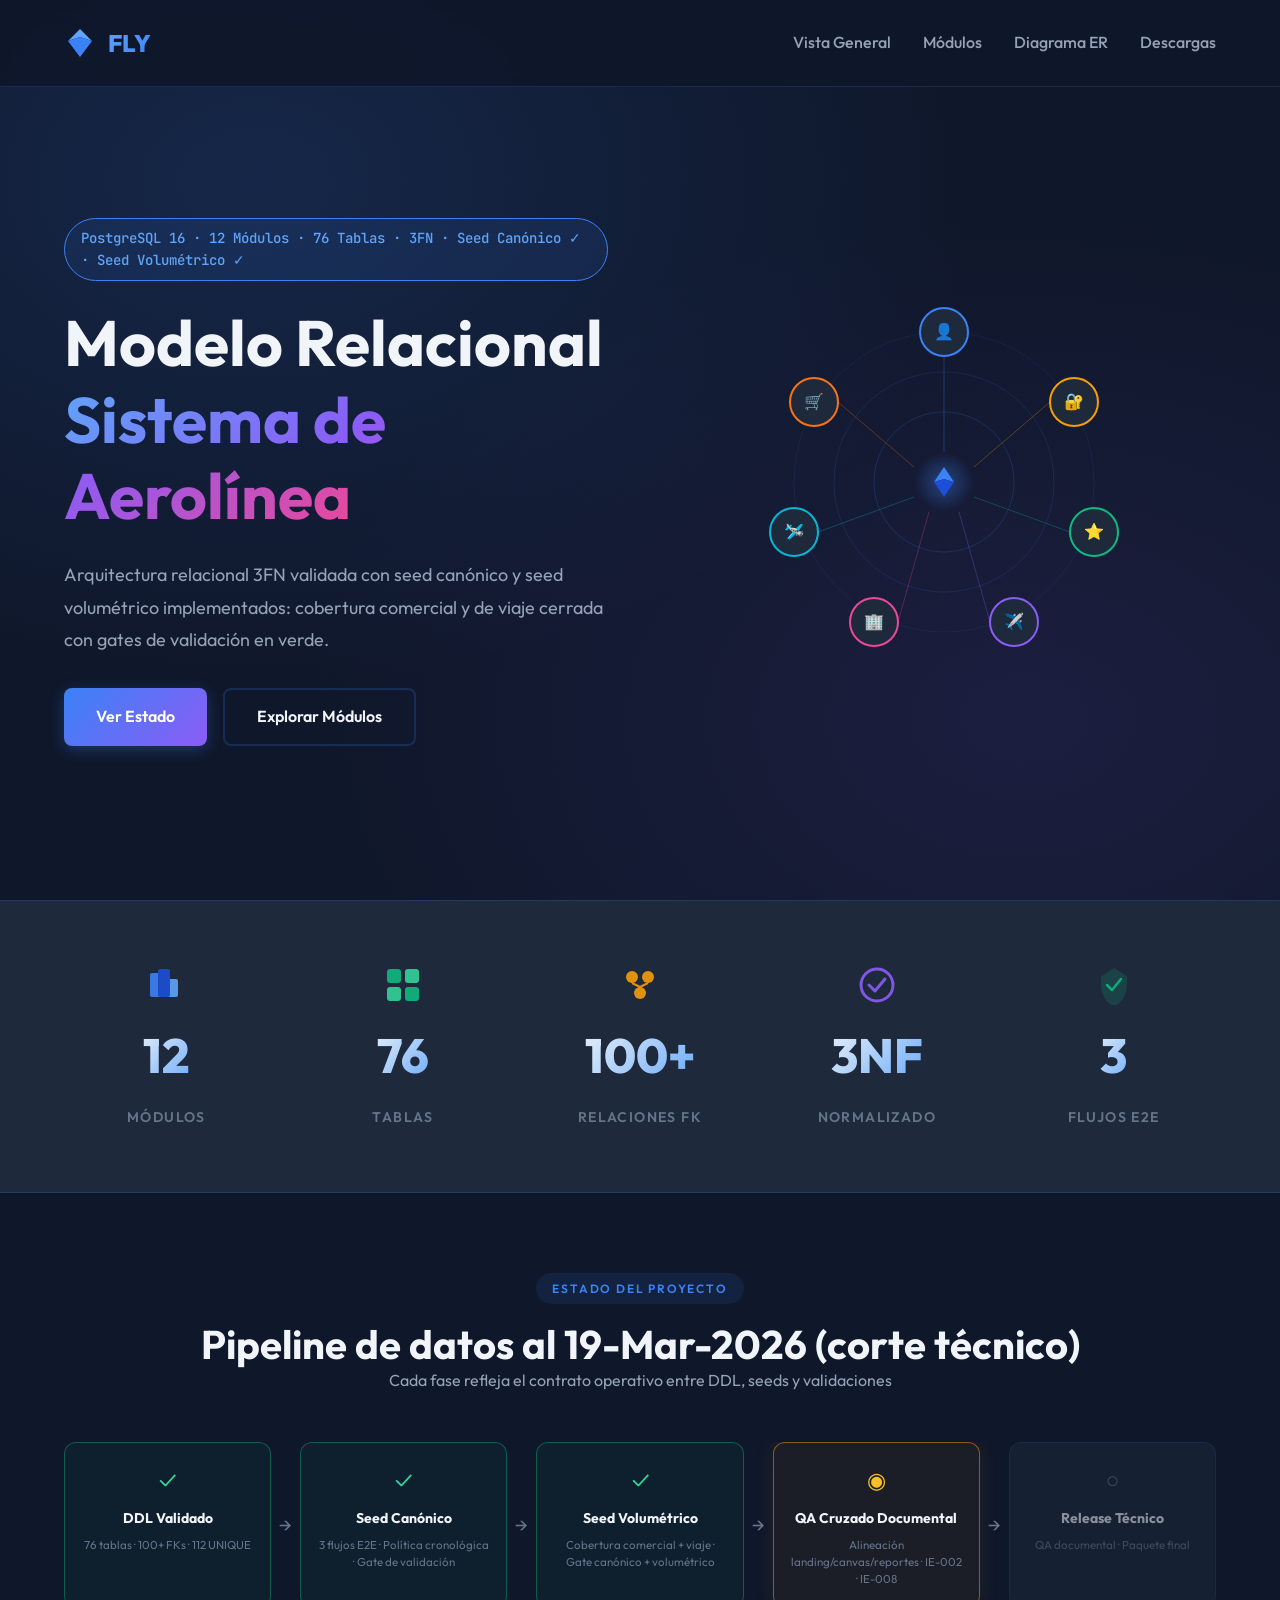
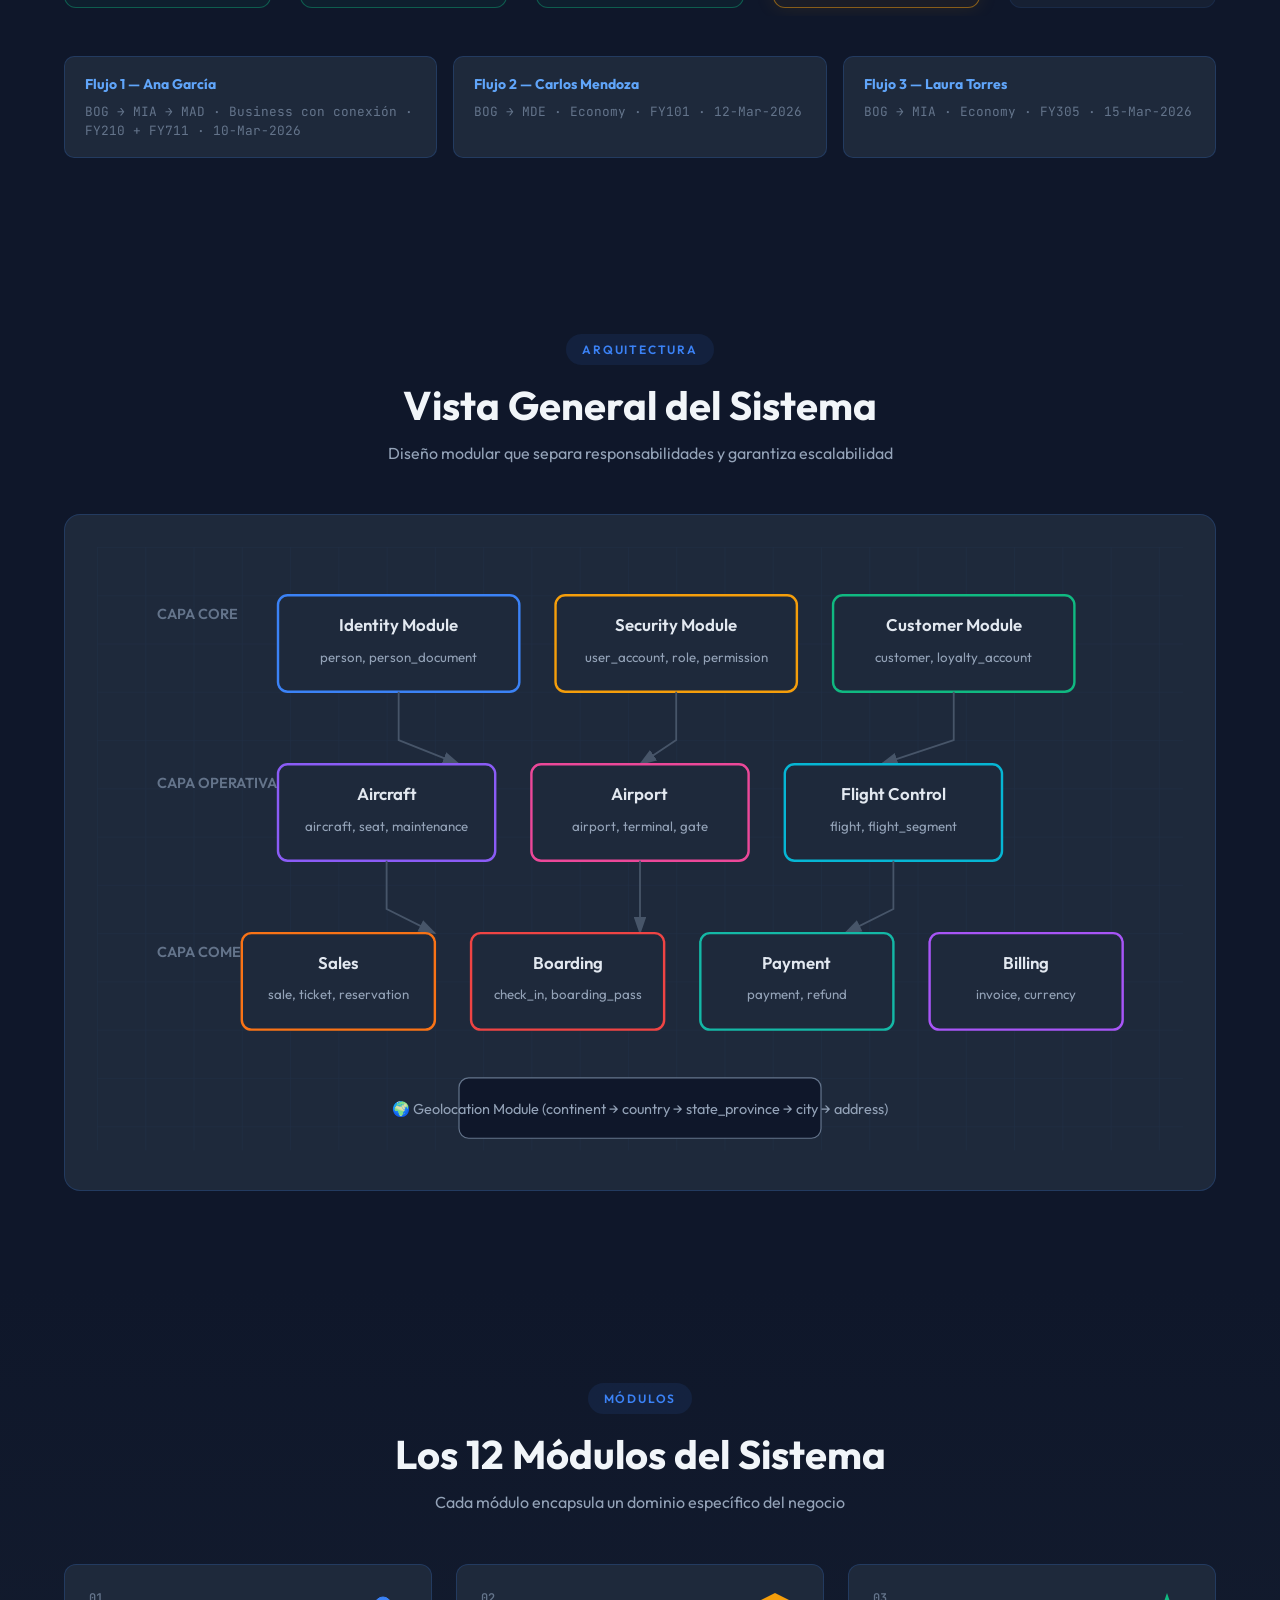
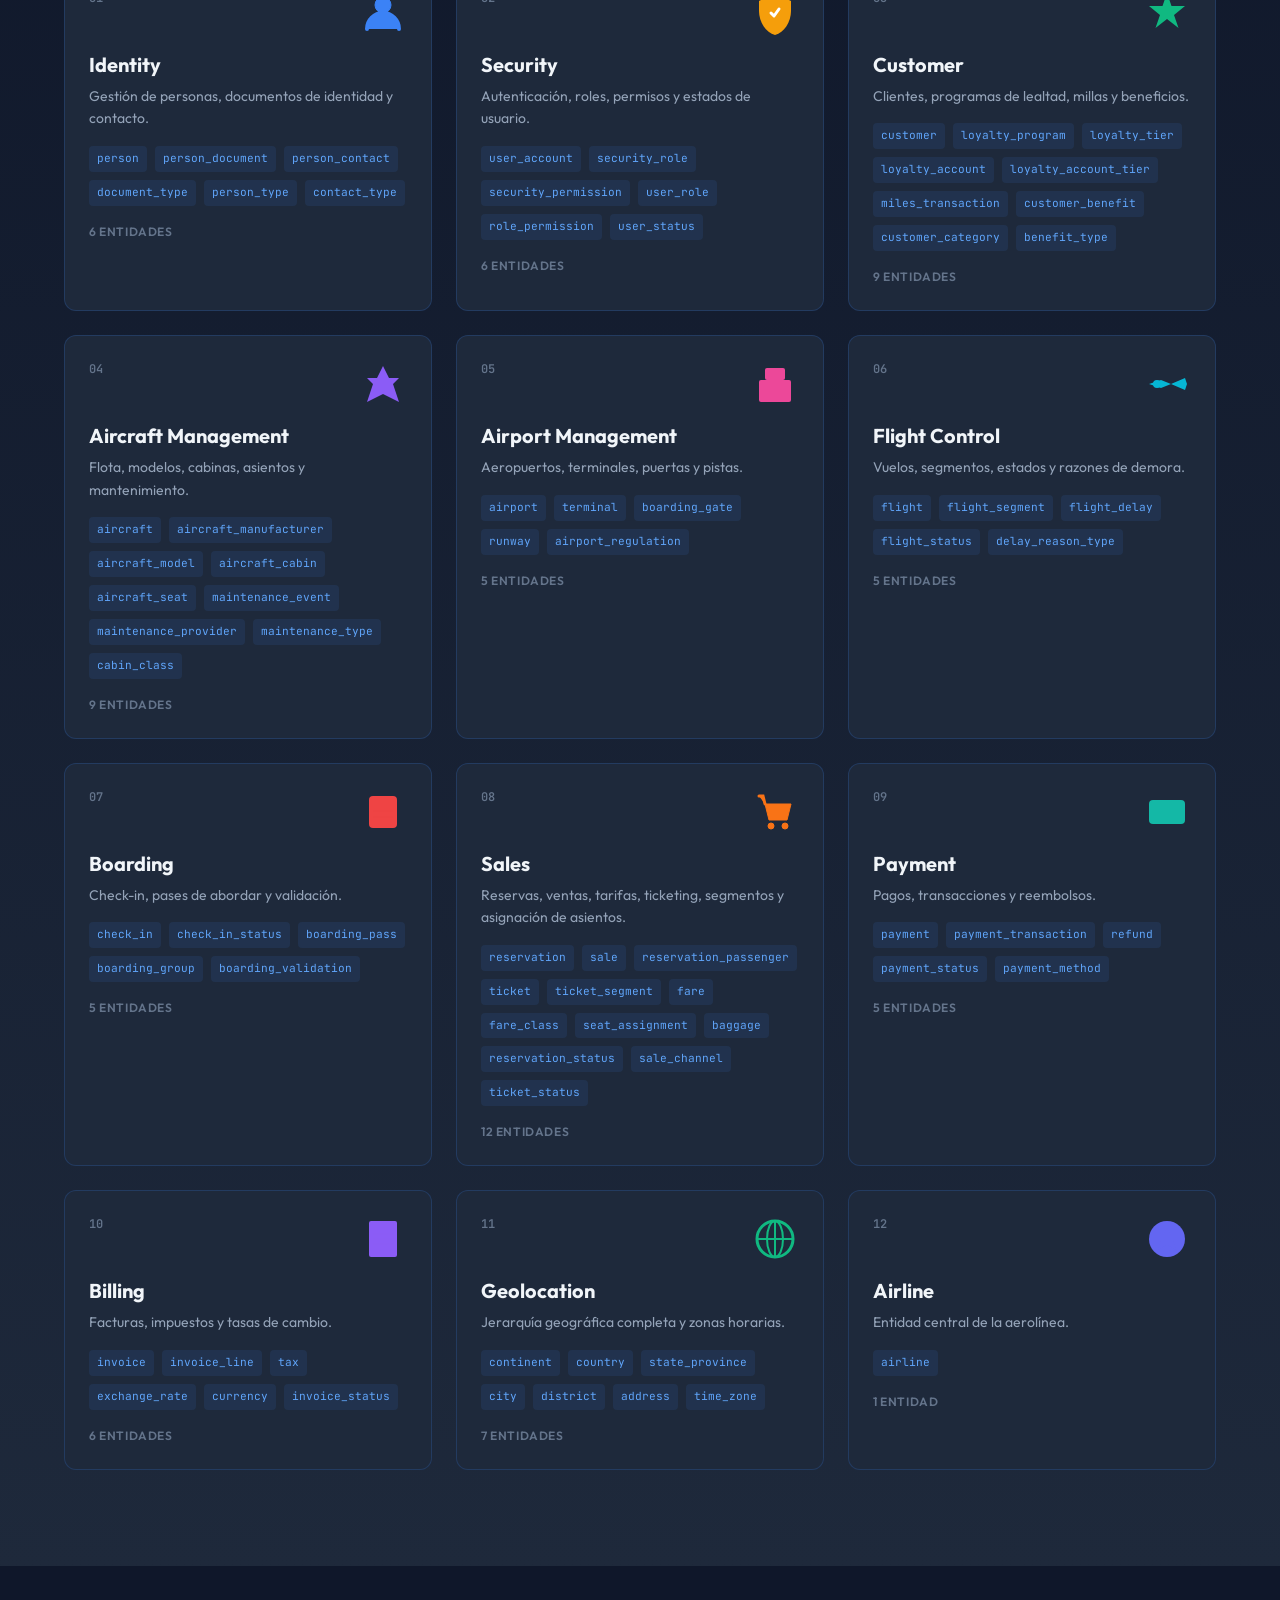
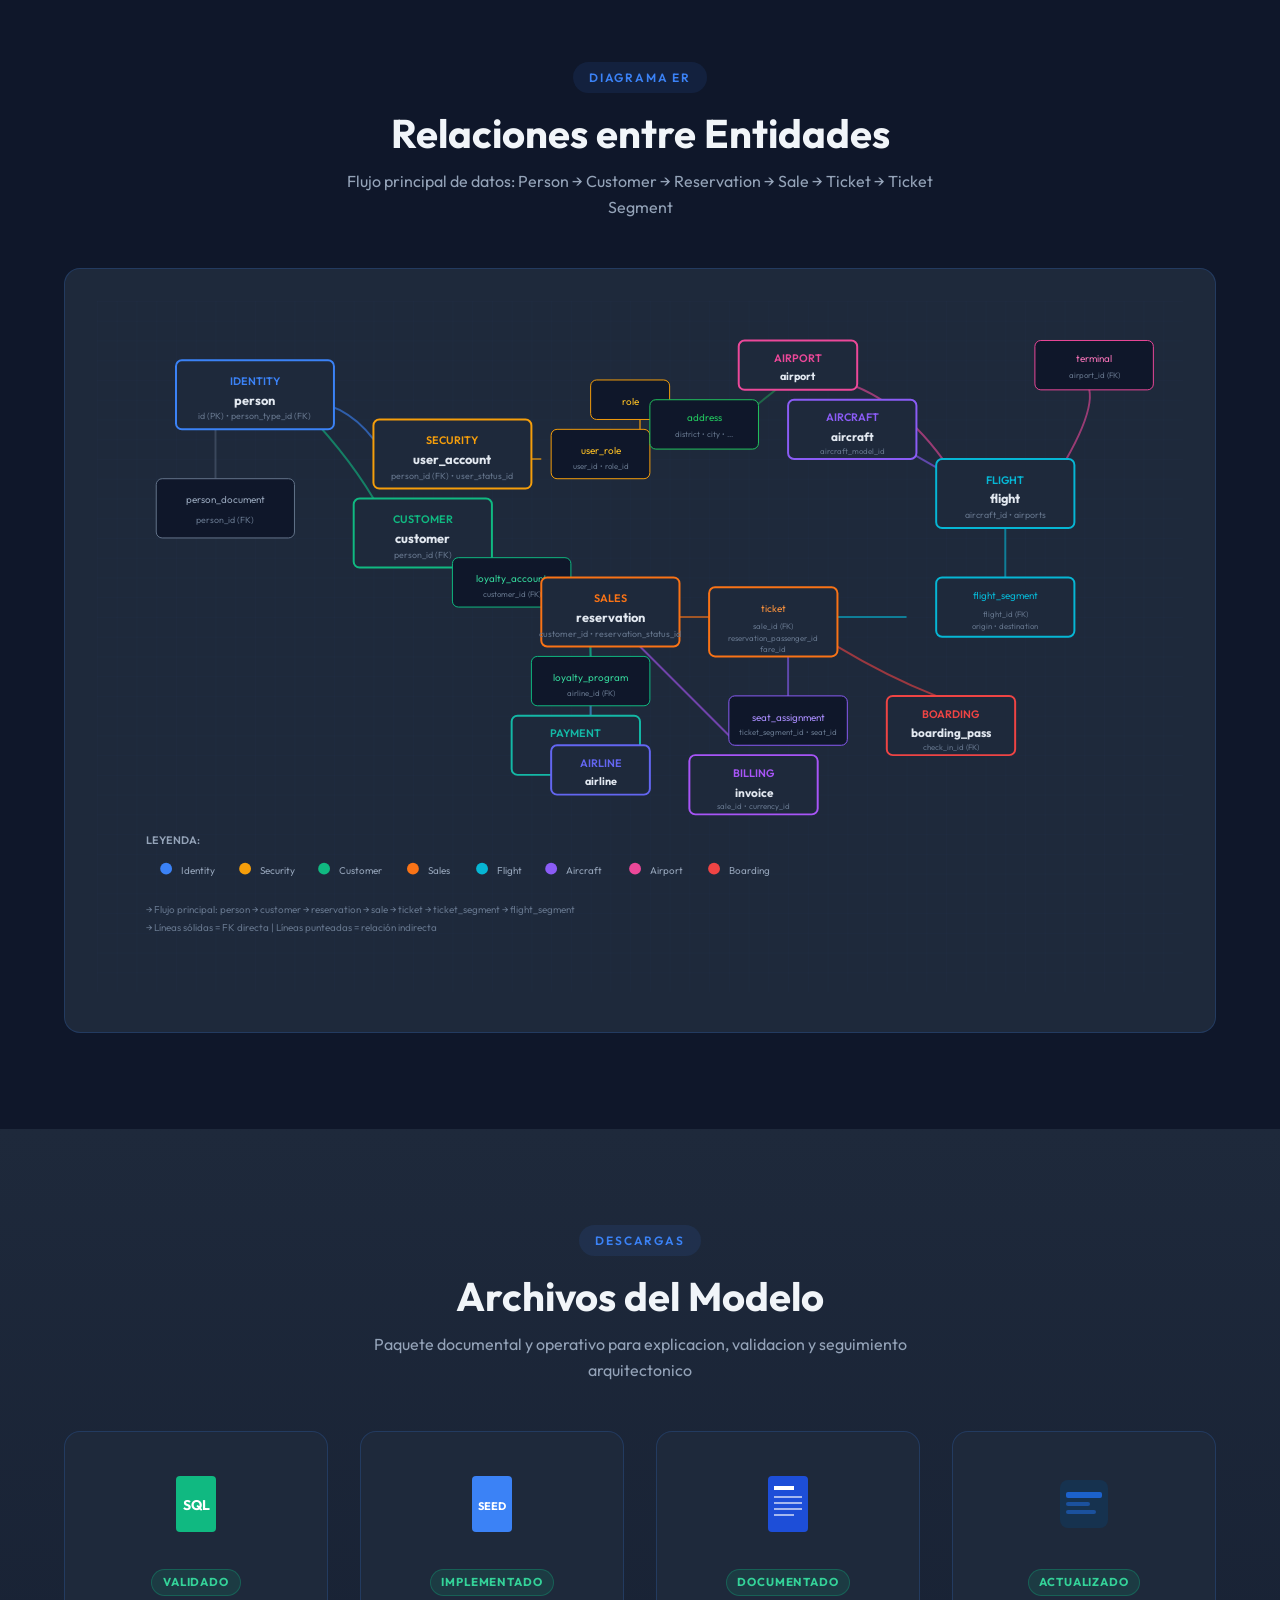
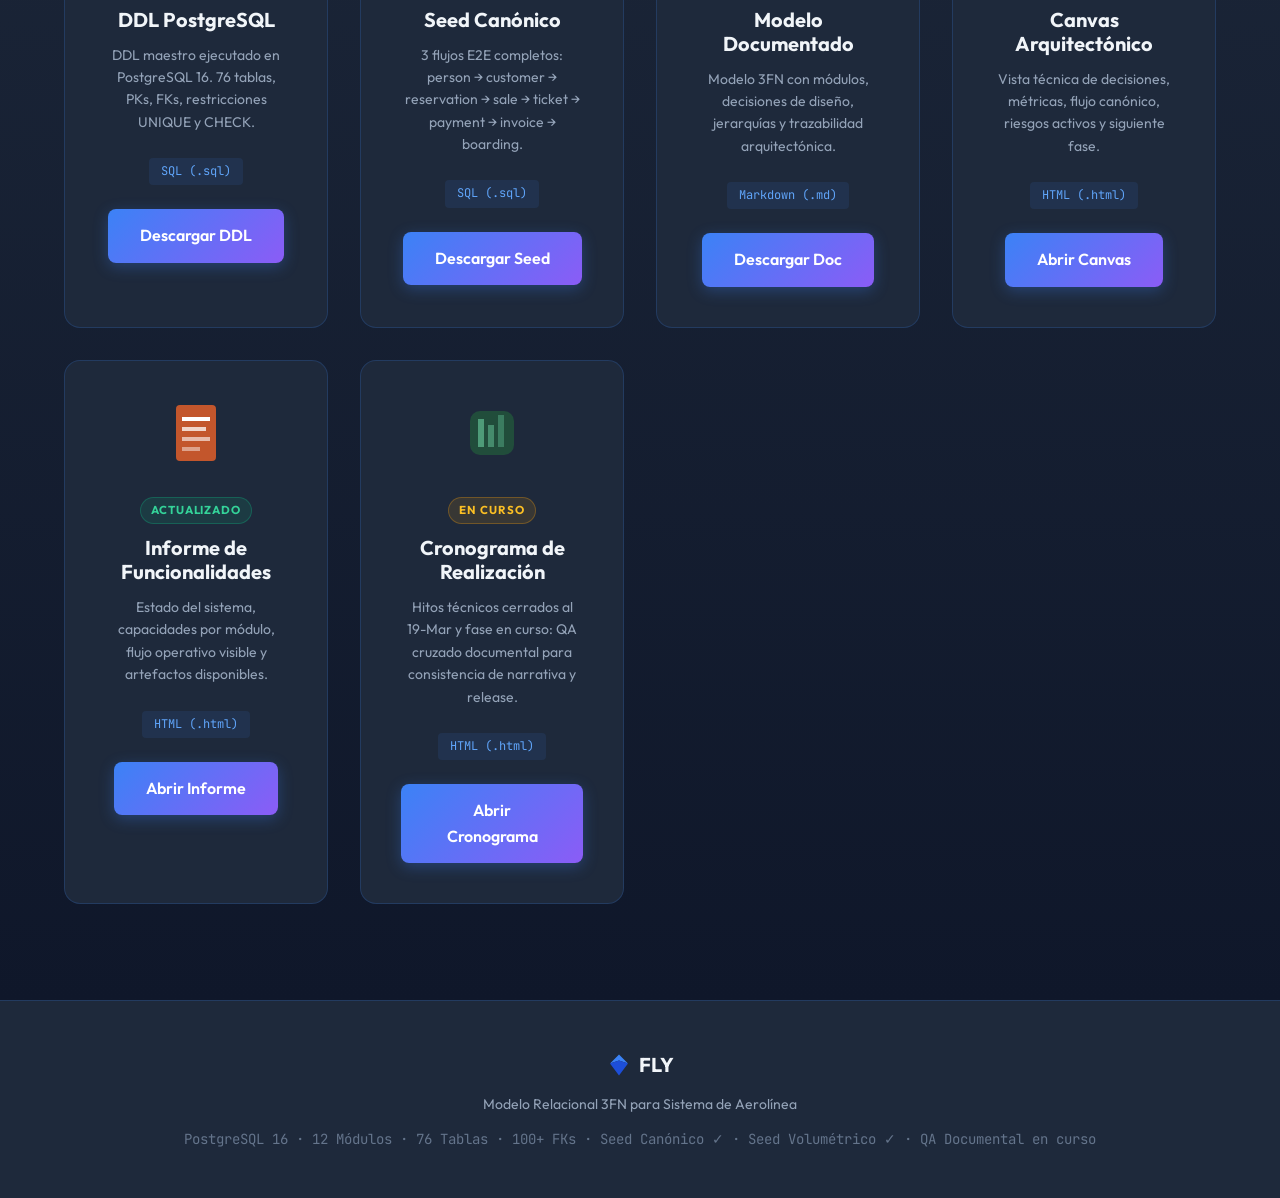
==== app/landing/index.html @ 21ca33ca "files and folders" ====
<!DOCTYPE html>
<html lang="es">
<head>
    <meta charset="UTF-8">
    <meta name="viewport" content="width=device-width, initial-scale=1.0">
    <title>Sistema FLY - Modelo Relacional 3FN de Aerolínea</title>
    <link rel="stylesheet" href="styles.css">
    <link href="https://fonts.googleapis.com/css2?family=Outfit:wght@300;400;500;600;700;800&family=JetBrains+Mono:wght@400;500&display=swap" rel="stylesheet">
</head>
<body>
    <!-- Hero Section -->
    <header class="hero">
        <nav class="nav">
            <div class="logo">
                <svg class="logo-icon" width="32" height="32" viewBox="0 0 32 32" fill="none">
                    <path d="M16 2L4 14L16 10L28 14L16 2Z" fill="url(#plane-gradient)"/>
                    <path d="M16 10L4 14L16 30L28 14L16 10Z" fill="url(#plane-gradient-2)"/>
                    <defs>
                        <linearGradient id="plane-gradient" x1="4" y1="2" x2="28" y2="14">
                            <stop stop-color="#60A5FA"/>
                            <stop offset="1" stop-color="#3B82F6"/>
                        </linearGradient>
                        <linearGradient id="plane-gradient-2" x1="4" y1="14" x2="28" y2="30">
                            <stop stop-color="#3B82F6"/>
                            <stop offset="1" stop-color="#1D4ED8"/>
                        </linearGradient>
                    </defs>
                </svg>
                <span class="logo-text">FLY</span>
            </div>
            <ul class="nav-links">
                <li><a href="#overview">Vista General</a></li>
                <li><a href="#modules">Módulos</a></li>
                <li><a href="#diagram">Diagrama ER</a></li>
                <li><a href="#downloads">Descargas</a></li>
            </ul>
        </nav>
        
        <div class="hero-content">
            <div class="hero-badge">PostgreSQL 16 · 12 Módulos · 76 Tablas · 3FN · Seed Canónico ✓ · Seed Volumétrico ✓</div>
            <h1 class="hero-title">
                Modelo Relacional<br>
                <span class="gradient-text">Sistema de Aerolínea</span>
            </h1>
            <p class="hero-description">
                Arquitectura relacional 3FN validada con seed canónico y seed volumétrico implementados:
                cobertura comercial y de viaje cerrada con gates de validación en verde.
            </p>
            <div class="hero-actions">
                <a href="#status" class="btn btn-primary">Ver Estado</a>
                <a href="#modules" class="btn btn-secondary">Explorar Módulos</a>
            </div>
        </div>
        
        <!-- Hero SVG Illustration -->
        <div class="hero-visual">
            <svg viewBox="0 0 500 400" class="hero-svg">
                <!-- Background circles -->
                <circle cx="250" cy="200" r="150" fill="none" stroke="rgba(59,130,246,0.1)" stroke-width="1" class="orbit orbit-1"/>
                <circle cx="250" cy="200" r="110" fill="none" stroke="rgba(59,130,246,0.15)" stroke-width="1" class="orbit orbit-2"/>
                <circle cx="250" cy="200" r="70" fill="none" stroke="rgba(59,130,246,0.2)" stroke-width="1" class="orbit orbit-3"/>
                
                <!-- Center plane icon -->
                <g transform="translate(225, 175)">
                    <circle cx="25" cy="25" r="30" fill="url(#center-glow)"/>
                    <path d="M25 10L15 25L25 22L35 25L25 10Z" fill="#3B82F6"/>
                    <path d="M25 22L15 25L25 40L35 25L25 22Z" fill="#1D4ED8"/>
                </g>
                
                <!-- Module nodes on orbits -->
                <g class="module-nodes">
                    <!-- Identity -->
                    <g class="node node-1" transform="translate(250, 50)">
                        <circle r="24" fill="#1E293B" stroke="#3B82F6" stroke-width="2"/>
                        <text y="5" text-anchor="middle" fill="#E2E8F0" font-size="16">👤</text>
                    </g>
                    <!-- Security -->
                    <g class="node node-2" transform="translate(380, 120)">
                        <circle r="24" fill="#1E293B" stroke="#F59E0B" stroke-width="2"/>
                        <text y="5" text-anchor="middle" fill="#E2E8F0" font-size="16">🔐</text>
                    </g>
                    <!-- Customer -->
                    <g class="node node-3" transform="translate(400, 250)">
                        <circle r="24" fill="#1E293B" stroke="#10B981" stroke-width="2"/>
                        <text y="5" text-anchor="middle" fill="#E2E8F0" font-size="16">⭐</text>
                    </g>
                    <!-- Aircraft -->
                    <g class="node node-4" transform="translate(320, 340)">
                        <circle r="24" fill="#1E293B" stroke="#8B5CF6" stroke-width="2"/>
                        <text y="5" text-anchor="middle" fill="#E2E8F0" font-size="16">✈️</text>
                    </g>
                    <!-- Airport -->
                    <g class="node node-5" transform="translate(180, 340)">
                        <circle r="24" fill="#1E293B" stroke="#EC4899" stroke-width="2"/>
                        <text y="5" text-anchor="middle" fill="#E2E8F0" font-size="16">🏢</text>
                    </g>
                    <!-- Flight -->
                    <g class="node node-6" transform="translate(100, 250)">
                        <circle r="24" fill="#1E293B" stroke="#06B6D4" stroke-width="2"/>
                        <text y="5" text-anchor="middle" fill="#E2E8F0" font-size="16">🛩️</text>
                    </g>
                    <!-- Sales -->
                    <g class="node node-7" transform="translate(120, 120)">
                        <circle r="24" fill="#1E293B" stroke="#F97316" stroke-width="2"/>
                        <text y="5" text-anchor="middle" fill="#E2E8F0" font-size="16">🛒</text>
                    </g>
                </g>
                
                <!-- Connection lines -->
                <g class="connections" stroke-width="1" fill="none" opacity="0.3">
                    <line x1="250" y1="74" x2="250" y2="170" stroke="#3B82F6"/>
                    <line x1="356" y1="120" x2="280" y2="185" stroke="#F59E0B"/>
                    <line x1="376" y1="250" x2="280" y2="215" stroke="#10B981"/>
                    <line x1="296" y1="340" x2="265" y2="230" stroke="#8B5CF6"/>
                    <line x1="204" y1="340" x2="235" y2="230" stroke="#EC4899"/>
                    <line x1="124" y1="250" x2="220" y2="215" stroke="#06B6D4"/>
                    <line x1="144" y1="120" x2="220" y2="185" stroke="#F97316"/>
                </g>
                
                <defs>
                    <radialGradient id="center-glow">
                        <stop offset="0%" stop-color="rgba(59,130,246,0.4)"/>
                        <stop offset="100%" stop-color="rgba(59,130,246,0)"/>
                    </radialGradient>
                </defs>
            </svg>
        </div>
    </header>

    <!-- Stats Section -->
    <section class="stats">
        <div class="stat-card">
            <svg width="40" height="40" viewBox="0 0 40 40" fill="none">
                <rect x="4" y="8" width="12" height="24" rx="2" fill="#3B82F6"/>
                <rect x="20" y="14" width="12" height="18" rx="2" fill="#60A5FA"/>
                <rect x="12" y="4" width="12" height="28" rx="2" fill="#1D4ED8"/>
            </svg>
            <span class="stat-number">12</span>
            <span class="stat-label">Módulos</span>
        </div>
        <div class="stat-card">
            <svg width="40" height="40" viewBox="0 0 40 40" fill="none">
                <rect x="4" y="4" width="14" height="14" rx="3" fill="#10B981"/>
                <rect x="22" y="4" width="14" height="14" rx="3" fill="#34D399"/>
                <rect x="4" y="22" width="14" height="14" rx="3" fill="#34D399"/>
                <rect x="22" y="22" width="14" height="14" rx="3" fill="#10B981"/>
            </svg>
            <span class="stat-number">76</span>
            <span class="stat-label">Tablas</span>
        </div>
        <div class="stat-card">
            <svg width="40" height="40" viewBox="0 0 40 40" fill="none">
                <circle cx="12" cy="12" r="6" fill="#F59E0B"/>
                <circle cx="28" cy="12" r="6" fill="#F59E0B"/>
                <circle cx="20" cy="28" r="6" fill="#F59E0B"/>
                <line x1="12" y1="18" x2="20" y2="22" stroke="#F59E0B" stroke-width="2"/>
                <line x1="28" y1="18" x2="20" y2="22" stroke="#F59E0B" stroke-width="2"/>
            </svg>
            <span class="stat-number">100+</span>
            <span class="stat-label">Relaciones FK</span>
        </div>
        <div class="stat-card">
            <svg width="40" height="40" viewBox="0 0 40 40" fill="none">
                <circle cx="20" cy="20" r="16" fill="none" stroke="#8B5CF6" stroke-width="3"/>
                <path d="M12 20L18 26L28 14" stroke="#8B5CF6" stroke-width="3" stroke-linecap="round" stroke-linejoin="round"/>
            </svg>
            <span class="stat-number">3NF</span>
            <span class="stat-label">Normalizado</span>
        </div>
        <div class="stat-card">
            <svg width="40" height="40" viewBox="0 0 40 40" fill="none">
                <path d="M20 4L8 12V20C8 29.4 13.2 37.8 20 40C26.8 37.8 32 29.4 32 20V12L20 4Z" fill="#10B981" opacity="0.2" stroke="#10B981" stroke-width="2"/>
                <path d="M13 20L18 25L27 14" stroke="#10B981" stroke-width="2.5" stroke-linecap="round" stroke-linejoin="round"/>
            </svg>
            <span class="stat-number">3</span>
            <span class="stat-label">Flujos E2E</span>
        </div>
    </section>

    <!-- Status Section -->
    <section id="status" class="project-status">
        <div class="status-header">
            <span class="section-tag">Estado del Proyecto</span>
            <h2>Pipeline de datos al 19-Mar-2026 (corte técnico)</h2>
            <p>Cada fase refleja el contrato operativo entre DDL, seeds y validaciones</p>
        </div>
        <div class="status-phases">
            <div class="phase phase-done">
                <div class="phase-icon">✓</div>
                <div class="phase-name">DDL Validado</div>
                <div class="phase-detail">76 tablas · 100+ FKs · 112 UNIQUE</div>
            </div>
            <div class="phase-arrow">→</div>
            <div class="phase phase-done">
                <div class="phase-icon">✓</div>
                <div class="phase-name">Seed Canónico</div>
                <div class="phase-detail">3 flujos E2E · Política cronológica · Gate de validación</div>
            </div>
            <div class="phase-arrow">→</div>
            <div class="phase phase-done">
                <div class="phase-icon">✓</div>
                <div class="phase-name">Seed Volumétrico</div>
                <div class="phase-detail">Cobertura comercial + viaje · Gate canónico + volumétrico</div>
            </div>
            <div class="phase-arrow">→</div>
            <div class="phase phase-active">
                <div class="phase-icon pulse">◉</div>
                <div class="phase-name">QA Cruzado Documental</div>
                <div class="phase-detail">Alineación landing/canvas/reportes · IE-002 · IE-008</div>
            </div>
            <div class="phase-arrow">→</div>
            <div class="phase phase-pending">
                <div class="phase-icon">○</div>
                <div class="phase-name">Release Técnico</div>
                <div class="phase-detail">QA documental · Paquete final</div>
            </div>
        </div>
        <div class="status-flows">
            <div class="flow-card">
                <div class="flow-label">Flujo 1 — Ana García</div>
                <div class="flow-route">BOG → MIA → MAD · Business con conexión · FY210 + FY711 · 10-Mar-2026</div>
            </div>
            <div class="flow-card">
                <div class="flow-label">Flujo 2 — Carlos Mendoza</div>
                <div class="flow-route">BOG → MDE · Economy · FY101 · 12-Mar-2026</div>
            </div>
            <div class="flow-card">
                <div class="flow-label">Flujo 3 — Laura Torres</div>
                <div class="flow-route">BOG → MIA · Economy · FY305 · 15-Mar-2026</div>
            </div>
        </div>
    </section>

    <!-- Overview Section -->
    <section id="overview" class="overview">
        <div class="section-header">
            <span class="section-tag">Arquitectura</span>
            <h2>Vista General del Sistema</h2>
            <p>Diseño modular que separa responsabilidades y garantiza escalabilidad</p>
        </div>
        
        <div class="architecture-diagram">
            <svg viewBox="0 0 900 500" class="arch-svg">
                <!-- Background grid -->
                <defs>
                    <pattern id="grid" width="40" height="40" patternUnits="userSpaceOnUse">
                        <path d="M 40 0 L 0 0 0 40" fill="none" stroke="rgba(59,130,246,0.05)" stroke-width="1"/>
                    </pattern>
                </defs>
                <rect width="100%" height="100%" fill="url(#grid)"/>
                
                <!-- Layer labels -->
                <text x="50" y="60" fill="#64748B" font-size="12" font-weight="600">CAPA CORE</text>
                <text x="50" y="200" fill="#64748B" font-size="12" font-weight="600">CAPA OPERATIVA</text>
                <text x="50" y="340" fill="#64748B" font-size="12" font-weight="600">CAPA COMERCIAL</text>
                
                <!-- Core Layer -->
                <g class="layer-core">
                    <rect x="150" y="40" width="200" height="80" rx="8" fill="#1E293B" stroke="#3B82F6" stroke-width="2"/>
                    <text x="250" y="70" text-anchor="middle" fill="#E2E8F0" font-size="14" font-weight="600">Identity Module</text>
                    <text x="250" y="95" text-anchor="middle" fill="#94A3B8" font-size="11">person, person_document</text>
                    
                    <rect x="380" y="40" width="200" height="80" rx="8" fill="#1E293B" stroke="#F59E0B" stroke-width="2"/>
                    <text x="480" y="70" text-anchor="middle" fill="#E2E8F0" font-size="14" font-weight="600">Security Module</text>
                    <text x="480" y="95" text-anchor="middle" fill="#94A3B8" font-size="11">user_account, role, permission</text>
                    
                    <rect x="610" y="40" width="200" height="80" rx="8" fill="#1E293B" stroke="#10B981" stroke-width="2"/>
                    <text x="710" y="70" text-anchor="middle" fill="#E2E8F0" font-size="14" font-weight="600">Customer Module</text>
                    <text x="710" y="95" text-anchor="middle" fill="#94A3B8" font-size="11">customer, loyalty_account</text>
                </g>
                
                <!-- Arrows Core to Operations -->
                <g class="arrows" stroke="#475569" stroke-width="1.5" fill="none">
                    <path d="M250 120 L250 160 L300 180" marker-end="url(#arrowhead)"/>
                    <path d="M480 120 L480 160 L450 180" marker-end="url(#arrowhead)"/>
                    <path d="M710 120 L710 160 L650 180" marker-end="url(#arrowhead)"/>
                </g>
                
                <!-- Operations Layer -->
                <g class="layer-ops">
                    <rect x="150" y="180" width="180" height="80" rx="8" fill="#1E293B" stroke="#8B5CF6" stroke-width="2"/>
                    <text x="240" y="210" text-anchor="middle" fill="#E2E8F0" font-size="14" font-weight="600">Aircraft</text>
                    <text x="240" y="235" text-anchor="middle" fill="#94A3B8" font-size="11">aircraft, seat, maintenance</text>
                    
                    <rect x="360" y="180" width="180" height="80" rx="8" fill="#1E293B" stroke="#EC4899" stroke-width="2"/>
                    <text x="450" y="210" text-anchor="middle" fill="#E2E8F0" font-size="14" font-weight="600">Airport</text>
                    <text x="450" y="235" text-anchor="middle" fill="#94A3B8" font-size="11">airport, terminal, gate</text>
                    
                    <rect x="570" y="180" width="180" height="80" rx="8" fill="#1E293B" stroke="#06B6D4" stroke-width="2"/>
                    <text x="660" y="210" text-anchor="middle" fill="#E2E8F0" font-size="14" font-weight="600">Flight Control</text>
                    <text x="660" y="235" text-anchor="middle" fill="#94A3B8" font-size="11">flight, flight_segment</text>
                </g>
                
                <!-- Arrows Ops to Commercial -->
                <g class="arrows" stroke="#475569" stroke-width="1.5" fill="none">
                    <path d="M240 260 L240 300 L280 320" marker-end="url(#arrowhead)"/>
                    <path d="M450 260 L450 320" marker-end="url(#arrowhead)"/>
                    <path d="M660 260 L660 300 L620 320" marker-end="url(#arrowhead)"/>
                </g>
                
                <!-- Commercial Layer -->
                <g class="layer-commercial">
                    <rect x="120" y="320" width="160" height="80" rx="8" fill="#1E293B" stroke="#F97316" stroke-width="2"/>
                    <text x="200" y="350" text-anchor="middle" fill="#E2E8F0" font-size="14" font-weight="600">Sales</text>
                    <text x="200" y="375" text-anchor="middle" fill="#94A3B8" font-size="11">sale, ticket, reservation</text>
                    
                    <rect x="310" y="320" width="160" height="80" rx="8" fill="#1E293B" stroke="#EF4444" stroke-width="2"/>
                    <text x="390" y="350" text-anchor="middle" fill="#E2E8F0" font-size="14" font-weight="600">Boarding</text>
                    <text x="390" y="375" text-anchor="middle" fill="#94A3B8" font-size="11">check_in, boarding_pass</text>
                    
                    <rect x="500" y="320" width="160" height="80" rx="8" fill="#1E293B" stroke="#14B8A6" stroke-width="2"/>
                    <text x="580" y="350" text-anchor="middle" fill="#E2E8F0" font-size="14" font-weight="600">Payment</text>
                    <text x="580" y="375" text-anchor="middle" fill="#94A3B8" font-size="11">payment, refund</text>
                    
                    <rect x="690" y="320" width="160" height="80" rx="8" fill="#1E293B" stroke="#A855F7" stroke-width="2"/>
                    <text x="770" y="350" text-anchor="middle" fill="#E2E8F0" font-size="14" font-weight="600">Billing</text>
                    <text x="770" y="375" text-anchor="middle" fill="#94A3B8" font-size="11">invoice, currency</text>
                </g>
                
                <!-- Support modules (bottom) -->
                <g class="layer-support">
                    <rect x="300" y="440" width="300" height="50" rx="8" fill="#0F172A" stroke="#64748B" stroke-width="1"/>
                    <text x="450" y="470" text-anchor="middle" fill="#94A3B8" font-size="12">🌍 Geolocation Module (continent → country → state_province → city → address)</text>
                </g>
                
                <!-- Arrow marker -->
                <defs>
                    <marker id="arrowhead" markerWidth="10" markerHeight="7" refX="9" refY="3.5" orient="auto">
                        <polygon points="0 0, 10 3.5, 0 7" fill="#475569"/>
                    </marker>
                </defs>
            </svg>
        </div>
    </section>

    <!-- Modules Section -->
    <section id="modules" class="modules">
        <div class="section-header">
            <span class="section-tag">Módulos</span>
            <h2>Los 12 Módulos del Sistema</h2>
            <p>Cada módulo encapsula un dominio específico del negocio</p>
        </div>
        
        <div class="modules-grid">
            <article class="module-card" data-module="identity">
                <div class="module-header">
                    <div class="module-number">01</div>
                    <svg class="module-icon" width="48" height="48" viewBox="0 0 48 48" fill="none">
                        <circle cx="24" cy="16" r="8" fill="#3B82F6"/>
                        <path d="M8 40C8 31.16 15.16 24 24 24C32.84 24 40 31.16 40 40" stroke="#3B82F6" stroke-width="4" stroke-linecap="round"/>
                    </svg>
                </div>
                <h3>Identity</h3>
                <p>Gestión de personas, documentos de identidad y contacto.</p>
                <div class="module-entities">
                    <span>person</span>
                    <span>person_document</span>
                    <span>person_contact</span>
                    <span>document_type</span>
                    <span>person_type</span>
                    <span>contact_type</span>
                </div>
                <div class="module-count">6 entidades</div>
            </article>
            
            <article class="module-card" data-module="security">
                <div class="module-header">
                    <div class="module-number">02</div>
                    <svg class="module-icon" width="48" height="48" viewBox="0 0 48 48" fill="none">
                        <path d="M24 4L8 12V22C8 33.1 14.84 43.32 24 46C33.16 43.32 40 33.1 40 22V12L24 4Z" fill="#F59E0B"/>
                        <path d="M20 24L23 27L28 20" stroke="white" stroke-width="3" stroke-linecap="round" stroke-linejoin="round"/>
                    </svg>
                </div>
                <h3>Security</h3>
                <p>Autenticación, roles, permisos y estados de usuario.</p>
                <div class="module-entities">
                    <span>user_account</span>
                    <span>security_role</span>
                    <span>security_permission</span>
                    <span>user_role</span>
                    <span>role_permission</span>
                    <span>user_status</span>
                </div>
                <div class="module-count">6 entidades</div>
            </article>
            
            <article class="module-card" data-module="customer">
                <div class="module-header">
                    <div class="module-number">03</div>
                    <svg class="module-icon" width="48" height="48" viewBox="0 0 48 48" fill="none">
                        <path d="M24 4L28.5 17H42L31 26L35.5 39L24 30L12.5 39L17 26L6 17H19.5L24 4Z" fill="#10B981"/>
                    </svg>
                </div>
                <h3>Customer</h3>
                <p>Clientes, programas de lealtad, millas y beneficios.</p>
                <div class="module-entities">
                    <span>customer</span>
                    <span>loyalty_program</span>
                    <span>loyalty_tier</span>
                    <span>loyalty_account</span>
                    <span>loyalty_account_tier</span>
                    <span>miles_transaction</span>
                    <span>customer_benefit</span>
                    <span>customer_category</span>
                    <span>benefit_type</span>
                </div>
                <div class="module-count">9 entidades</div>
            </article>
            
            <article class="module-card" data-module="aircraft">
                <div class="module-header">
                    <div class="module-number">04</div>
                    <svg class="module-icon" width="48" height="48" viewBox="0 0 48 48" fill="none">
                        <path d="M24 6L18 18H8L14 24L8 42L24 34L40 42L34 24L40 18H30L24 6Z" fill="#8B5CF6"/>
                    </svg>
                </div>
                <h3>Aircraft Management</h3>
                <p>Flota, modelos, cabinas, asientos y mantenimiento.</p>
                <div class="module-entities">
                    <span>aircraft</span>
                    <span>aircraft_manufacturer</span>
                    <span>aircraft_model</span>
                    <span>aircraft_cabin</span>
                    <span>aircraft_seat</span>
                    <span>maintenance_event</span>
                    <span>maintenance_provider</span>
                    <span>maintenance_type</span>
                    <span>cabin_class</span>
                </div>
                <div class="module-count">9 entidades</div>
            </article>
            
            <article class="module-card" data-module="airport">
                <div class="module-header">
                    <div class="module-number">05</div>
                    <svg class="module-icon" width="48" height="48" viewBox="0 0 48 48" fill="none">
                        <rect x="8" y="20" width="32" height="22" rx="2" fill="#EC4899"/>
                        <rect x="14" y="8" width="20" height="12" rx="2" fill="#EC4899"/>
                        <rect x="12" y="26" width="6" height="8" fill="#1E293B"/>
                        <rect x="21" y="26" width="6" height="8" fill="#1E293B"/>
                        <rect x="30" y="26" width="6" height="8" fill="#1E293B"/>
                    </svg>
                </div>
                <h3>Airport Management</h3>
                <p>Aeropuertos, terminales, puertas y pistas.</p>
                <div class="module-entities">
                    <span>airport</span>
                    <span>terminal</span>
                    <span>boarding_gate</span>
                    <span>runway</span>
                    <span>airport_regulation</span>
                </div>
                <div class="module-count">5 entidades</div>
            </article>
            
            <article class="module-card" data-module="flight">
                <div class="module-header">
                    <div class="module-number">06</div>
                    <svg class="module-icon" width="48" height="48" viewBox="0 0 48 48" fill="none">
                        <path d="M42 18L28 24L18 20L6 24L18 28L28 24L42 30L44 24L42 18Z" fill="#06B6D4"/>
                        <circle cx="14" cy="24" r="4" fill="#06B6D4"/>
                    </svg>
                </div>
                <h3>Flight Control</h3>
                <p>Vuelos, segmentos, estados y razones de demora.</p>
                <div class="module-entities">
                    <span>flight</span>
                    <span>flight_segment</span>
                    <span>flight_delay</span>
                    <span>flight_status</span>
                    <span>delay_reason_type</span>
                </div>
                <div class="module-count">5 entidades</div>
            </article>
            
            <article class="module-card" data-module="boarding">
                <div class="module-header">
                    <div class="module-number">07</div>
                    <svg class="module-icon" width="48" height="48" viewBox="0 0 48 48" fill="none">
                        <rect x="10" y="8" width="28" height="32" rx="4" fill="#EF4444"/>
                        <rect x="14" y="14" width="12" height="4" fill="white"/>
                        <rect x="14" y="22" width="20" height="2" fill="white" opacity="0.6"/>
                        <rect x="14" y="28" width="20" height="2" fill="white" opacity="0.6"/>
                        <rect x="28" y="32" width="8" height="4" fill="white"/>
                    </svg>
                </div>
                <h3>Boarding</h3>
                <p>Check-in, pases de abordar y validación.</p>
                <div class="module-entities">
                    <span>check_in</span>
                    <span>check_in_status</span>
                    <span>boarding_pass</span>
                    <span>boarding_group</span>
                    <span>boarding_validation</span>
                </div>
                <div class="module-count">5 entidades</div>
            </article>
            
            <article class="module-card" data-module="sales">
                <div class="module-header">
                    <div class="module-number">08</div>
                    <svg class="module-icon" width="48" height="48" viewBox="0 0 48 48" fill="none">
                        <path d="M14 16H40L36 32H18L14 16Z" fill="#F97316"/>
                        <circle cx="20" cy="38" r="3" fill="#F97316"/>
                        <circle cx="34" cy="38" r="3" fill="#F97316"/>
                        <path d="M8 8H12L14 16" stroke="#F97316" stroke-width="3" stroke-linecap="round"/>
                    </svg>
                </div>
                <h3>Sales</h3>
                <p>Reservas, ventas, tarifas, ticketing, segmentos y asignación de asientos.</p>
                <div class="module-entities">
                    <span>reservation</span>
                    <span>sale</span>
                    <span>reservation_passenger</span>
                    <span>ticket</span>
                    <span>ticket_segment</span>
                    <span>fare</span>
                    <span>fare_class</span>
                    <span>seat_assignment</span>
                    <span>baggage</span>
                    <span>reservation_status</span>
                    <span>sale_channel</span>
                    <span>ticket_status</span>
                </div>
                <div class="module-count">12 entidades</div>
            </article>
            
            <article class="module-card" data-module="payment">
                <div class="module-header">
                    <div class="module-number">09</div>
                    <svg class="module-icon" width="48" height="48" viewBox="0 0 48 48" fill="none">
                        <rect x="6" y="12" width="36" height="24" rx="4" fill="#14B8A6"/>
                        <rect x="6" y="18" width="36" height="6" fill="#0D9488"/>
                        <rect x="10" y="28" width="12" height="4" rx="1" fill="white"/>
                    </svg>
                </div>
                <h3>Payment</h3>
                <p>Pagos, transacciones y reembolsos.</p>
                <div class="module-entities">
                    <span>payment</span>
                    <span>payment_transaction</span>
                    <span>refund</span>
                    <span>payment_status</span>
                    <span>payment_method</span>
                </div>
                <div class="module-count">5 entidades</div>
            </article>
            
            <article class="module-card" data-module="billing">
                <div class="module-header">
                    <div class="module-number">10</div>
                    <svg class="module-icon" width="48" height="48" viewBox="0 0 48 48" fill="none">
                        <rect x="10" y="6" width="28" height="36" rx="2" fill="#A855F7"/>
                        <rect x="14" y="12" width="16" height="3" fill="white"/>
                        <rect x="14" y="18" width="20" height="2" fill="white" opacity="0.5"/>
                        <rect x="14" y="23" width="20" height="2" fill="white" opacity="0.5"/>
                        <rect x="14" y="28" width="20" height="2" fill="white" opacity="0.5"/>
                        <rect x="24" y="34" width="10" height="4" fill="white"/>
                    </svg>
                </div>
                <h3>Billing</h3>
                <p>Facturas, impuestos y tasas de cambio.</p>
                <div class="module-entities">
                    <span>invoice</span>
                    <span>invoice_line</span>
                    <span>tax</span>
                    <span>exchange_rate</span>
                    <span>currency</span>
                    <span>invoice_status</span>
                </div>
                <div class="module-count">6 entidades</div>
            </article>
            
            <article class="module-card" data-module="geolocation">
                <div class="module-header">
                    <div class="module-number">11</div>
                    <svg class="module-icon" width="48" height="48" viewBox="0 0 48 48" fill="none">
                        <circle cx="24" cy="24" r="18" fill="none" stroke="#22C55E" stroke-width="3"/>
                        <ellipse cx="24" cy="24" rx="8" ry="18" fill="none" stroke="#22C55E" stroke-width="2"/>
                        <line x1="6" y1="24" x2="42" y2="24" stroke="#22C55E" stroke-width="2"/>
                        <line x1="24" y1="6" x2="24" y2="42" stroke="#22C55E" stroke-width="2"/>
                    </svg>
                </div>
                <h3>Geolocation</h3>
                <p>Jerarquía geográfica completa y zonas horarias.</p>
                <div class="module-entities">
                    <span>continent</span>
                    <span>country</span>
                    <span>state_province</span>
                    <span>city</span>
                    <span>district</span>
                    <span>address</span>
                    <span>time_zone</span>
                </div>
                <div class="module-count">7 entidades</div>
            </article>
            
            <article class="module-card" data-module="airline">
                <div class="module-header">
                    <div class="module-number">12</div>
                    <svg class="module-icon" width="48" height="48" viewBox="0 0 48 48" fill="none">
                        <circle cx="24" cy="24" r="18" fill="#6366F1"/>
                        <path d="M24 12L20 20H14L18 24L14 36L24 30L34 36L30 24L34 20H28L24 12Z" fill="white"/>
                    </svg>
                </div>
                <h3>Airline</h3>
                <p>Entidad central de la aerolínea.</p>
                <div class="module-entities">
                    <span>airline</span>
                </div>
                <div class="module-count">1 entidad</div>
            </article>
        </div>
    </section>

    <!-- ER Diagram Section -->
    <section id="diagram" class="er-diagram">
        <div class="section-header">
            <span class="section-tag">Diagrama ER</span>
            <h2>Relaciones entre Entidades</h2>
            <p>Flujo principal de datos: Person → Customer → Reservation → Sale → Ticket → Ticket Segment</p>
        </div>
        
        <div class="diagram-container">
            <svg viewBox="0 0 1100 700" class="er-svg">
                <!-- Background -->
                <defs>
                    <pattern id="er-grid" width="20" height="20" patternUnits="userSpaceOnUse">
                        <path d="M 20 0 L 0 0 0 20" fill="none" stroke="rgba(59,130,246,0.03)" stroke-width="1"/>
                    </pattern>
                    <filter id="glow">
                        <feGaussianBlur stdDeviation="2" result="coloredBlur"/>
                        <feMerge>
                            <feMergeNode in="coloredBlur"/>
                            <feMergeNode in="SourceGraphic"/>
                        </feMerge>
                    </filter>
                </defs>
                <rect width="100%" height="100%" fill="url(#er-grid)"/>
                
                <!-- Connection lines (behind entities) -->
                <g class="er-connections" stroke-width="2" fill="none">
                    <!-- person to user_account -->
                    <path d="M200 100 Q250 100 280 140" stroke="#3B82F6" opacity="0.6"/>
                    <!-- person to customer -->
                    <path d="M200 100 Q250 150 280 200" stroke="#10B981" opacity="0.6"/>
                    <!-- person to person_document -->
                    <path d="M120 130 L120 180" stroke="#64748B" opacity="0.4"/>
                    
                    <!-- user_account to user_role -->
                    <path d="M400 160 L450 160" stroke="#F59E0B" opacity="0.6"/>
                    <!-- role to user_role -->
                    <path d="M550 120 L550 160 L500 160" stroke="#F59E0B" opacity="0.6"/>
                    
                    <!-- customer to sale -->
                    <path d="M350 230 Q400 280 450 300" stroke="#F97316" opacity="0.6"/>
                    <!-- customer to loyalty_account -->
                    <path d="M350 230 L400 280" stroke="#10B981" opacity="0.6"/>
                    
                    <!-- sale to ticket -->
                    <path d="M550 320 L620 320" stroke="#F97316" opacity="0.6"/>
                    <!-- sale to payment -->
                    <path d="M500 350 L500 420" stroke="#14B8A6" opacity="0.6"/>
                    <!-- sale to invoice -->
                    <path d="M550 350 Q600 400 650 450" stroke="#A855F7" opacity="0.6"/>
                    
                    <!-- ticket to flight_segment -->
                    <path d="M750 320 L820 320" stroke="#06B6D4" opacity="0.6"/>
                    <!-- ticket to seat_assignment -->
                    <path d="M700 350 L700 400" stroke="#8B5CF6" opacity="0.6"/>
                    <!-- ticket to boarding_pass -->
                    <path d="M750 350 Q800 380 850 400" stroke="#EF4444" opacity="0.6"/>
                    
                    <!-- flight_segment to flight -->
                    <path d="M920 290 L920 220" stroke="#06B6D4" opacity="0.6"/>
                    <!-- flight to aircraft -->
                    <path d="M870 180 L800 140" stroke="#8B5CF6" opacity="0.6"/>
                    <!-- flight to airport (origin) -->
                    <path d="M870 180 Q820 100 750 80" stroke="#EC4899" opacity="0.6"/>
                    <!-- flight to airport (destination) -->
                    <path d="M970 180 Q1020 100 1000 80" stroke="#EC4899" opacity="0.6"/>
                    
                    <!-- airport to geolocation -->
                    <path d="M700 80 L650 120" stroke="#22C55E" opacity="0.4"/>
                    
                    <!-- loyalty_account to loyalty_program -->
                    <path d="M450 300 Q500 320 500 360" stroke="#10B981" opacity="0.4"/>
                    <!-- loyalty_program to airline -->
                    <path d="M500 400 L500 450" stroke="#6366F1" opacity="0.4"/>
                </g>
                
                <!-- Entity boxes -->
                <g class="er-entities">
                    <!-- IDENTITY MODULE -->
                    <g class="entity" transform="translate(80, 60)">
                        <rect width="160" height="70" rx="6" fill="#1E293B" stroke="#3B82F6" stroke-width="2"/>
                        <text x="80" y="25" text-anchor="middle" fill="#3B82F6" font-size="11" font-weight="600">IDENTITY</text>
                        <text x="80" y="45" text-anchor="middle" fill="#E2E8F0" font-size="13" font-weight="700">person</text>
                        <text x="80" y="60" text-anchor="middle" fill="#64748B" font-size="9">id (PK) • person_type_id (FK)</text>
                    </g>
                    
                    <g class="entity" transform="translate(60, 180)">
                        <rect width="140" height="60" rx="6" fill="#0F172A" stroke="#64748B" stroke-width="1"/>
                        <text x="70" y="25" text-anchor="middle" fill="#94A3B8" font-size="10">person_document</text>
                        <text x="70" y="45" text-anchor="middle" fill="#64748B" font-size="9">person_id (FK)</text>
                    </g>
                    
                    <!-- SECURITY MODULE -->
                    <g class="entity" transform="translate(280, 120)">
                        <rect width="160" height="70" rx="6" fill="#1E293B" stroke="#F59E0B" stroke-width="2"/>
                        <text x="80" y="25" text-anchor="middle" fill="#F59E0B" font-size="11" font-weight="600">SECURITY</text>
                        <text x="80" y="45" text-anchor="middle" fill="#E2E8F0" font-size="13" font-weight="700">user_account</text>
                        <text x="80" y="60" text-anchor="middle" fill="#64748B" font-size="9">person_id (FK) • user_status_id</text>
                    </g>
                    
                    <g class="entity" transform="translate(460, 130)">
                        <rect width="100" height="50" rx="6" fill="#0F172A" stroke="#F59E0B" stroke-width="1"/>
                        <text x="50" y="25" text-anchor="middle" fill="#FBBF24" font-size="10">user_role</text>
                        <text x="50" y="40" text-anchor="middle" fill="#64748B" font-size="8">user_id • role_id</text>
                    </g>
                    
                    <g class="entity" transform="translate(500, 80)">
                        <rect width="80" height="40" rx="6" fill="#0F172A" stroke="#F59E0B" stroke-width="1"/>
                        <text x="40" y="25" text-anchor="middle" fill="#FBBF24" font-size="10">role</text>
                    </g>
                    
                    <!-- CUSTOMER MODULE -->
                    <g class="entity" transform="translate(260, 200)">
                        <rect width="140" height="70" rx="6" fill="#1E293B" stroke="#10B981" stroke-width="2"/>
                        <text x="70" y="25" text-anchor="middle" fill="#10B981" font-size="11" font-weight="600">CUSTOMER</text>
                        <text x="70" y="45" text-anchor="middle" fill="#E2E8F0" font-size="13" font-weight="700">customer</text>
                        <text x="70" y="60" text-anchor="middle" fill="#64748B" font-size="9">person_id (FK)</text>
                    </g>
                    
                    <g class="entity" transform="translate(360, 260)">
                        <rect width="120" height="50" rx="6" fill="#0F172A" stroke="#10B981" stroke-width="1"/>
                        <text x="60" y="25" text-anchor="middle" fill="#34D399" font-size="10">loyalty_account</text>
                        <text x="60" y="40" text-anchor="middle" fill="#64748B" font-size="8">customer_id (FK)</text>
                    </g>
                    
                    <g class="entity" transform="translate(440, 360)">
                        <rect width="120" height="50" rx="6" fill="#0F172A" stroke="#10B981" stroke-width="1"/>
                        <text x="60" y="25" text-anchor="middle" fill="#34D399" font-size="10">loyalty_program</text>
                        <text x="60" y="40" text-anchor="middle" fill="#64748B" font-size="8">airline_id (FK)</text>
                    </g>
                    
                    <!-- SALES MODULE -->
                    <g class="entity" transform="translate(450, 280)">
                        <rect width="140" height="70" rx="6" fill="#1E293B" stroke="#F97316" stroke-width="2"/>
                        <text x="70" y="25" text-anchor="middle" fill="#F97316" font-size="11" font-weight="600">SALES</text>
                        <text x="70" y="45" text-anchor="middle" fill="#E2E8F0" font-size="13" font-weight="700">reservation</text>
                        <text x="70" y="60" text-anchor="middle" fill="#64748B" font-size="9">customer_id • reservation_status_id</text>
                    </g>
                    
                    <g class="entity" transform="translate(620, 290)">
                        <rect width="130" height="70" rx="6" fill="#1E293B" stroke="#F97316" stroke-width="2"/>
                        <text x="65" y="25" text-anchor="middle" fill="#FB923C" font-size="10">ticket</text>
                        <text x="65" y="42" text-anchor="middle" fill="#64748B" font-size="8">sale_id (FK)</text>
                        <text x="65" y="54" text-anchor="middle" fill="#64748B" font-size="8">reservation_passenger_id</text>
                        <text x="65" y="66" text-anchor="middle" fill="#64748B" font-size="8">fare_id</text>
                    </g>
                    
                    <g class="entity" transform="translate(640, 400)">
                        <rect width="120" height="50" rx="6" fill="#0F172A" stroke="#8B5CF6" stroke-width="1"/>
                        <text x="60" y="25" text-anchor="middle" fill="#A78BFA" font-size="10">seat_assignment</text>
                        <text x="60" y="40" text-anchor="middle" fill="#64748B" font-size="8">ticket_segment_id • seat_id</text>
                    </g>
                    
                    <!-- PAYMENT MODULE -->
                    <g class="entity" transform="translate(420, 420)">
                        <rect width="130" height="60" rx="6" fill="#1E293B" stroke="#14B8A6" stroke-width="2"/>
                        <text x="65" y="22" text-anchor="middle" fill="#14B8A6" font-size="11" font-weight="600">PAYMENT</text>
                        <text x="65" y="42" text-anchor="middle" fill="#E2E8F0" font-size="12" font-weight="700">payment</text>
                        <text x="65" y="55" text-anchor="middle" fill="#64748B" font-size="8">sale_id (FK)</text>
                    </g>
                    
                    <!-- BILLING MODULE -->
                    <g class="entity" transform="translate(600, 460)">
                        <rect width="130" height="60" rx="6" fill="#1E293B" stroke="#A855F7" stroke-width="2"/>
                        <text x="65" y="22" text-anchor="middle" fill="#A855F7" font-size="11" font-weight="600">BILLING</text>
                        <text x="65" y="42" text-anchor="middle" fill="#E2E8F0" font-size="12" font-weight="700">invoice</text>
                        <text x="65" y="55" text-anchor="middle" fill="#64748B" font-size="8">sale_id • currency_id</text>
                    </g>
                    
                    <!-- BOARDING MODULE -->
                    <g class="entity" transform="translate(800, 400)">
                        <rect width="130" height="60" rx="6" fill="#1E293B" stroke="#EF4444" stroke-width="2"/>
                        <text x="65" y="22" text-anchor="middle" fill="#EF4444" font-size="11" font-weight="600">BOARDING</text>
                        <text x="65" y="42" text-anchor="middle" fill="#E2E8F0" font-size="12" font-weight="700">boarding_pass</text>
                        <text x="65" y="55" text-anchor="middle" fill="#64748B" font-size="8">check_in_id (FK)</text>
                    </g>
                    
                    <!-- FLIGHT MODULE -->
                    <g class="entity" transform="translate(850, 280)">
                        <rect width="140" height="60" rx="6" fill="#1E293B" stroke="#06B6D4" stroke-width="2"/>
                        <text x="70" y="22" text-anchor="middle" fill="#06B6D4" font-size="10">flight_segment</text>
                        <text x="70" y="40" text-anchor="middle" fill="#64748B" font-size="8">flight_id (FK)</text>
                        <text x="70" y="52" text-anchor="middle" fill="#64748B" font-size="8">origin • destination</text>
                    </g>
                    
                    <g class="entity" transform="translate(850, 160)">
                        <rect width="140" height="70" rx="6" fill="#1E293B" stroke="#06B6D4" stroke-width="2"/>
                        <text x="70" y="25" text-anchor="middle" fill="#06B6D4" font-size="11" font-weight="600">FLIGHT</text>
                        <text x="70" y="45" text-anchor="middle" fill="#E2E8F0" font-size="13" font-weight="700">flight</text>
                        <text x="70" y="60" text-anchor="middle" fill="#64748B" font-size="9">aircraft_id • airports</text>
                    </g>
                    
                    <!-- AIRCRAFT MODULE -->
                    <g class="entity" transform="translate(700, 100)">
                        <rect width="130" height="60" rx="6" fill="#1E293B" stroke="#8B5CF6" stroke-width="2"/>
                        <text x="65" y="22" text-anchor="middle" fill="#8B5CF6" font-size="11" font-weight="600">AIRCRAFT</text>
                        <text x="65" y="42" text-anchor="middle" fill="#E2E8F0" font-size="12" font-weight="700">aircraft</text>
                        <text x="65" y="55" text-anchor="middle" fill="#64748B" font-size="8">aircraft_model_id</text>
                    </g>
                    
                    <!-- AIRPORT MODULE -->
                    <g class="entity" transform="translate(650, 40)">
                        <rect width="120" height="50" rx="6" fill="#1E293B" stroke="#EC4899" stroke-width="2"/>
                        <text x="60" y="22" text-anchor="middle" fill="#EC4899" font-size="11" font-weight="600">AIRPORT</text>
                        <text x="60" y="40" text-anchor="middle" fill="#E2E8F0" font-size="11" font-weight="700">airport</text>
                    </g>
                    
                    <g class="entity" transform="translate(950, 40)">
                        <rect width="120" height="50" rx="6" fill="#0F172A" stroke="#EC4899" stroke-width="1"/>
                        <text x="60" y="22" text-anchor="middle" fill="#F472B6" font-size="10">terminal</text>
                        <text x="60" y="38" text-anchor="middle" fill="#64748B" font-size="8">airport_id (FK)</text>
                    </g>
                    
                    <!-- GEOLOCATION MODULE -->
                    <g class="entity" transform="translate(560, 100)">
                        <rect width="110" height="50" rx="6" fill="#0F172A" stroke="#22C55E" stroke-width="1"/>
                        <text x="55" y="22" text-anchor="middle" fill="#22C55E" font-size="10">address</text>
                        <text x="55" y="38" text-anchor="middle" fill="#64748B" font-size="8">district • city • ...</text>
                    </g>
                    
                    <!-- AIRLINE MODULE -->
                    <g class="entity" transform="translate(460, 450)">
                        <rect width="100" height="50" rx="6" fill="#1E293B" stroke="#6366F1" stroke-width="2"/>
                        <text x="50" y="22" text-anchor="middle" fill="#6366F1" font-size="11" font-weight="600">AIRLINE</text>
                        <text x="50" y="40" text-anchor="middle" fill="#E2E8F0" font-size="11" font-weight="700">airline</text>
                    </g>
                </g>
                
                <!-- Legend -->
                <g class="legend" transform="translate(50, 550)">
                    <text x="0" y="0" fill="#94A3B8" font-size="11" font-weight="600">LEYENDA:</text>
                    <circle cx="20" cy="25" r="6" fill="#3B82F6"/>
                    <text x="35" y="30" fill="#94A3B8" font-size="10">Identity</text>
                    <circle cx="100" cy="25" r="6" fill="#F59E0B"/>
                    <text x="115" y="30" fill="#94A3B8" font-size="10">Security</text>
                    <circle cx="180" cy="25" r="6" fill="#10B981"/>
                    <text x="195" y="30" fill="#94A3B8" font-size="10">Customer</text>
                    <circle cx="270" cy="25" r="6" fill="#F97316"/>
                    <text x="285" y="30" fill="#94A3B8" font-size="10">Sales</text>
                    <circle cx="340" cy="25" r="6" fill="#06B6D4"/>
                    <text x="355" y="30" fill="#94A3B8" font-size="10">Flight</text>
                    <circle cx="410" cy="25" r="6" fill="#8B5CF6"/>
                    <text x="425" y="30" fill="#94A3B8" font-size="10">Aircraft</text>
                    <circle cx="495" cy="25" r="6" fill="#EC4899"/>
                    <text x="510" y="30" fill="#94A3B8" font-size="10">Airport</text>
                    <circle cx="575" cy="25" r="6" fill="#EF4444"/>
                    <text x="590" y="30" fill="#94A3B8" font-size="10">Boarding</text>
                </g>
                
                <!-- Flow annotation -->
                <g class="flow-annotation" transform="translate(50, 620)">
                    <text fill="#64748B" font-size="10">
                        <tspan x="0" y="0">→ Flujo principal: person → customer → reservation → sale → ticket → ticket_segment → flight_segment</tspan>
                        <tspan x="0" y="18">→ Líneas sólidas = FK directa | Líneas punteadas = relación indirecta</tspan>
                    </text>
                </g>
            </svg>
        </div>
    </section>

    <!-- Downloads Section -->
    <section id="downloads" class="downloads">
        <div class="section-header">
            <span class="section-tag">Descargas</span>
            <h2>Archivos del Modelo</h2>
            <p>Paquete documental y operativo para explicacion, validacion y seguimiento arquitectonico</p>
        </div>
        
        <div class="downloads-grid">
            <div class="download-card">
                <div class="download-icon">
                    <svg width="64" height="64" viewBox="0 0 64 64" fill="none">
                        <rect x="12" y="4" width="40" height="56" rx="4" fill="#10B981"/>
                        <text x="32" y="38" text-anchor="middle" fill="white" font-size="14" font-weight="700">SQL</text>
                    </svg>
                </div>
                <div class="download-badge done">Validado</div>
                <h3>DDL PostgreSQL</h3>
                <p>DDL maestro ejecutado en PostgreSQL 16. 76 tablas, PKs, FKs, restricciones UNIQUE y CHECK.</p>
                <span class="download-format">SQL (.sql)</span>
                <a href="../../db/ddl/modelo_postgresql.sql" class="btn btn-primary" download>Descargar DDL</a>
            </div>

            <div class="download-card">
                <div class="download-icon">
                    <svg width="64" height="64" viewBox="0 0 64 64" fill="none">
                        <rect x="12" y="4" width="40" height="56" rx="4" fill="#3B82F6"/>
                        <text x="32" y="38" text-anchor="middle" fill="white" font-size="11" font-weight="700">SEED</text>
                    </svg>
                </div>
                <div class="download-badge done">Implementado</div>
                <h3>Seed Canónico</h3>
                <p>3 flujos E2E completos: person → customer → reservation → sale → ticket → payment → invoice → boarding.</p>
                <span class="download-format">SQL (.sql)</span>
                <a href="../../db/seeds/00_seed_canonico.sql" class="btn btn-primary" download>Descargar Seed</a>
            </div>

            <div class="download-card">
                <div class="download-icon">
                    <svg width="64" height="64" viewBox="0 0 64 64" fill="none">
                        <rect x="12" y="4" width="40" height="56" rx="4" fill="#1D4ED8"/>
                        <rect x="18" y="14" width="20" height="4" fill="white"/>
                        <rect x="18" y="24" width="28" height="2" fill="white" opacity="0.6"/>
                        <rect x="18" y="30" width="28" height="2" fill="white" opacity="0.6"/>
                        <rect x="18" y="36" width="28" height="2" fill="white" opacity="0.6"/>
                        <rect x="18" y="42" width="20" height="2" fill="white" opacity="0.6"/>
                    </svg>
                </div>
                <div class="download-badge done">Documentado</div>
                <h3>Modelo Documentado</h3>
                <p>Modelo 3FN con módulos, decisiones de diseño, jerarquías y trazabilidad arquitectónica.</p>
                <span class="download-format">Markdown (.md)</span>
                <a href="../../docs/datos/modelo_documentado.md" class="btn btn-primary" download>Descargar Doc</a>
            </div>

            <div class="download-card">
                <div class="download-icon">
                    <svg width="64" height="64" viewBox="0 0 64 64" fill="none">
                        <rect x="8" y="8" width="48" height="48" rx="8" fill="#16324f"/>
                        <rect x="14" y="20" width="36" height="6" rx="2" fill="#1f6feb" opacity="0.8"/>
                        <rect x="14" y="30" width="24" height="4" rx="2" fill="#1f6feb" opacity="0.5"/>
                        <rect x="14" y="38" width="30" height="4" rx="2" fill="#1f6feb" opacity="0.5"/>
                    </svg>
                </div>
                <div class="download-badge done">Actualizado</div>
                <h3>Canvas Arquitectónico</h3>
                <p>Vista técnica de decisiones, métricas, flujo canónico, riesgos activos y siguiente fase.</p>
                <span class="download-format">HTML (.html)</span>
                <a href="../../architecture/canvas/canvas_arquitectura.html" class="btn btn-primary">Abrir Canvas</a>
            </div>

            <div class="download-card">
                <div class="download-icon">
                    <svg width="64" height="64" viewBox="0 0 64 64" fill="none">
                        <rect x="12" y="4" width="40" height="56" rx="4" fill="#c3562c"/>
                        <rect x="18" y="16" width="28" height="4" fill="white"/>
                        <rect x="18" y="26" width="24" height="4" fill="white" opacity="0.75"/>
                        <rect x="18" y="36" width="28" height="4" fill="white" opacity="0.6"/>
                        <rect x="18" y="46" width="18" height="4" fill="white" opacity="0.45"/>
                    </svg>
                </div>
                <div class="download-badge done">Actualizado</div>
                <h3>Informe de Funcionalidades</h3>
                <p>Estado del sistema, capacidades por módulo, flujo operativo visible y artefactos disponibles.</p>
                <span class="download-format">HTML (.html)</span>
                <a href="../../reports/html/funcionalidades_sistema.html" class="btn btn-primary">Abrir Informe</a>
            </div>

            <div class="download-card">
                <div class="download-icon">
                    <svg width="64" height="64" viewBox="0 0 64 64" fill="none">
                        <rect x="10" y="10" width="44" height="44" rx="10" fill="#214d3b"/>
                        <rect x="18" y="18" width="6" height="28" fill="#4e9b78"/>
                        <rect x="28" y="24" width="6" height="22" fill="#4e9b78" opacity="0.8"/>
                        <rect x="38" y="14" width="6" height="32" fill="#4e9b78" opacity="0.6"/>
                    </svg>
                </div>
                <div class="download-badge active">En curso</div>
                <h3>Cronograma de Realización</h3>
                <p>Hitos técnicos cerrados al 19-Mar y fase en curso: QA cruzado documental para consistencia de narrativa y release.</p>
                <span class="download-format">HTML (.html)</span>
                <a href="../../reports/cronograma/cronograma_realizacion.html" class="btn btn-primary">Abrir Cronograma</a>
            </div>
        </div>
    </section>

    <!-- Footer -->
    <footer class="footer">
        <div class="footer-content">
            <div class="footer-logo">
                <svg width="24" height="24" viewBox="0 0 32 32" fill="none">
                    <path d="M16 2L4 14L16 10L28 14L16 2Z" fill="#3B82F6"/>
                    <path d="M16 10L4 14L16 30L28 14L16 10Z" fill="#1D4ED8"/>
                </svg>
                <span>FLY</span>
            </div>
            <p>Modelo Relacional 3FN para Sistema de Aerolínea</p>
            <p class="footer-meta">PostgreSQL 16 · 12 Módulos · 76 Tablas · 100+ FKs · Seed Canónico ✓ · Seed Volumétrico ✓ · QA Documental en curso</p>
        </div>
    </footer>

    <script src="script.js"></script>
</body>
</html>
---- app/landing/styles.css ----
/* ============================================
   SkyDB - Airline Database Model Landing Page
   ============================================ */

/* CSS Variables */
:root {
    --bg-primary: #0F172A;
    --bg-secondary: #1E293B;
    --bg-tertiary: #334155;
    --text-primary: #F1F5F9;
    --text-secondary: #94A3B8;
    --text-muted: #64748B;
    --accent-blue: #3B82F6;
    --accent-blue-light: #60A5FA;
    --accent-green: #10B981;
    --accent-yellow: #F59E0B;
    --accent-purple: #8B5CF6;
    --accent-pink: #EC4899;
    --accent-cyan: #06B6D4;
    --accent-orange: #F97316;
    --accent-red: #EF4444;
    --accent-teal: #14B8A6;
    --border-color: rgba(59, 130, 246, 0.2);
    --shadow-color: rgba(0, 0, 0, 0.3);
    --font-main: 'Outfit', -apple-system, BlinkMacSystemFont, sans-serif;
    --font-mono: 'JetBrains Mono', 'Fira Code', monospace;
}

/* Reset & Base */
*, *::before, *::after {
    box-sizing: border-box;
    margin: 0;
    padding: 0;
}

html {
    scroll-behavior: smooth;
}

body {
    font-family: var(--font-main);
    background-color: var(--bg-primary);
    color: var(--text-primary);
    line-height: 1.6;
    overflow-x: hidden;
}

/* Typography */
h1, h2, h3, h4 {
    font-weight: 700;
    line-height: 1.2;
}

h1 { font-size: clamp(2.5rem, 5vw, 4rem); }
h2 { font-size: clamp(1.8rem, 4vw, 2.5rem); }
h3 { font-size: 1.25rem; }

p {
    color: var(--text-secondary);
}

a {
    color: inherit;
    text-decoration: none;
}

/* ============================================
   Navigation
   ============================================ */
.nav {
    display: flex;
    justify-content: space-between;
    align-items: center;
    padding: 1.5rem 5%;
    position: fixed;
    top: 0;
    left: 0;
    right: 0;
    z-index: 1000;
    background: rgba(15, 23, 42, 0.9);
    backdrop-filter: blur(10px);
    border-bottom: 1px solid var(--border-color);
}

.logo {
    display: flex;
    align-items: center;
    gap: 0.75rem;
}

.logo-icon {
    width: 32px;
    height: 32px;
}

.logo-text {
    font-size: 1.5rem;
    font-weight: 800;
    background: linear-gradient(135deg, var(--accent-blue-light), var(--accent-blue));
    -webkit-background-clip: text;
    -webkit-text-fill-color: transparent;
    background-clip: text;
}

.nav-links {
    display: flex;
    list-style: none;
    gap: 2rem;
}

.nav-links a {
    color: var(--text-secondary);
    font-weight: 500;
    transition: color 0.3s ease;
    position: relative;
}

.nav-links a:hover {
    color: var(--text-primary);
}

.nav-links a::after {
    content: '';
    position: absolute;
    bottom: -4px;
    left: 0;
    width: 0;
    height: 2px;
    background: var(--accent-blue);
    transition: width 0.3s ease;
}

.nav-links a:hover::after {
    width: 100%;
}

/* ============================================
   Hero Section
   ============================================ */
.hero {
    min-height: 100vh;
    display: grid;
    grid-template-columns: 1fr 1fr;
    align-items: center;
    padding: 8rem 5% 4rem;
    gap: 4rem;
    position: relative;
    overflow: hidden;
}

.hero::before {
    content: '';
    position: absolute;
    top: 0;
    left: 0;
    right: 0;
    bottom: 0;
    background: 
        radial-gradient(ellipse at 20% 20%, rgba(59, 130, 246, 0.15) 0%, transparent 50%),
        radial-gradient(ellipse at 80% 80%, rgba(139, 92, 246, 0.1) 0%, transparent 50%);
    pointer-events: none;
}

.hero-content {
    position: relative;
    z-index: 1;
}

.hero-badge {
    display: inline-block;
    padding: 0.5rem 1rem;
    background: rgba(59, 130, 246, 0.1);
    border: 1px solid var(--accent-blue);
    border-radius: 50px;
    font-size: 0.875rem;
    color: var(--accent-blue-light);
    font-weight: 500;
    margin-bottom: 1.5rem;
    font-family: var(--font-mono);
}

.hero-title {
    margin-bottom: 1.5rem;
}

.gradient-text {
    background: linear-gradient(135deg, var(--accent-blue-light) 0%, var(--accent-purple) 50%, var(--accent-pink) 100%);
    -webkit-background-clip: text;
    -webkit-text-fill-color: transparent;
    background-clip: text;
}

.hero-description {
    font-size: 1.125rem;
    max-width: 540px;
    margin-bottom: 2rem;
    line-height: 1.8;
}

.hero-actions {
    display: flex;
    gap: 1rem;
    flex-wrap: wrap;
}

/* Buttons */
.btn {
    display: inline-flex;
    align-items: center;
    justify-content: center;
    padding: 0.875rem 2rem;
    border-radius: 8px;
    font-weight: 600;
    font-size: 1rem;
    transition: all 0.3s ease;
    cursor: pointer;
    border: none;
}

.btn-primary {
    background: linear-gradient(135deg, var(--accent-blue), var(--accent-purple));
    color: white;
    box-shadow: 0 4px 15px rgba(59, 130, 246, 0.3);
}

.btn-primary:hover {
    transform: translateY(-2px);
    box-shadow: 0 6px 20px rgba(59, 130, 246, 0.4);
}

.btn-secondary {
    background: transparent;
    color: var(--text-primary);
    border: 2px solid var(--border-color);
}

.btn-secondary:hover {
    background: rgba(59, 130, 246, 0.1);
    border-color: var(--accent-blue);
}

/* Hero Visual */
.hero-visual {
    position: relative;
    z-index: 1;
    display: flex;
    justify-content: center;
    align-items: center;
}

.hero-svg {
    width: 100%;
    max-width: 500px;
    height: auto;
}

.hero-svg .orbit {
    animation: rotate 30s linear infinite;
    transform-origin: 250px 200px;
}

.hero-svg .orbit-2 {
    animation-duration: 25s;
    animation-direction: reverse;
}

.hero-svg .orbit-3 {
    animation-duration: 20s;
}

.hero-svg .node {
    animation: float 4s ease-in-out infinite;
}

.hero-svg .node-1 { animation-delay: 0s; }
.hero-svg .node-2 { animation-delay: 0.5s; }
.hero-svg .node-3 { animation-delay: 1s; }
.hero-svg .node-4 { animation-delay: 1.5s; }
.hero-svg .node-5 { animation-delay: 2s; }
.hero-svg .node-6 { animation-delay: 2.5s; }
.hero-svg .node-7 { animation-delay: 3s; }

@keyframes rotate {
    from { transform: rotate(0deg); }
    to { transform: rotate(360deg); }
}

@keyframes float {
    0%, 100% { transform: translateY(0); }
    50% { transform: translateY(-8px); }
}

/* ============================================
   Stats Section
   ============================================ */
.stats {
    display: grid;
    grid-template-columns: repeat(5, 1fr);
    gap: 2rem;
    padding: 4rem 5%;
    background: var(--bg-secondary);
    border-top: 1px solid var(--border-color);
    border-bottom: 1px solid var(--border-color);
}

.stat-card {
    display: flex;
    flex-direction: column;
    align-items: center;
    text-align: center;
    gap: 0.75rem;
}

.stat-card svg {
    opacity: 0.9;
}

.stat-number {
    font-size: 3rem;
    font-weight: 800;
    background: linear-gradient(135deg, var(--text-primary), var(--accent-blue-light));
    -webkit-background-clip: text;
    -webkit-text-fill-color: transparent;
    background-clip: text;
}

.stat-label {
    color: var(--text-muted);
    font-size: 0.875rem;
    text-transform: uppercase;
    letter-spacing: 0.1em;
    font-weight: 600;
}

/* ============================================
   Section Styles
   ============================================ */
.section-header {
    text-align: center;
    margin-bottom: 3rem;
}

.section-tag {
    display: inline-block;
    padding: 0.375rem 1rem;
    background: rgba(59, 130, 246, 0.1);
    border-radius: 50px;
    font-size: 0.75rem;
    color: var(--accent-blue);
    text-transform: uppercase;
    letter-spacing: 0.15em;
    font-weight: 600;
    margin-bottom: 1rem;
}

.section-header h2 {
    margin-bottom: 0.75rem;
}

.section-header p {
    max-width: 600px;
    margin: 0 auto;
}

/* ============================================
   Overview Section
   ============================================ */
.overview {
    padding: 6rem 5%;
}

.architecture-diagram {
    margin-top: 2rem;
    background: var(--bg-secondary);
    border-radius: 16px;
    padding: 2rem;
    border: 1px solid var(--border-color);
    overflow-x: auto;
}

.arch-svg {
    width: 100%;
    min-width: 800px;
    height: auto;
}

/* ============================================
   Modules Section
   ============================================ */
.modules {
    padding: 6rem 5%;
    background: linear-gradient(180deg, var(--bg-primary) 0%, var(--bg-secondary) 100%);
}

.modules-grid {
    display: grid;
    grid-template-columns: repeat(auto-fit, minmax(300px, 1fr));
    gap: 1.5rem;
}

.module-card {
    background: var(--bg-secondary);
    border-radius: 12px;
    padding: 1.5rem;
    border: 1px solid var(--border-color);
    transition: all 0.3s ease;
    position: relative;
    overflow: hidden;
}

.module-card::before {
    content: '';
    position: absolute;
    top: 0;
    left: 0;
    right: 0;
    height: 3px;
    background: linear-gradient(90deg, var(--accent-blue), var(--accent-purple));
    opacity: 0;
    transition: opacity 0.3s ease;
}

.module-card:hover {
    transform: translateY(-4px);
    border-color: var(--accent-blue);
    box-shadow: 0 10px 40px rgba(59, 130, 246, 0.15);
}

.module-card:hover::before {
    opacity: 1;
}

.module-header {
    display: flex;
    justify-content: space-between;
    align-items: flex-start;
    margin-bottom: 1rem;
}

.module-number {
    font-size: 0.75rem;
    color: var(--text-muted);
    font-family: var(--font-mono);
    font-weight: 600;
}

.module-icon {
    width: 48px;
    height: 48px;
}

.module-card h3 {
    margin-bottom: 0.5rem;
    color: var(--text-primary);
}

.module-card p {
    font-size: 0.875rem;
    margin-bottom: 1rem;
    line-height: 1.6;
}

.module-entities {
    display: flex;
    flex-wrap: wrap;
    gap: 0.5rem;
    margin-bottom: 1rem;
}

.module-entities span {
    padding: 0.25rem 0.5rem;
    background: rgba(59, 130, 246, 0.1);
    border-radius: 4px;
    font-size: 0.7rem;
    color: var(--accent-blue-light);
    font-family: var(--font-mono);
}

.module-count {
    font-size: 0.75rem;
    color: var(--text-muted);
    font-weight: 600;
    text-transform: uppercase;
    letter-spacing: 0.05em;
}

/* Module card color variants */
.module-card[data-module="identity"] .module-icon path,
.module-card[data-module="identity"] .module-icon circle { fill: var(--accent-blue); stroke: var(--accent-blue); }
.module-card[data-module="security"] .module-icon path { fill: var(--accent-yellow); }
.module-card[data-module="customer"] .module-icon path { fill: var(--accent-green); }
.module-card[data-module="aircraft"] .module-icon path { fill: var(--accent-purple); }
.module-card[data-module="airport"] .module-icon rect { fill: var(--accent-pink); }
.module-card[data-module="flight"] .module-icon path,
.module-card[data-module="flight"] .module-icon circle { fill: var(--accent-cyan); }
.module-card[data-module="boarding"] .module-icon rect { fill: var(--accent-red); }
.module-card[data-module="sales"] .module-icon path,
.module-card[data-module="sales"] .module-icon circle { fill: var(--accent-orange); stroke: var(--accent-orange); }
.module-card[data-module="payment"] .module-icon rect { fill: var(--accent-teal); }
.module-card[data-module="billing"] .module-icon rect { fill: var(--accent-purple); }
.module-card[data-module="geolocation"] .module-icon circle,
.module-card[data-module="geolocation"] .module-icon ellipse,
.module-card[data-module="geolocation"] .module-icon line { stroke: var(--accent-green); }
.module-card[data-module="airline"] .module-icon circle,
.module-card[data-module="airline"] .module-icon path { fill: #6366F1; }

/* ============================================
   ER Diagram Section
   ============================================ */
.er-diagram {
    padding: 6rem 5%;
    background: var(--bg-primary);
}

.diagram-container {
    background: var(--bg-secondary);
    border-radius: 16px;
    padding: 2rem;
    border: 1px solid var(--border-color);
    overflow-x: auto;
}

.er-svg {
    width: 100%;
    min-width: 1000px;
    height: auto;
}

.er-svg .entity rect {
    transition: all 0.3s ease;
}

.er-svg .entity:hover rect {
    filter: brightness(1.1);
}

/* ============================================
   Downloads Section
   ============================================ */
.downloads {
    padding: 6rem 5%;
    background: linear-gradient(180deg, var(--bg-secondary) 0%, var(--bg-primary) 100%);
}

.downloads-grid {
    display: grid;
    grid-template-columns: repeat(auto-fit, minmax(260px, 1fr));
    gap: 2rem;
}

.download-card {
    background: var(--bg-secondary);
    border-radius: 16px;
    padding: 2.5rem;
    text-align: center;
    border: 1px solid var(--border-color);
    transition: all 0.3s ease;
}

.download-card:hover {
    transform: translateY(-4px);
    border-color: var(--accent-blue);
    box-shadow: 0 10px 40px rgba(59, 130, 246, 0.15);
}

.download-icon {
    margin-bottom: 1.5rem;
}

.download-icon svg {
    width: 64px;
    height: 64px;
}

.download-card h3 {
    margin-bottom: 0.75rem;
}

.download-card p {
    font-size: 0.875rem;
    margin-bottom: 1.5rem;
    line-height: 1.6;
}

.download-format {
    display: inline-block;
    padding: 0.25rem 0.75rem;
    background: rgba(59, 130, 246, 0.1);
    border-radius: 4px;
    font-size: 0.75rem;
    color: var(--accent-blue-light);
    font-family: var(--font-mono);
    margin-bottom: 1.5rem;
}

/* Download badge */
.download-badge {
    display: inline-block;
    padding: 0.2rem 0.65rem;
    border-radius: 50px;
    font-size: 0.72rem;
    font-weight: 700;
    text-transform: uppercase;
    letter-spacing: 0.08em;
    margin-bottom: 0.75rem;
}
.download-badge.done {
    background: rgba(16, 185, 129, 0.12);
    color: #34D399;
    border: 1px solid rgba(16, 185, 129, 0.3);
}
.download-badge.active {
    background: rgba(245, 158, 11, 0.12);
    color: #FBBF24;
    border: 1px solid rgba(245, 158, 11, 0.3);
}

/* ============================================
   Project Status Section
   ============================================ */
.project-status {
    padding: 5rem 5%;
    background: var(--bg-primary);
}

.status-header {
    text-align: center;
    margin-bottom: 3rem;
}

.status-phases {
    display: flex;
    align-items: stretch;
    gap: 0;
    overflow-x: auto;
    padding-bottom: 0.5rem;
    margin-bottom: 2.5rem;
}

.phase {
    flex: 1;
    min-width: 160px;
    padding: 1.25rem 1rem;
    border-radius: 12px;
    border: 1px solid var(--border-color);
    text-align: center;
    background: var(--bg-secondary);
}

.phase-arrow {
    display: flex;
    align-items: center;
    padding: 0 0.5rem;
    color: var(--text-muted);
    font-size: 1.2rem;
    flex-shrink: 0;
}

.phase-done {
    border-color: rgba(16, 185, 129, 0.4);
    background: rgba(16, 185, 129, 0.05);
}

.phase-active {
    border-color: rgba(245, 158, 11, 0.5);
    background: rgba(245, 158, 11, 0.05);
    box-shadow: 0 0 20px rgba(245, 158, 11, 0.1);
}

.phase-pending {
    opacity: 0.55;
}

.phase-icon {
    font-size: 1.4rem;
    margin-bottom: 0.5rem;
    color: #34D399;
}

.phase-active .phase-icon {
    color: #FBBF24;
}

.phase-pending .phase-icon {
    color: var(--text-muted);
}

.phase-name {
    font-weight: 700;
    font-size: 0.875rem;
    margin-bottom: 0.4rem;
    color: var(--text-primary);
}

.phase-detail {
    font-size: 0.72rem;
    color: var(--text-muted);
    line-height: 1.5;
}

@keyframes pulseOpacity {
    0%, 100% { opacity: 1; }
    50% { opacity: 0.4; }
}

.pulse {
    animation: pulseOpacity 2s ease-in-out infinite;
    display: inline-block;
}

.status-flows {
    display: grid;
    grid-template-columns: repeat(3, 1fr);
    gap: 1rem;
}

.flow-card {
    background: var(--bg-secondary);
    border: 1px solid var(--border-color);
    border-radius: 10px;
    padding: 1rem 1.25rem;
}

.flow-label {
    font-weight: 700;
    font-size: 0.875rem;
    margin-bottom: 0.4rem;
    color: var(--accent-blue-light);
}

.flow-route {
    font-size: 0.8rem;
    color: var(--text-muted);
    font-family: var(--font-mono);
    line-height: 1.5;
}

/* ============================================
   Footer
   ============================================ */
.footer {
    padding: 3rem 5%;
    background: var(--bg-secondary);
    border-top: 1px solid var(--border-color);
    text-align: center;
}

.footer-content {
    display: flex;
    flex-direction: column;
    align-items: center;
    gap: 0.75rem;
}

.footer-logo {
    display: flex;
    align-items: center;
    gap: 0.5rem;
    font-size: 1.25rem;
    font-weight: 700;
    color: var(--text-primary);
}

.footer p {
    font-size: 0.875rem;
}

.footer-meta {
    font-size: 0.75rem;
    color: var(--text-muted);
    font-family: var(--font-mono);
}

/* ============================================
   Responsive Design
   ============================================ */
@media (max-width: 1024px) {
    .hero {
        grid-template-columns: 1fr;
        text-align: center;
        padding-top: 6rem;
    }
    
    .hero-description {
        margin-left: auto;
        margin-right: auto;
    }
    
    .hero-actions {
        justify-content: center;
    }
    
    .hero-visual {
        order: -1;
    }
    
    .hero-svg {
        max-width: 400px;
    }
}

@media (max-width: 768px) {
    .nav-links {
        display: none;
    }
    
    .stats {
        grid-template-columns: repeat(3, 1fr);
    }

    .status-flows {
        grid-template-columns: 1fr;
    }
    
    .stat-number {
        font-size: 2rem;
    }
    
    .modules-grid {
        grid-template-columns: 1fr;
    }
    
    .downloads-grid {
        grid-template-columns: 1fr;
    }
}

@media (max-width: 480px) {
    .hero-badge {
        font-size: 0.75rem;
    }
    
    .btn {
        padding: 0.75rem 1.5rem;
        font-size: 0.875rem;
    }
    
    .stats {
        grid-template-columns: 1fr 1fr;
        gap: 1rem;
    }
}

/* ============================================
   Animations
   ============================================ */
@keyframes fadeInUp {
    from {
        opacity: 0;
        transform: translateY(30px);
    }
    to {
        opacity: 1;
        transform: translateY(0);
    }
}

.hero-content,
.hero-visual,
.stat-card,
.module-card,
.download-card {
    animation: fadeInUp 0.6s ease-out forwards;
}

.stat-card:nth-child(1) { animation-delay: 0.1s; }
.stat-card:nth-child(2) { animation-delay: 0.2s; }
.stat-card:nth-child(3) { animation-delay: 0.3s; }
.stat-card:nth-child(4) { animation-delay: 0.4s; }

.module-card {
    opacity: 0;
}

.module-card:nth-child(1) { animation-delay: 0.1s; }
.module-card:nth-child(2) { animation-delay: 0.15s; }
.module-card:nth-child(3) { animation-delay: 0.2s; }
.module-card:nth-child(4) { animation-delay: 0.25s; }
.module-card:nth-child(5) { animation-delay: 0.3s; }
.module-card:nth-child(6) { animation-delay: 0.35s; }
.module-card:nth-child(7) { animation-delay: 0.4s; }
.module-card:nth-child(8) { animation-delay: 0.45s; }
.module-card:nth-child(9) { animation-delay: 0.5s; }
.module-card:nth-child(10) { animation-delay: 0.55s; }
.module-card:nth-child(11) { animation-delay: 0.6s; }
.module-card:nth-child(12) { animation-delay: 0.65s; }
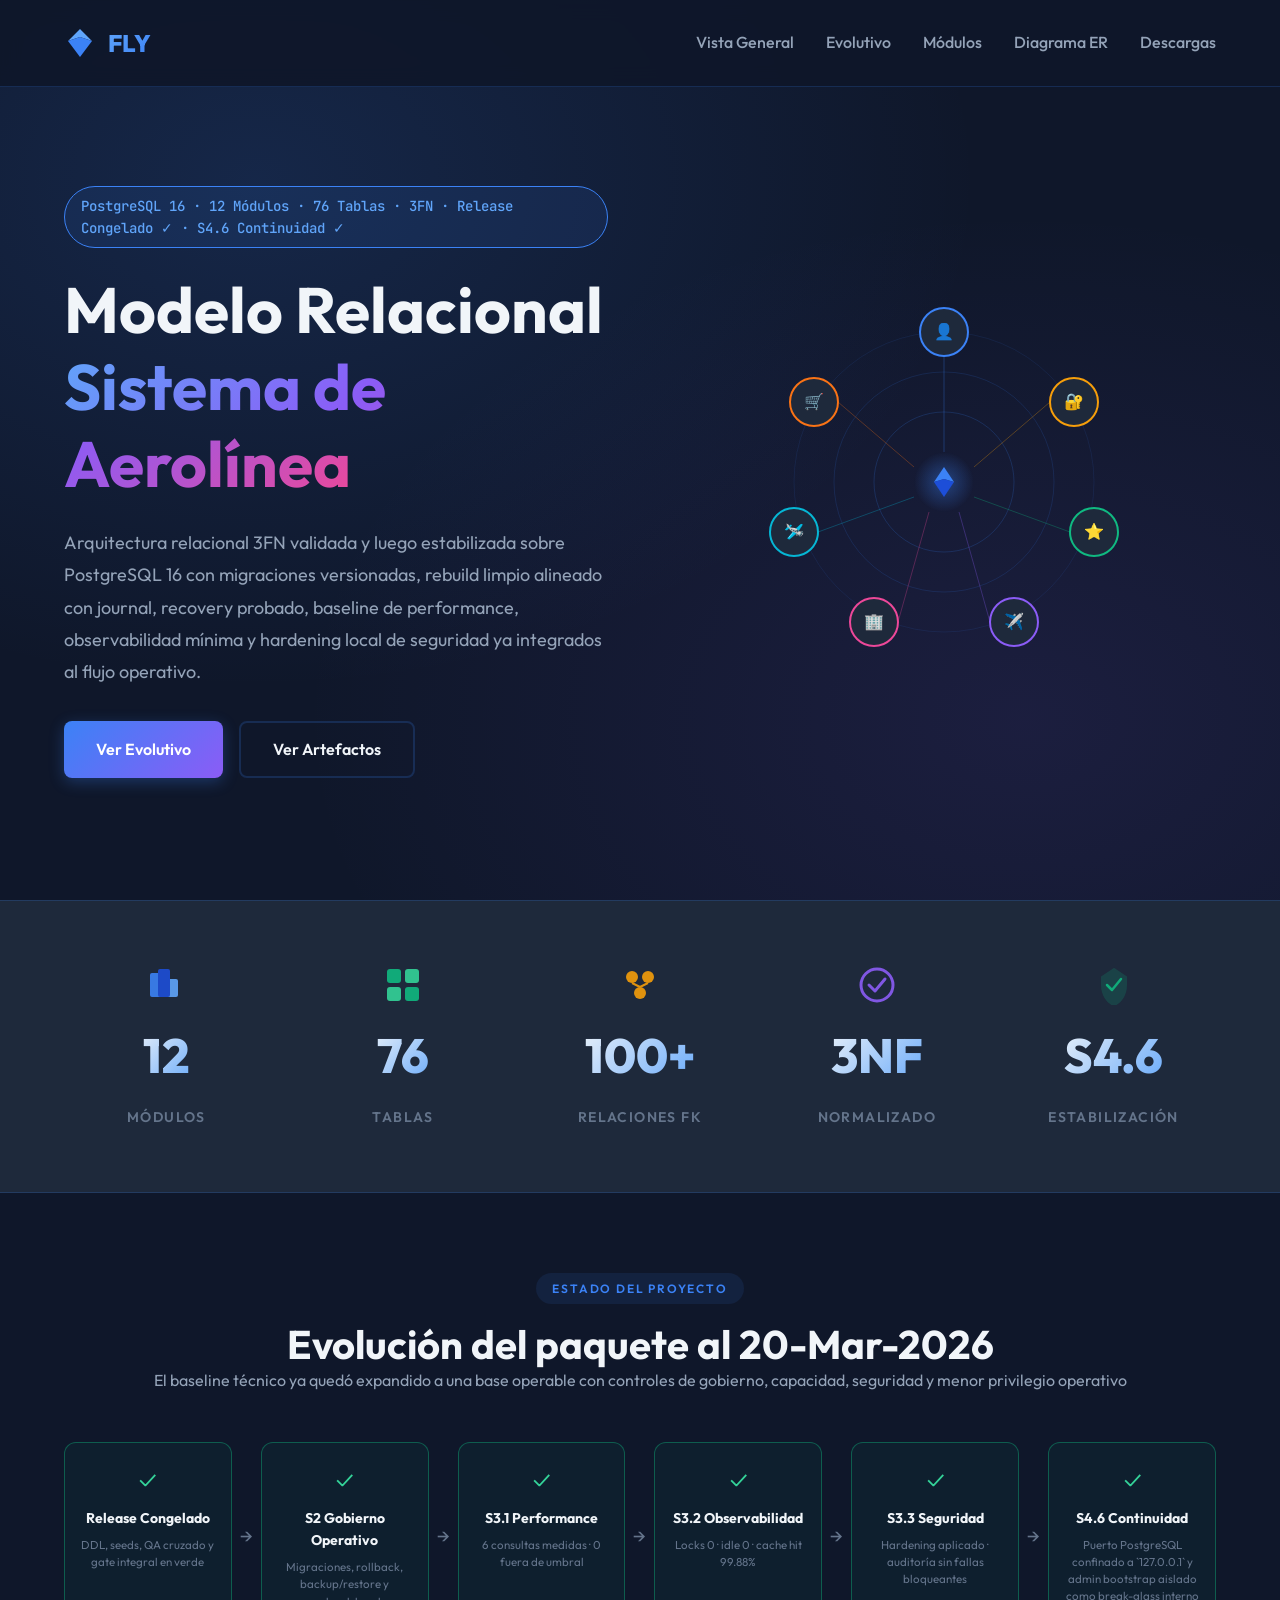
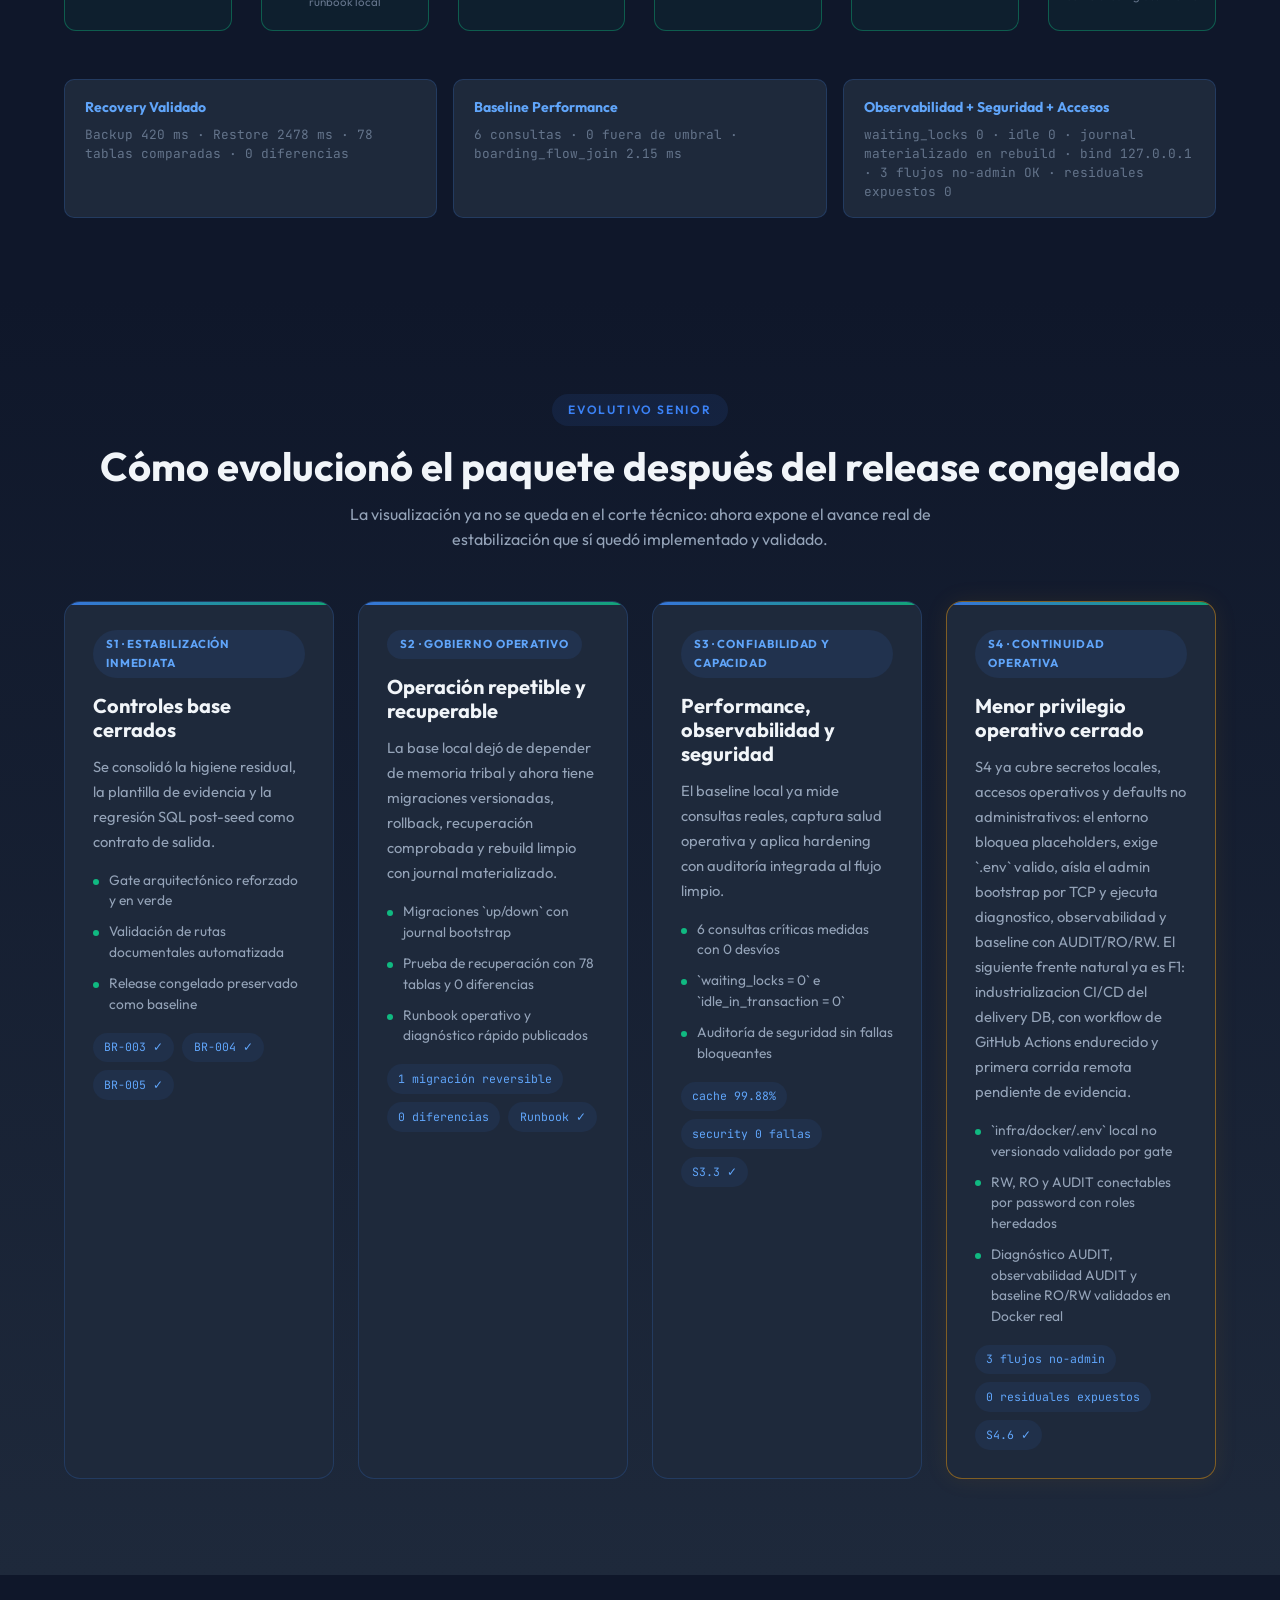
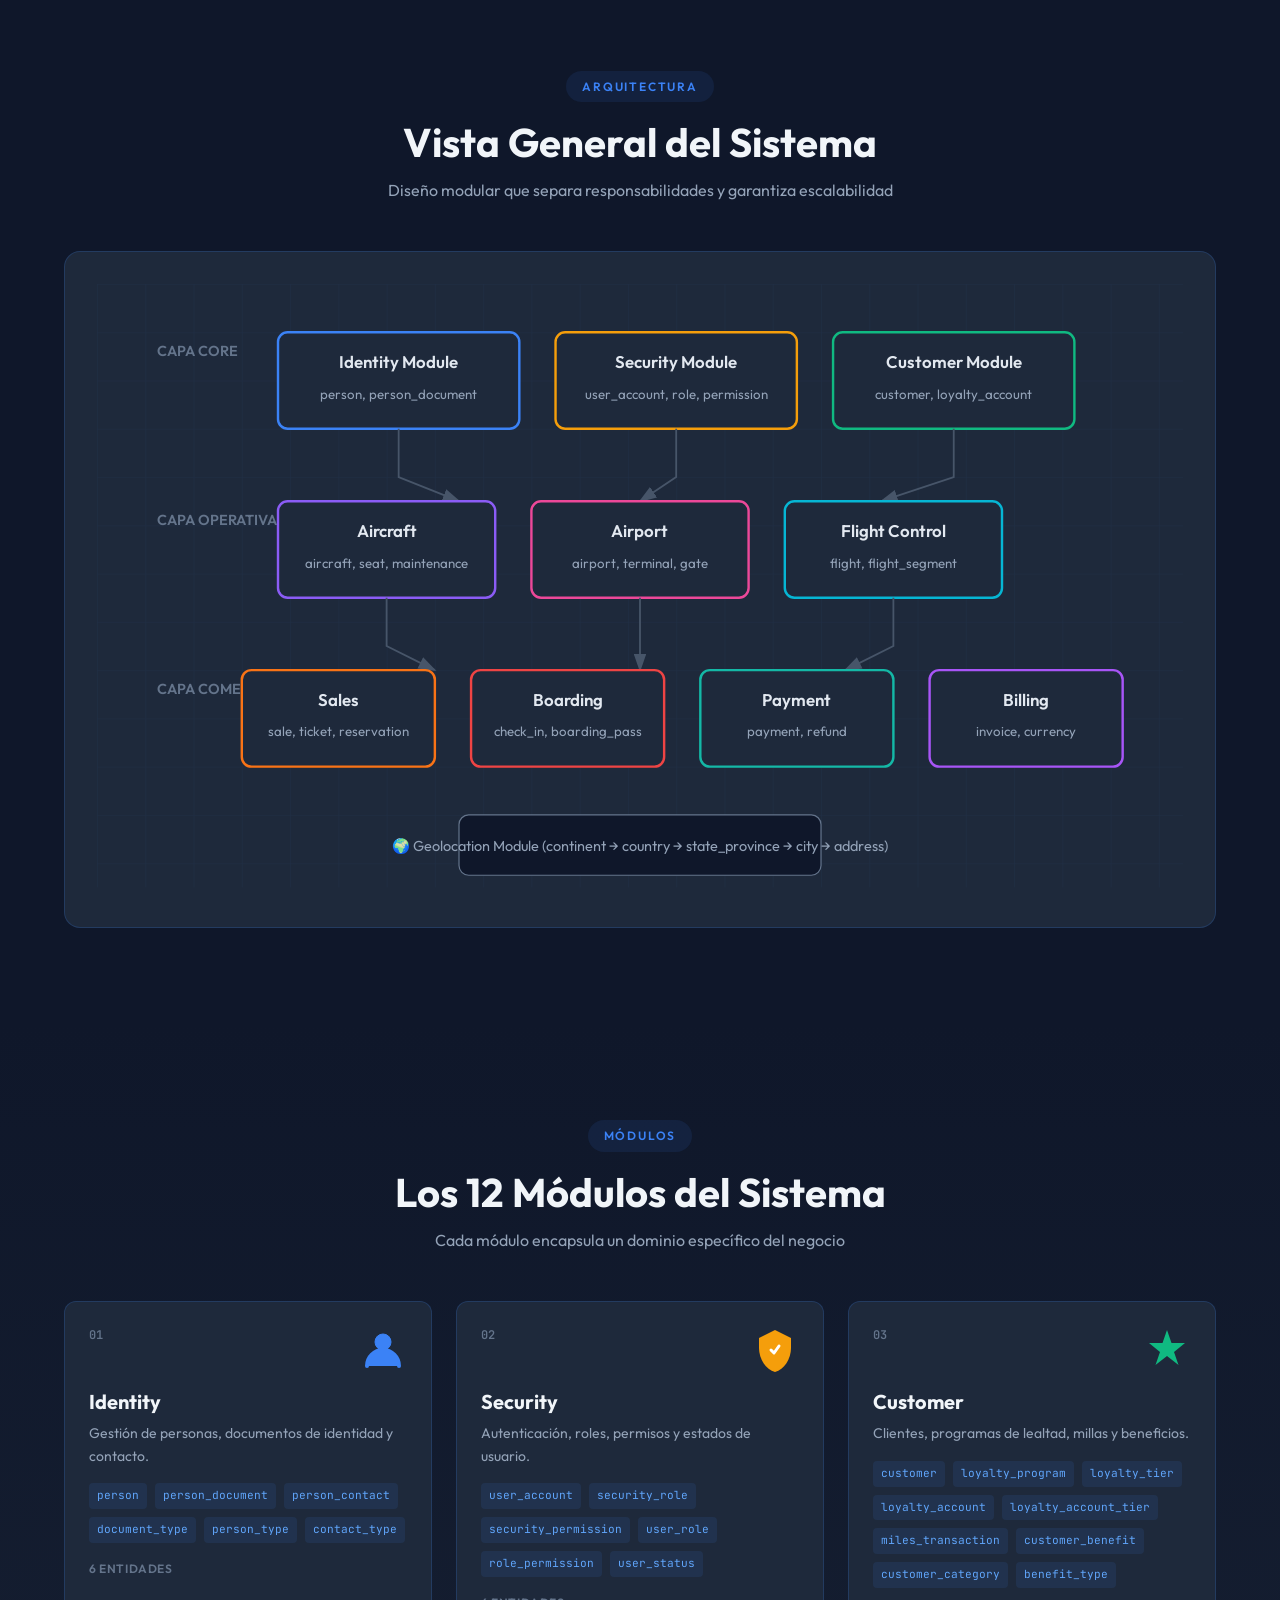
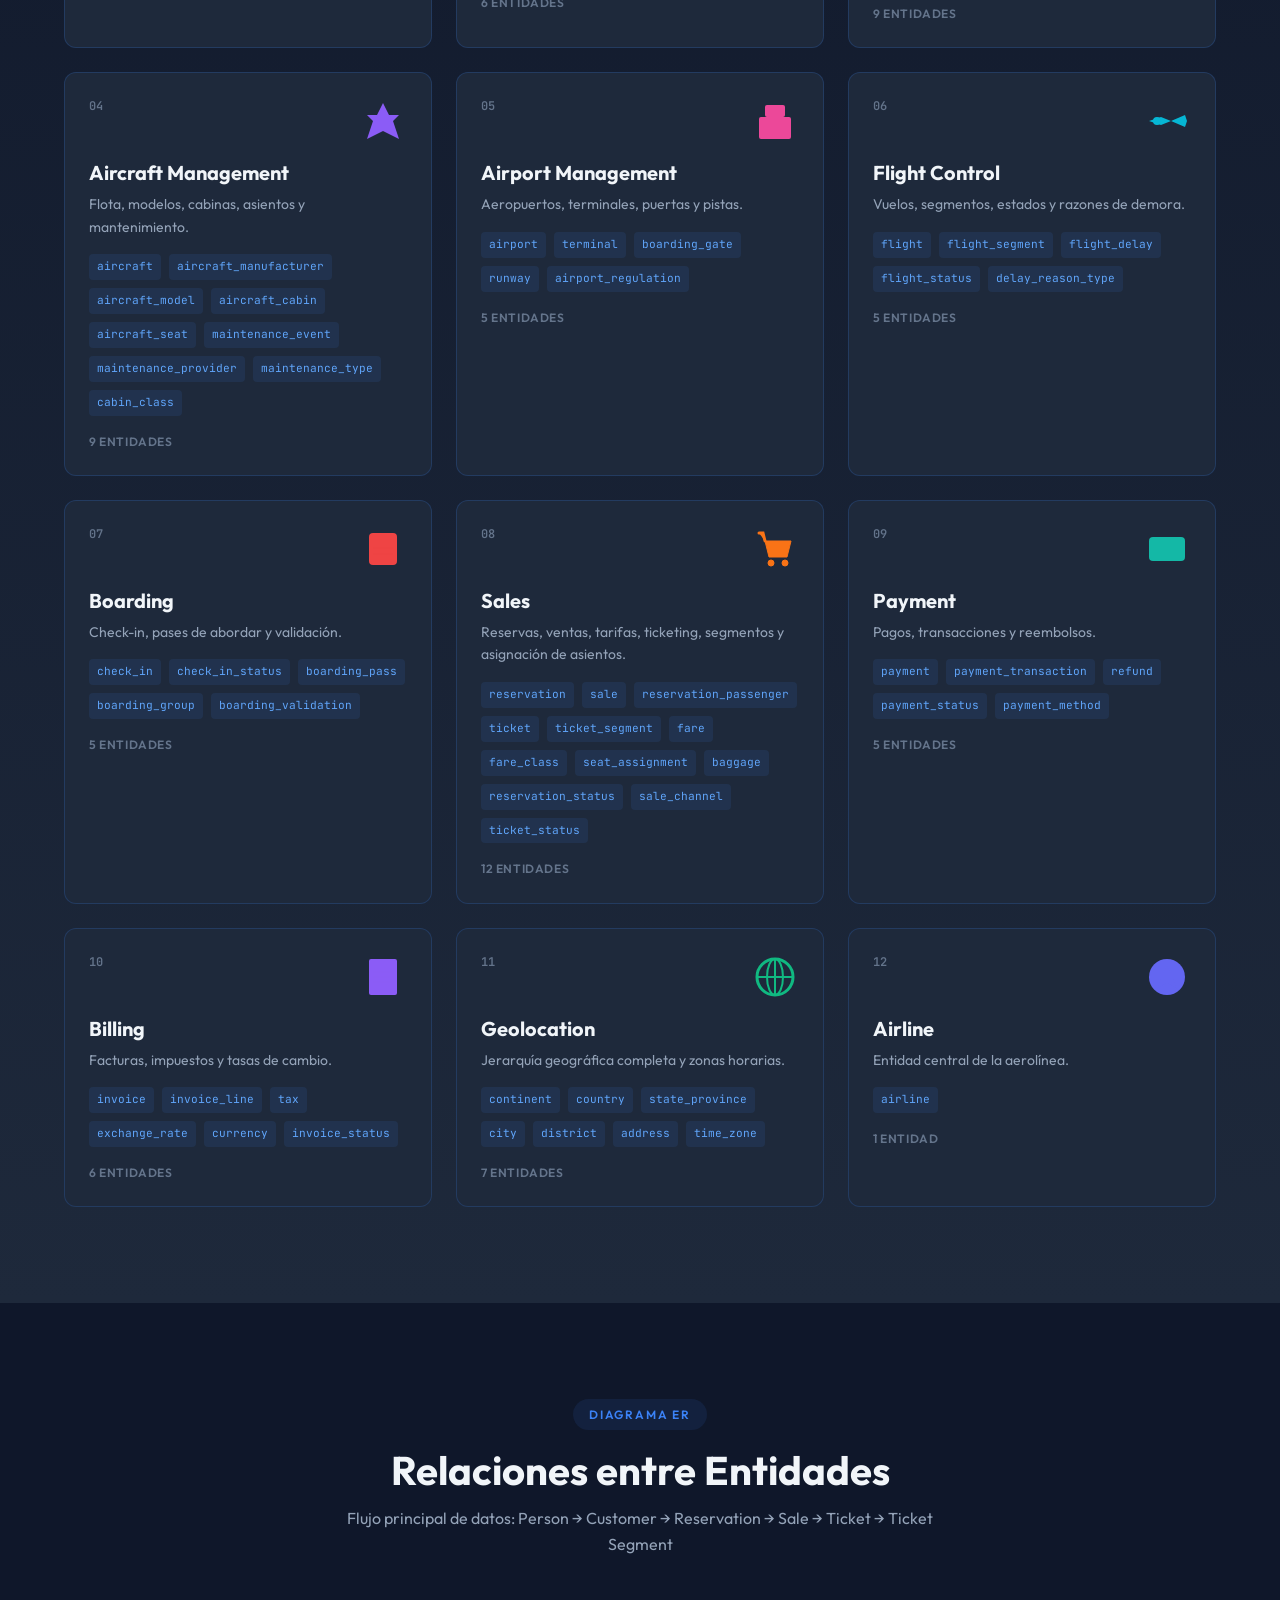
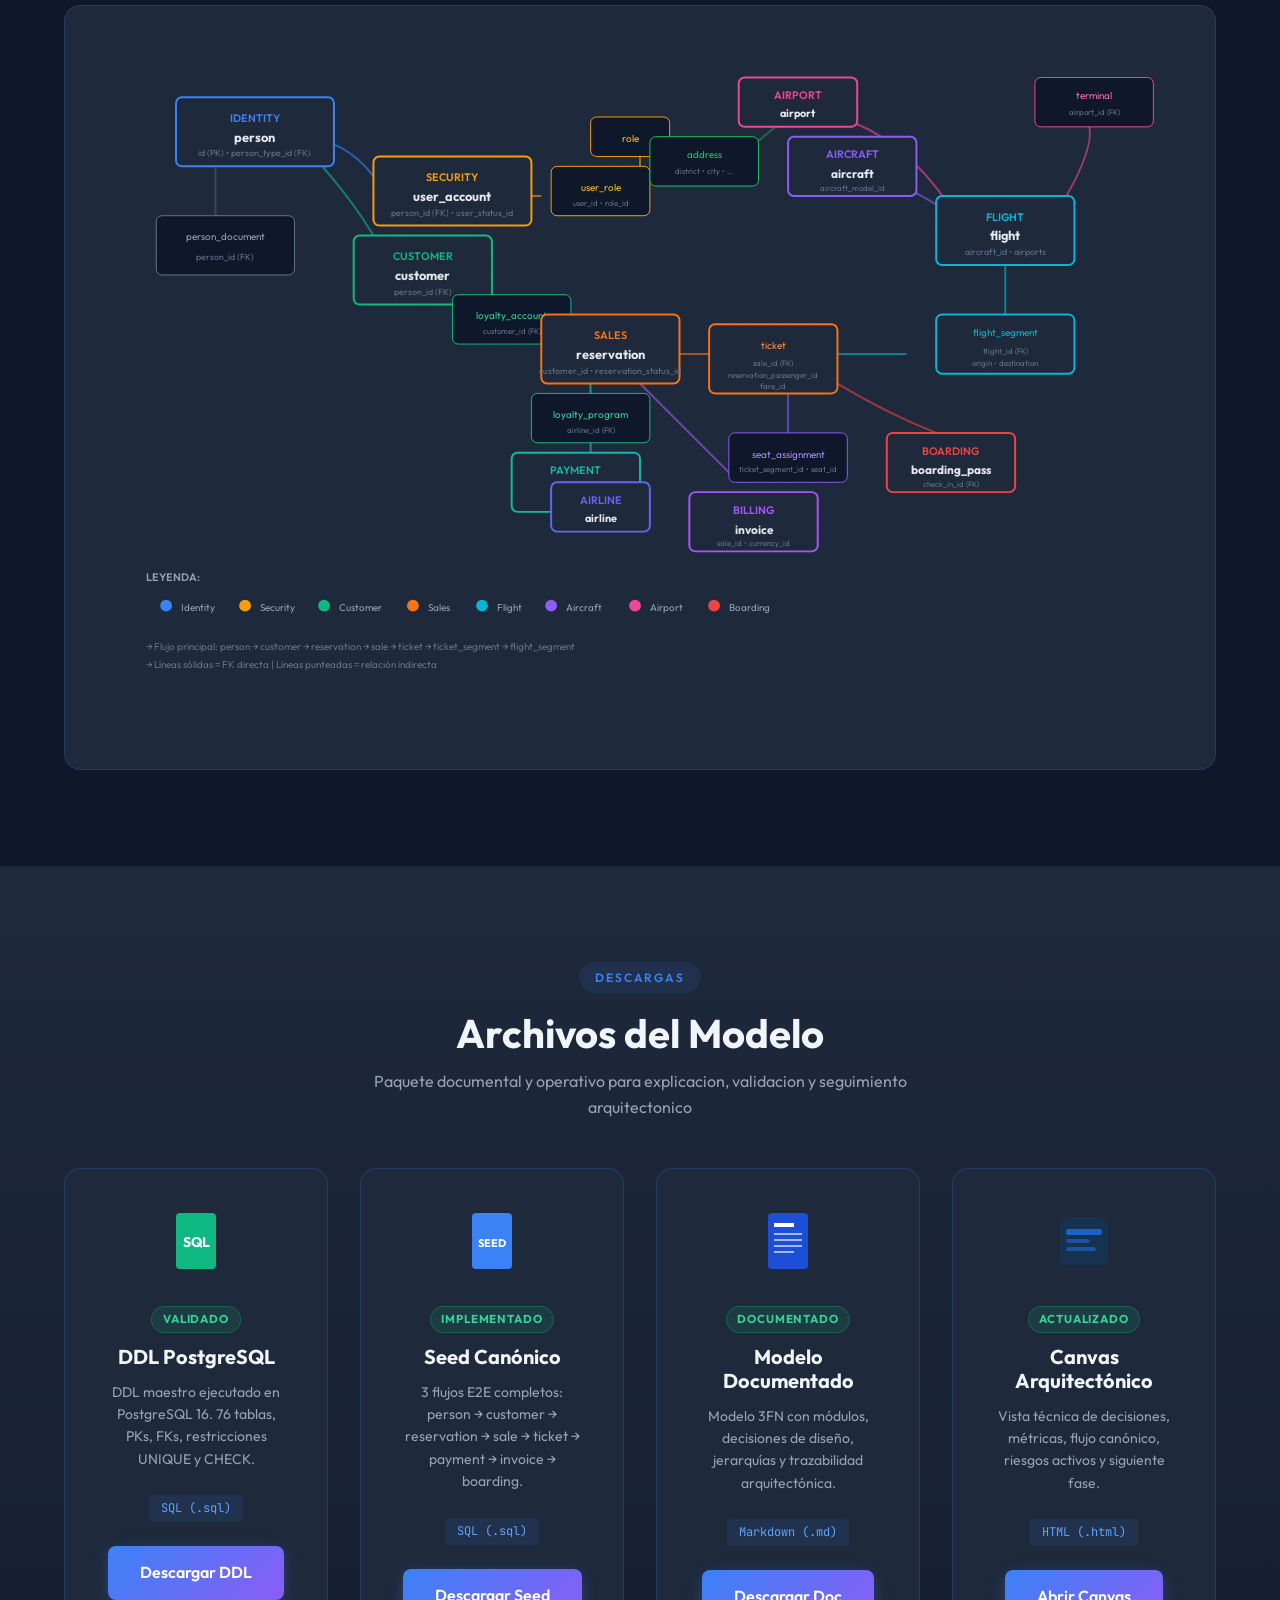
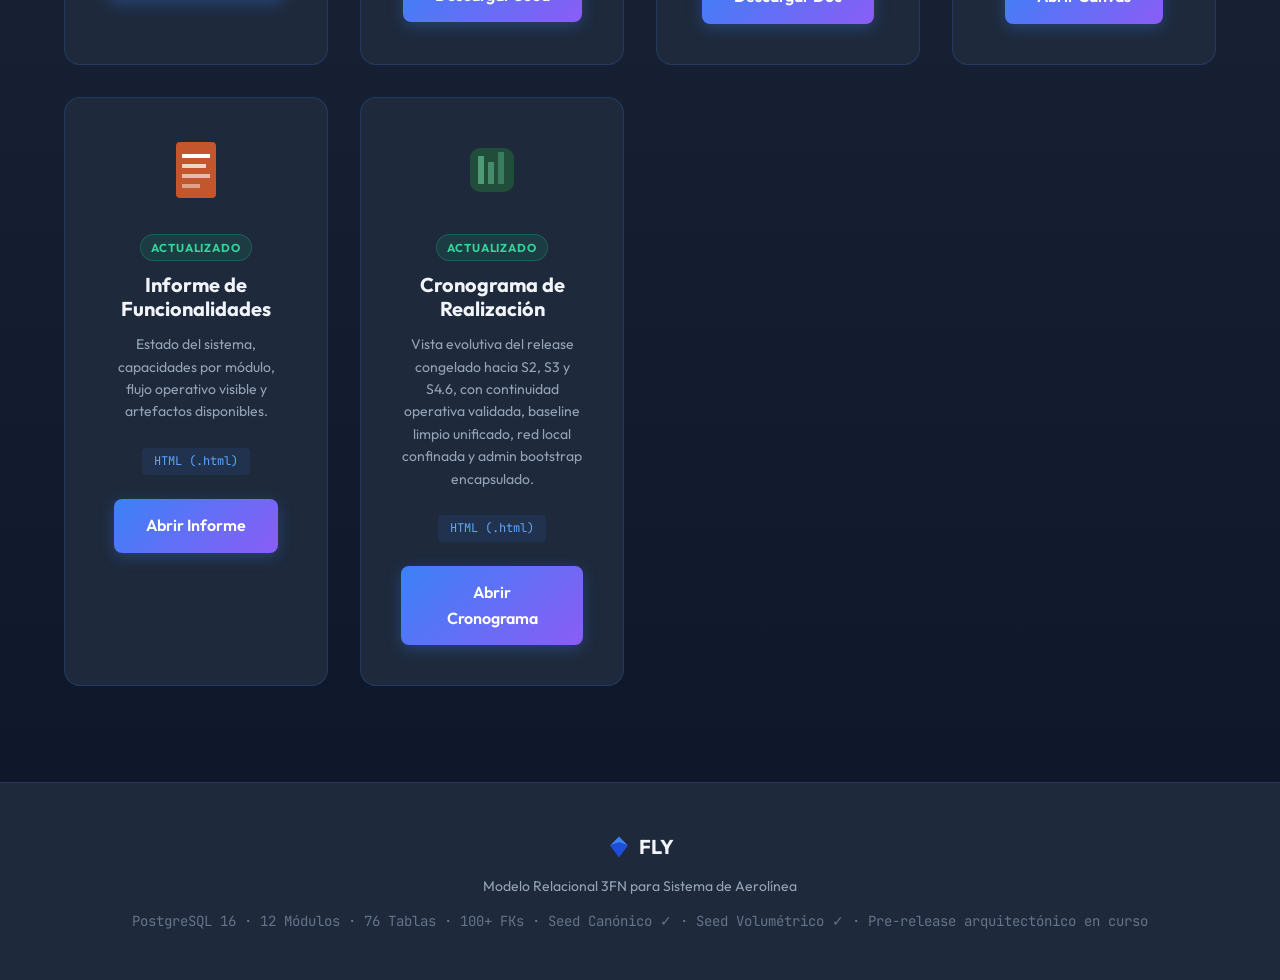
==== commit 5b029243: "AGREGAR GITFLOW + GITIGNORE" ====
--- a/app/landing/index.html
+++ b/app/landing/index.html
@@ -30,6 +30,7 @@
             </div>
             <ul class="nav-links">
                 <li><a href="#overview">Vista General</a></li>
+                <li><a href="#evolution">Evolutivo</a></li>
                 <li><a href="#modules">Módulos</a></li>
                 <li><a href="#diagram">Diagrama ER</a></li>
                 <li><a href="#downloads">Descargas</a></li>
@@ -37,18 +38,19 @@
         </nav>
         
         <div class="hero-content">
-            <div class="hero-badge">PostgreSQL 16 · 12 Módulos · 76 Tablas · 3FN · Seed Canónico ✓ · Seed Volumétrico ✓</div>
+            <div class="hero-badge">PostgreSQL 16 · 12 Módulos · 76 Tablas · 3FN · Release Congelado ✓ · S4.6 Continuidad ✓</div>
             <h1 class="hero-title">
                 Modelo Relacional<br>
                 <span class="gradient-text">Sistema de Aerolínea</span>
             </h1>
             <p class="hero-description">
-                Arquitectura relacional 3FN validada con seed canónico y seed volumétrico implementados:
-                cobertura comercial y de viaje cerrada con gates de validación en verde.
+                Arquitectura relacional 3FN validada y luego estabilizada sobre PostgreSQL 16 con
+                migraciones versionadas, rebuild limpio alineado con journal, recovery probado, baseline de performance, observabilidad mínima
+                y hardening local de seguridad ya integrados al flujo operativo.
             </p>
             <div class="hero-actions">
-                <a href="#status" class="btn btn-primary">Ver Estado</a>
-                <a href="#modules" class="btn btn-secondary">Explorar Módulos</a>
+                <a href="#evolution" class="btn btn-primary">Ver Evolutivo</a>
+                <a href="#downloads" class="btn btn-secondary">Ver Artefactos</a>
             </div>
         </div>
         
@@ -172,8 +174,8 @@
                 <path d="M20 4L8 12V20C8 29.4 13.2 37.8 20 40C26.8 37.8 32 29.4 32 20V12L20 4Z" fill="#10B981" opacity="0.2" stroke="#10B981" stroke-width="2"/>
                 <path d="M13 20L18 25L27 14" stroke="#10B981" stroke-width="2.5" stroke-linecap="round" stroke-linejoin="round"/>
             </svg>
-            <span class="stat-number">3</span>
-            <span class="stat-label">Flujos E2E</span>
+            <span class="stat-number">S4.6</span>
+            <span class="stat-label">Estabilización</span>
         </div>
     </section>
 
@@ -181,53 +183,134 @@
     <section id="status" class="project-status">
         <div class="status-header">
             <span class="section-tag">Estado del Proyecto</span>
-            <h2>Pipeline de datos al 19-Mar-2026 (corte técnico)</h2>
-            <p>Cada fase refleja el contrato operativo entre DDL, seeds y validaciones</p>
+            <h2>Evolución del paquete al 20-Mar-2026</h2>
+            <p>El baseline técnico ya quedó expandido a una base operable con controles de gobierno, capacidad, seguridad y menor privilegio operativo</p>
         </div>
         <div class="status-phases">
             <div class="phase phase-done">
                 <div class="phase-icon">✓</div>
-                <div class="phase-name">DDL Validado</div>
-                <div class="phase-detail">76 tablas · 100+ FKs · 112 UNIQUE</div>
+                <div class="phase-name">Release Congelado</div>
+                <div class="phase-detail">DDL, seeds, QA cruzado y gate integral en verde</div>
             </div>
             <div class="phase-arrow">→</div>
             <div class="phase phase-done">
                 <div class="phase-icon">✓</div>
-                <div class="phase-name">Seed Canónico</div>
-                <div class="phase-detail">3 flujos E2E · Política cronológica · Gate de validación</div>
+                <div class="phase-name">S2 Gobierno Operativo</div>
+                <div class="phase-detail">Migraciones, rollback, backup/restore y runbook local</div>
             </div>
             <div class="phase-arrow">→</div>
             <div class="phase phase-done">
                 <div class="phase-icon">✓</div>
-                <div class="phase-name">Seed Volumétrico</div>
-                <div class="phase-detail">Cobertura comercial + viaje · Gate canónico + volumétrico</div>
+                <div class="phase-name">S3.1 Performance</div>
+                <div class="phase-detail">6 consultas medidas · 0 fuera de umbral</div>
             </div>
             <div class="phase-arrow">→</div>
-            <div class="phase phase-active">
-                <div class="phase-icon pulse">◉</div>
-                <div class="phase-name">QA Cruzado Documental</div>
-                <div class="phase-detail">Alineación landing/canvas/reportes · IE-002 · IE-008</div>
+            <div class="phase phase-done">
+                <div class="phase-icon">✓</div>
+                <div class="phase-name">S3.2 Observabilidad</div>
+                <div class="phase-detail">Locks 0 · idle 0 · cache hit 99.88%</div>
             </div>
             <div class="phase-arrow">→</div>
-            <div class="phase phase-pending">
-                <div class="phase-icon">○</div>
-                <div class="phase-name">Release Técnico</div>
-                <div class="phase-detail">QA documental · Paquete final</div>
+            <div class="phase phase-done">
+                <div class="phase-icon">✓</div>
+                <div class="phase-name">S3.3 Seguridad</div>
+                <div class="phase-detail">Hardening aplicado · auditoría sin fallas bloqueantes</div>
+            </div>
+            <div class="phase-arrow">→</div>
+            <div class="phase phase-done">
+                <div class="phase-icon">✓</div>
+                <div class="phase-name">S4.6 Continuidad</div>
+                <div class="phase-detail">Puerto PostgreSQL confinado a `127.0.0.1` y admin bootstrap aislado como break-glass interno</div>
             </div>
         </div>
         <div class="status-flows">
             <div class="flow-card">
-                <div class="flow-label">Flujo 1 — Ana García</div>
-                <div class="flow-route">BOG → MIA → MAD · Business con conexión · FY210 + FY711 · 10-Mar-2026</div>
+                <div class="flow-label">Recovery Validado</div>
+                <div class="flow-route">Backup 420 ms · Restore 2478 ms · 78 tablas comparadas · 0 diferencias</div>
             </div>
             <div class="flow-card">
-                <div class="flow-label">Flujo 2 — Carlos Mendoza</div>
-                <div class="flow-route">BOG → MDE · Economy · FY101 · 12-Mar-2026</div>
+                <div class="flow-label">Baseline Performance</div>
+                <div class="flow-route">6 consultas · 0 fuera de umbral · boarding_flow_join 2.15 ms</div>
             </div>
             <div class="flow-card">
-                <div class="flow-label">Flujo 3 — Laura Torres</div>
-                <div class="flow-route">BOG → MIA · Economy · FY305 · 15-Mar-2026</div>
-            </div>
+                <div class="flow-label">Observabilidad + Seguridad + Accesos</div>
+                <div class="flow-route">waiting_locks 0 · idle 0 · journal materializado en rebuild · bind 127.0.0.1 · 3 flujos no-admin OK · residuales expuestos 0</div>
+            </div>
+        </div>
+    </section>
+
+    <!-- Evolution Section -->
+    <section id="evolution" class="stabilization">
+        <div class="section-header">
+            <span class="section-tag">Evolutivo Senior</span>
+            <h2>Cómo evolucionó el paquete después del release congelado</h2>
+            <p>La visualización ya no se queda en el corte técnico: ahora expone el avance real de estabilización que sí quedó implementado y validado.</p>
+        </div>
+
+        <div class="stability-grid">
+            <article class="stability-card">
+                <span class="stability-stage">S1 · Estabilización inmediata</span>
+                <h3>Controles base cerrados</h3>
+                <p>Se consolidó la higiene residual, la plantilla de evidencia y la regresión SQL post-seed como contrato de salida.</p>
+                <ul class="stability-list">
+                    <li>Gate arquitectónico reforzado y en verde</li>
+                    <li>Validación de rutas documentales automatizada</li>
+                    <li>Release congelado preservado como baseline</li>
+                </ul>
+                <div class="stability-metrics">
+                    <span>BR-003 ✓</span>
+                    <span>BR-004 ✓</span>
+                    <span>BR-005 ✓</span>
+                </div>
+            </article>
+
+            <article class="stability-card">
+                <span class="stability-stage">S2 · Gobierno operativo</span>
+                <h3>Operación repetible y recuperable</h3>
+                <p>La base local dejó de depender de memoria tribal y ahora tiene migraciones versionadas, rollback, recuperación comprobada y rebuild limpio con journal materializado.</p>
+                <ul class="stability-list">
+                    <li>Migraciones `up/down` con journal bootstrap</li>
+                    <li>Prueba de recuperación con 78 tablas y 0 diferencias</li>
+                    <li>Runbook operativo y diagnóstico rápido publicados</li>
+                </ul>
+                <div class="stability-metrics">
+                    <span>1 migración reversible</span>
+                    <span>0 diferencias</span>
+                    <span>Runbook ✓</span>
+                </div>
+            </article>
+
+            <article class="stability-card">
+                <span class="stability-stage">S3 · Confiabilidad y capacidad</span>
+                <h3>Performance, observabilidad y seguridad</h3>
+                <p>El baseline local ya mide consultas reales, captura salud operativa y aplica hardening con auditoría integrada al flujo limpio.</p>
+                <ul class="stability-list">
+                    <li>6 consultas críticas medidas con 0 desvíos</li>
+                    <li>`waiting_locks = 0` e `idle_in_transaction = 0`</li>
+                    <li>Auditoría de seguridad sin fallas bloqueantes</li>
+                </ul>
+                <div class="stability-metrics">
+                    <span>cache 99.88%</span>
+                    <span>security 0 fallas</span>
+                    <span>S3.3 ✓</span>
+                </div>
+            </article>
+
+            <article class="stability-card current">
+                <span class="stability-stage">S4 · Continuidad operativa</span>
+                <h3>Menor privilegio operativo cerrado</h3>
+                <p>S4 ya cubre secretos locales, accesos operativos y defaults no administrativos: el entorno bloquea placeholders, exige `.env` valido, aísla el admin bootstrap por TCP y ejecuta diagnostico, observabilidad y baseline con AUDIT/RO/RW. El siguiente frente natural ya es F1: industrializacion CI/CD del delivery DB, con workflow de GitHub Actions endurecido y primera corrida remota pendiente de evidencia.</p>
+                <ul class="stability-list">
+                    <li>`infra/docker/.env` local no versionado validado por gate</li>
+                    <li>RW, RO y AUDIT conectables por password con roles heredados</li>
+                    <li>Diagnóstico AUDIT, observabilidad AUDIT y baseline RO/RW validados en Docker real</li>
+                </ul>
+                <div class="stability-metrics">
+                    <span>3 flujos no-admin</span>
+                    <span>0 residuales expuestos</span>
+                    <span>S4.6 ✓</span>
+                </div>
+            </article>
         </div>
     </section>
 
@@ -970,9 +1053,9 @@
                         <rect x="38" y="14" width="6" height="32" fill="#4e9b78" opacity="0.6"/>
                     </svg>
                 </div>
-                <div class="download-badge active">En curso</div>
+                <div class="download-badge done">Actualizado</div>
                 <h3>Cronograma de Realización</h3>
-                <p>Hitos técnicos cerrados al 19-Mar y fase en curso: QA cruzado documental para consistencia de narrativa y release.</p>
+                <p>Vista evolutiva del release congelado hacia S2, S3 y S4.6, con continuidad operativa validada, baseline limpio unificado, red local confinada y admin bootstrap encapsulado.</p>
                 <span class="download-format">HTML (.html)</span>
                 <a href="../../reports/cronograma/cronograma_realizacion.html" class="btn btn-primary">Abrir Cronograma</a>
             </div>
@@ -990,7 +1073,7 @@
                 <span>FLY</span>
             </div>
             <p>Modelo Relacional 3FN para Sistema de Aerolínea</p>
-            <p class="footer-meta">PostgreSQL 16 · 12 Módulos · 76 Tablas · 100+ FKs · Seed Canónico ✓ · Seed Volumétrico ✓ · QA Documental en curso</p>
+            <p class="footer-meta">PostgreSQL 16 · 12 Módulos · 76 Tablas · 100+ FKs · Seed Canónico ✓ · Seed Volumétrico ✓ · Pre-release arquitectónico en curso</p>
         </div>
     </footer>
 
--- a/app/landing/styles.css
+++ b/app/landing/styles.css
@@ -1,5 +1,5 @@
 /* ============================================
-   SkyDB - Airline Database Model Landing Page
+   Sistema FLY - Airline Database Model Landing Page
    ============================================ */
 
 /* CSS Variables */
@@ -736,6 +736,116 @@
 }
 
 /* ============================================
+   Stabilization Evolution Section
+   ============================================ */
+.stabilization {
+    padding: 6rem 5%;
+    background: linear-gradient(180deg, var(--bg-primary) 0%, var(--bg-secondary) 100%);
+}
+
+.stability-grid {
+    display: grid;
+    grid-template-columns: repeat(auto-fit, minmax(240px, 1fr));
+    gap: 1.5rem;
+}
+
+.stability-card {
+    background: var(--bg-secondary);
+    border-radius: 16px;
+    padding: 1.75rem;
+    border: 1px solid var(--border-color);
+    position: relative;
+    overflow: hidden;
+    transition: transform 0.3s ease, border-color 0.3s ease, box-shadow 0.3s ease;
+}
+
+.stability-card::before {
+    content: '';
+    position: absolute;
+    inset: 0 auto auto 0;
+    width: 100%;
+    height: 3px;
+    background: linear-gradient(90deg, var(--accent-blue), var(--accent-green));
+    opacity: 0.85;
+}
+
+.stability-card:hover {
+    transform: translateY(-4px);
+    border-color: rgba(96, 165, 250, 0.45);
+    box-shadow: 0 10px 40px rgba(59, 130, 246, 0.12);
+}
+
+.stability-card.current {
+    border-color: rgba(245, 158, 11, 0.45);
+    box-shadow: 0 0 24px rgba(245, 158, 11, 0.08);
+}
+
+.stability-stage {
+    display: inline-flex;
+    align-items: center;
+    padding: 0.35rem 0.8rem;
+    border-radius: 999px;
+    background: rgba(59, 130, 246, 0.1);
+    color: var(--accent-blue-light);
+    font-size: 0.72rem;
+    font-weight: 700;
+    letter-spacing: 0.08em;
+    text-transform: uppercase;
+    margin-bottom: 1rem;
+}
+
+.stability-card h3 {
+    margin-bottom: 0.75rem;
+}
+
+.stability-card p {
+    font-size: 0.92rem;
+    line-height: 1.7;
+}
+
+.stability-list {
+    list-style: none;
+    margin: 1rem 0 0;
+    display: grid;
+    gap: 0.65rem;
+}
+
+.stability-list li {
+    color: var(--text-secondary);
+    font-size: 0.86rem;
+    line-height: 1.5;
+    padding-left: 1rem;
+    position: relative;
+}
+
+.stability-list li::before {
+    content: '';
+    position: absolute;
+    left: 0;
+    top: 0.55rem;
+    width: 6px;
+    height: 6px;
+    border-radius: 999px;
+    background: var(--accent-green);
+}
+
+.stability-metrics {
+    display: flex;
+    flex-wrap: wrap;
+    gap: 0.5rem;
+    margin-top: 1.15rem;
+}
+
+.stability-metrics span {
+    padding: 0.35rem 0.7rem;
+    border-radius: 999px;
+    background: rgba(59, 130, 246, 0.08);
+    color: var(--accent-blue-light);
+    font-size: 0.72rem;
+    font-family: var(--font-mono);
+}
+
+/* ============================================
    Footer
    ============================================ */
 .footer {
@@ -821,6 +931,10 @@
     }
     
     .downloads-grid {
+        grid-template-columns: 1fr;
+    }
+
+    .stability-grid {
         grid-template-columns: 1fr;
     }
 }
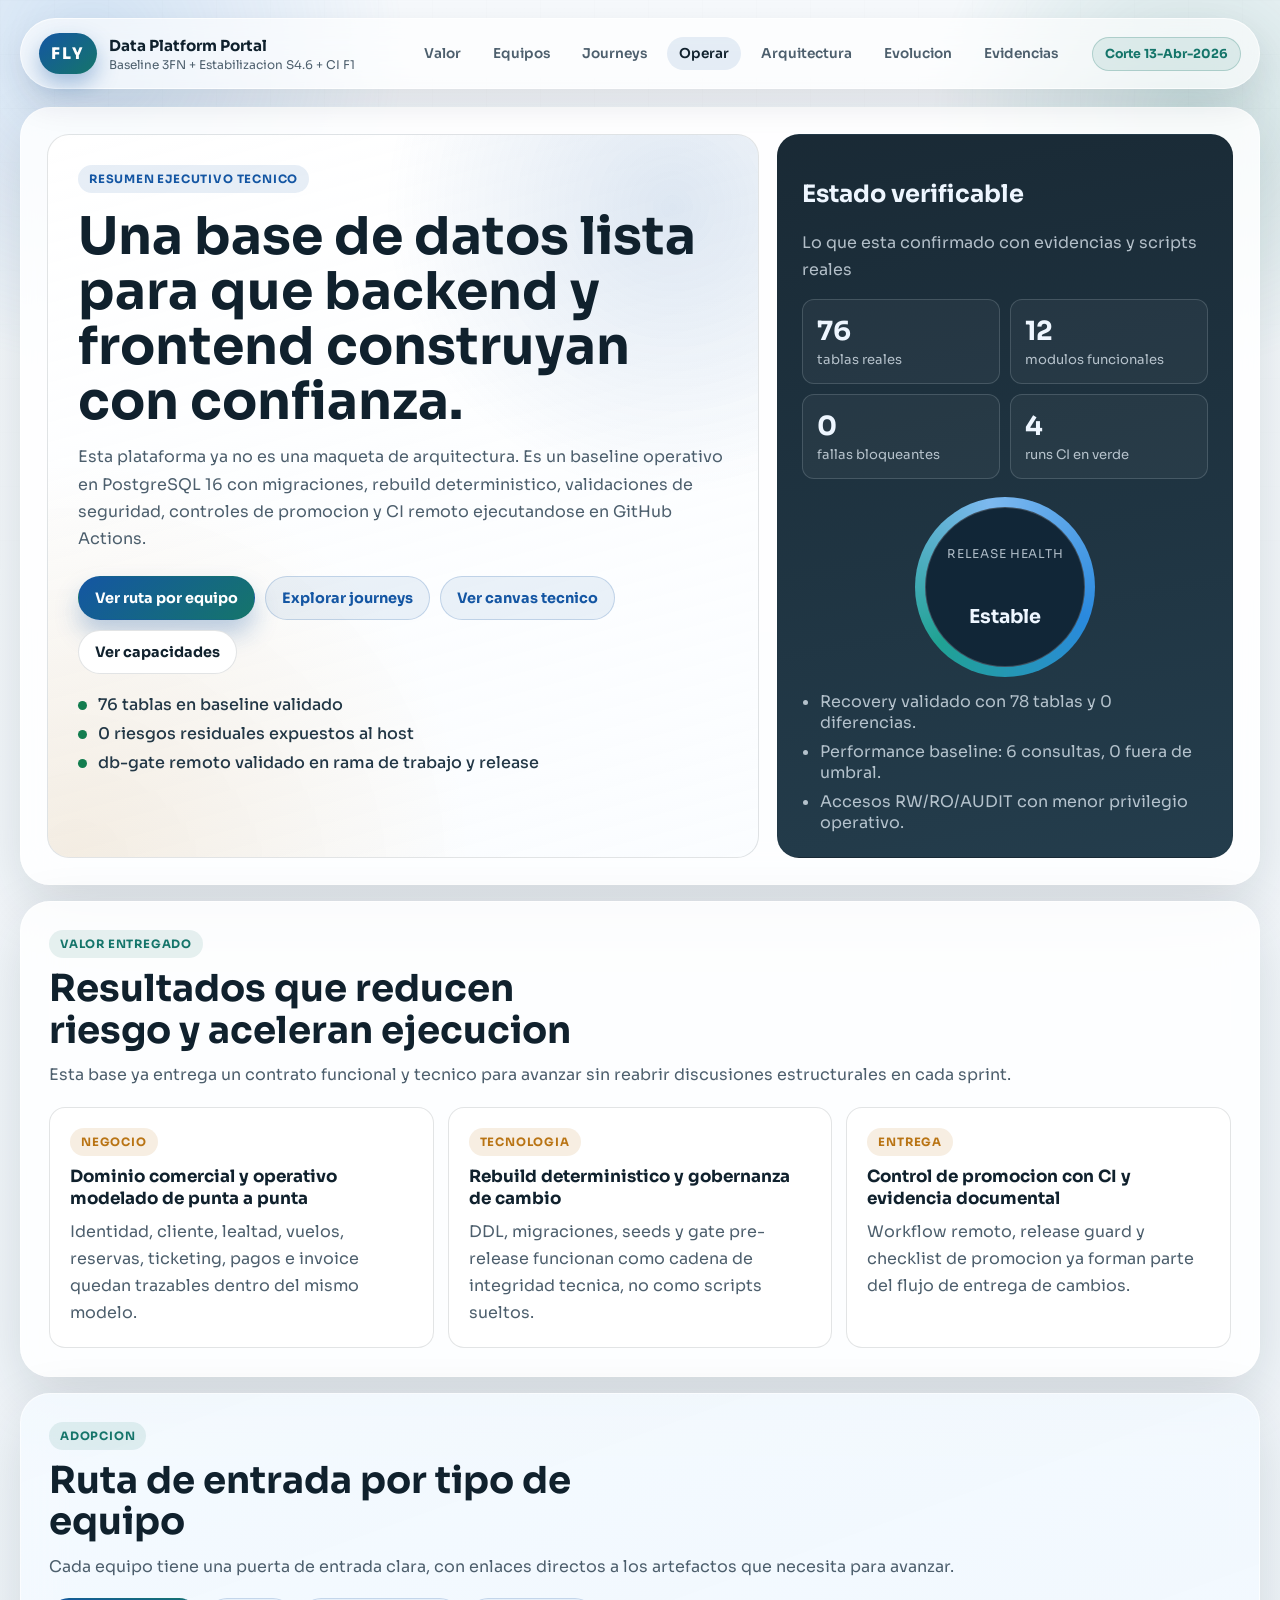
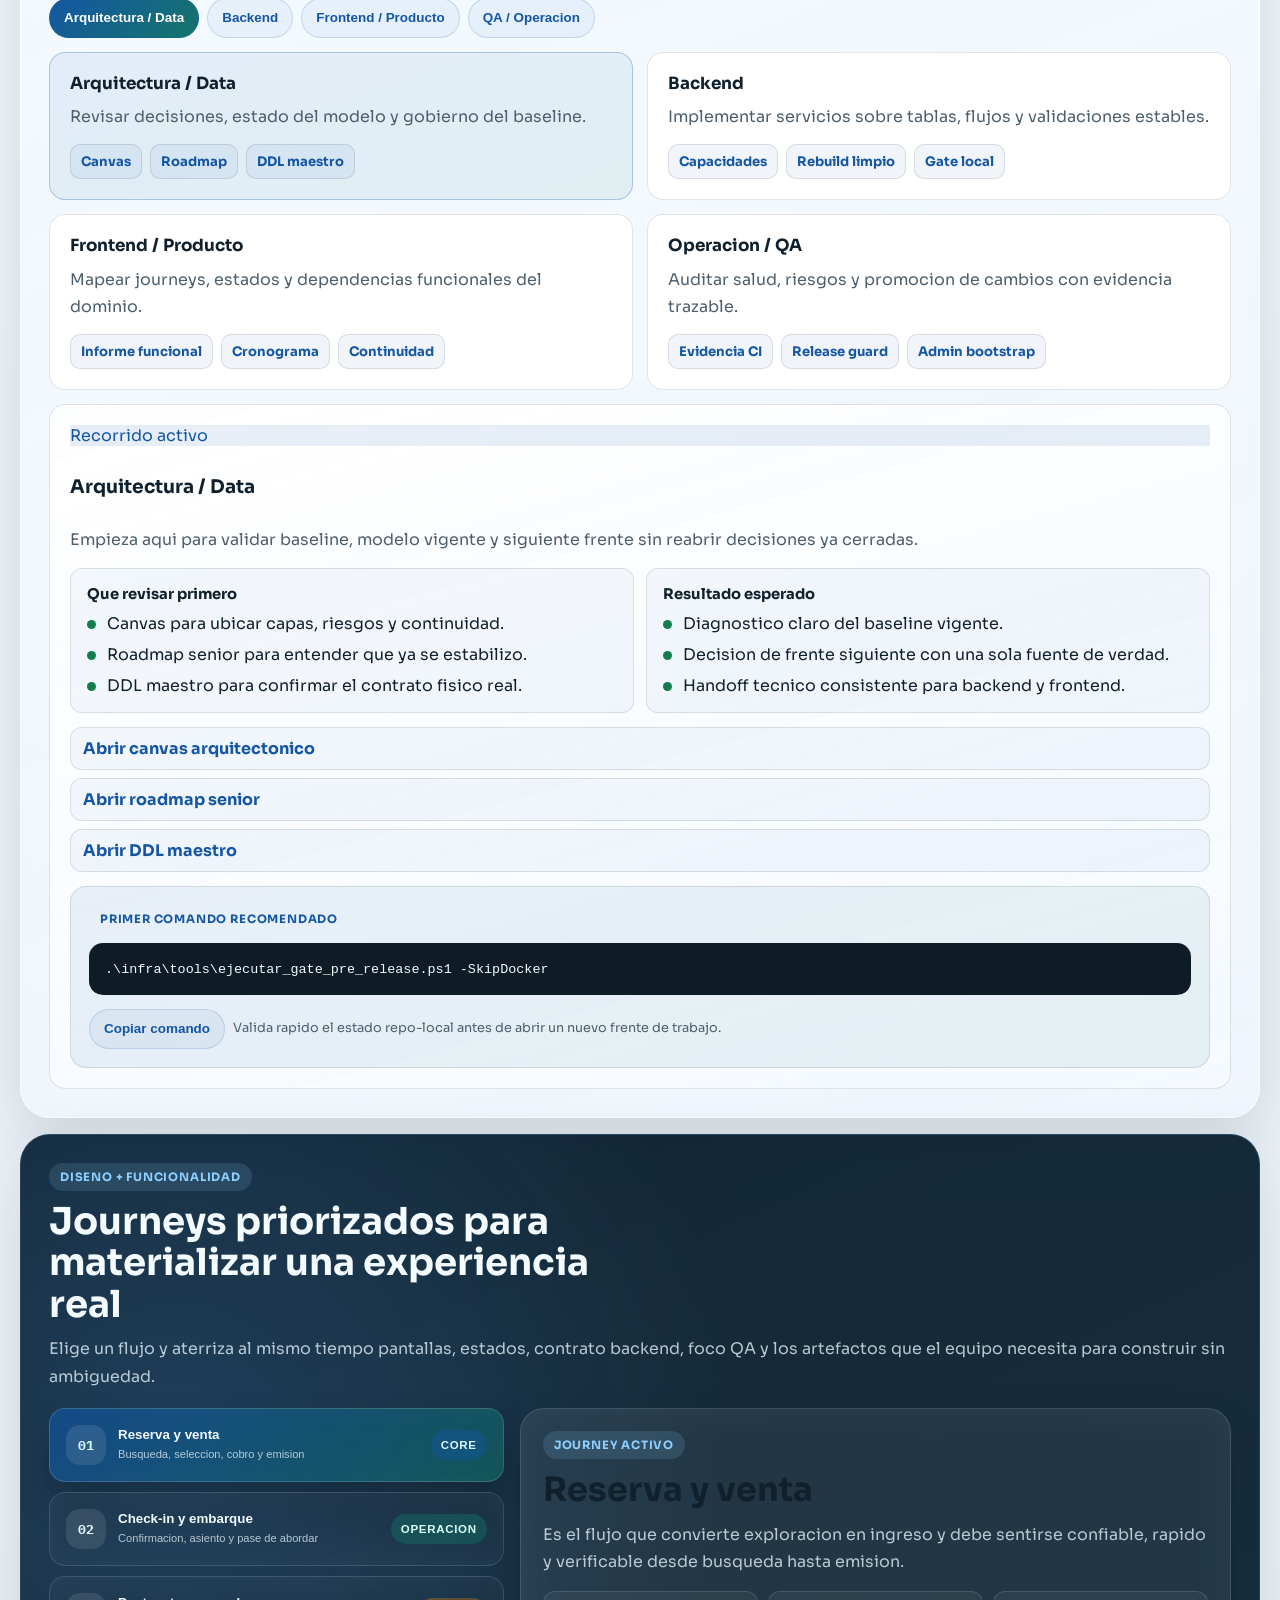
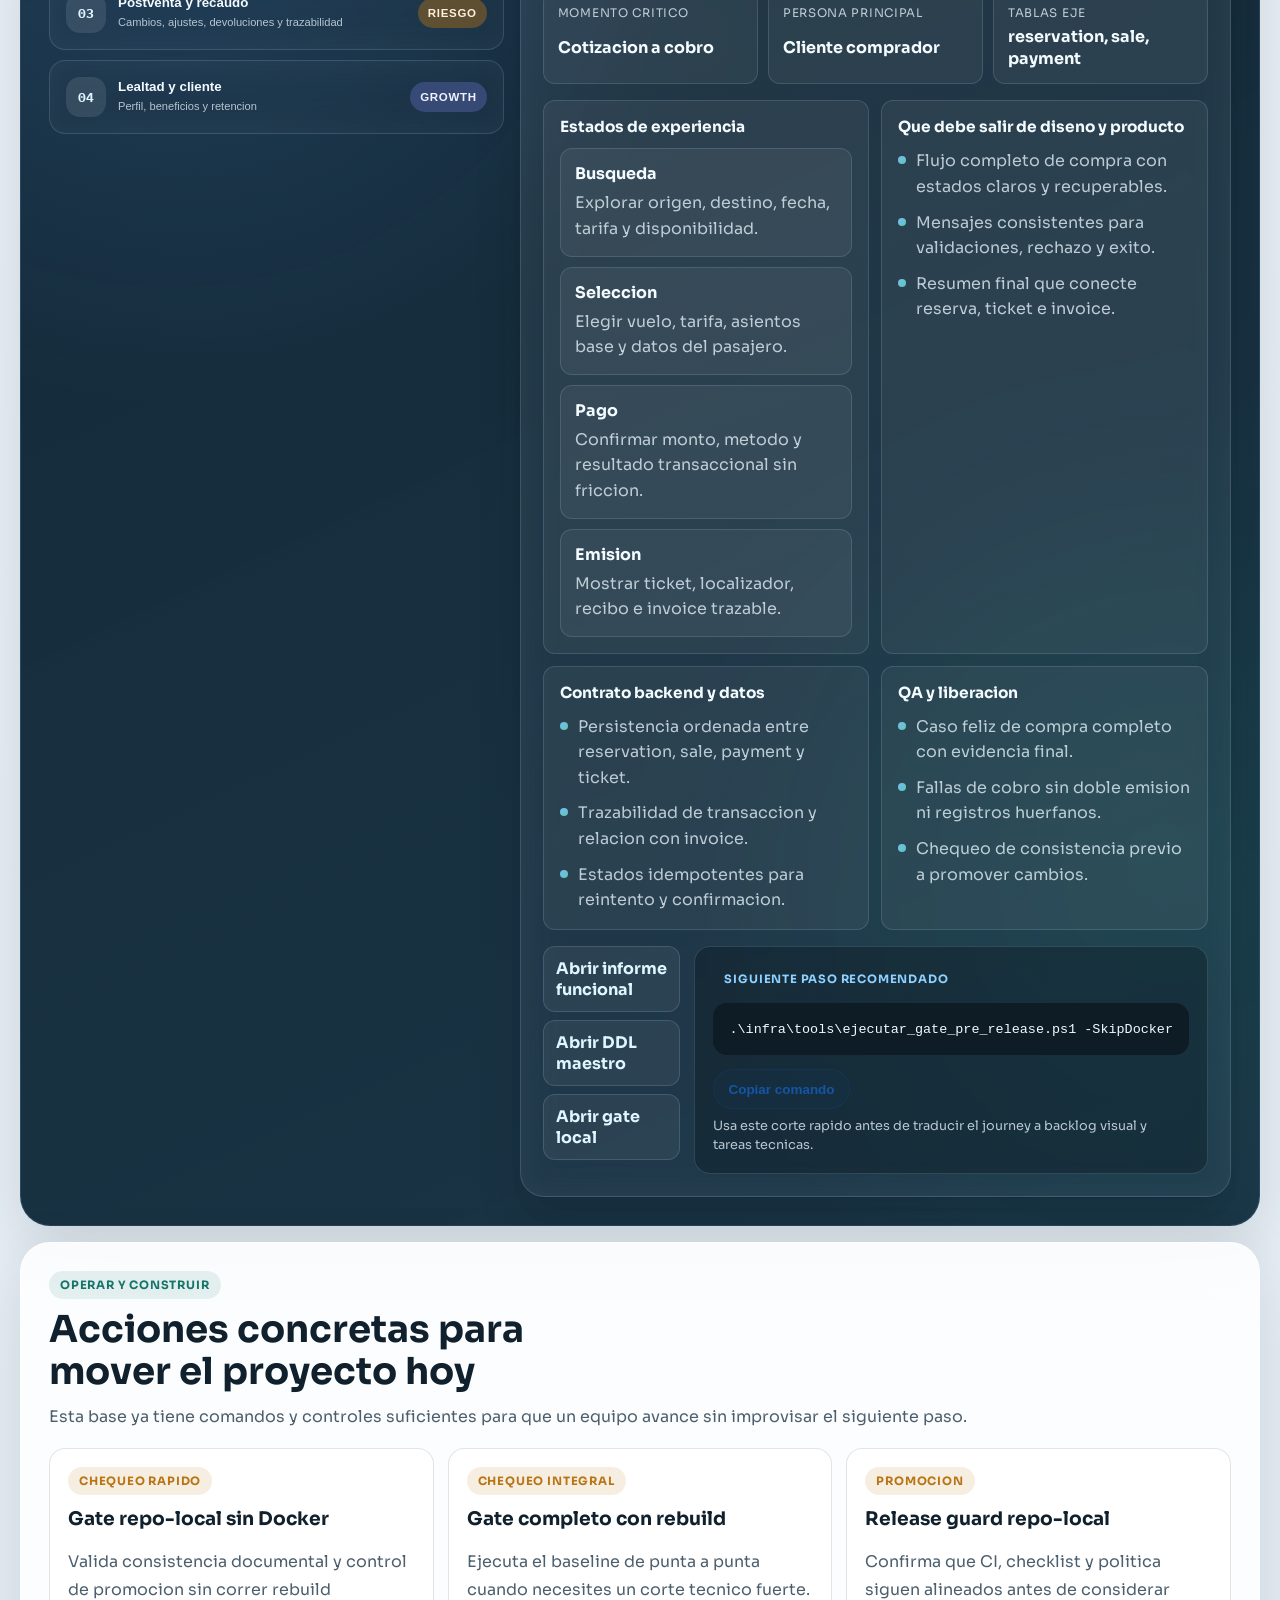
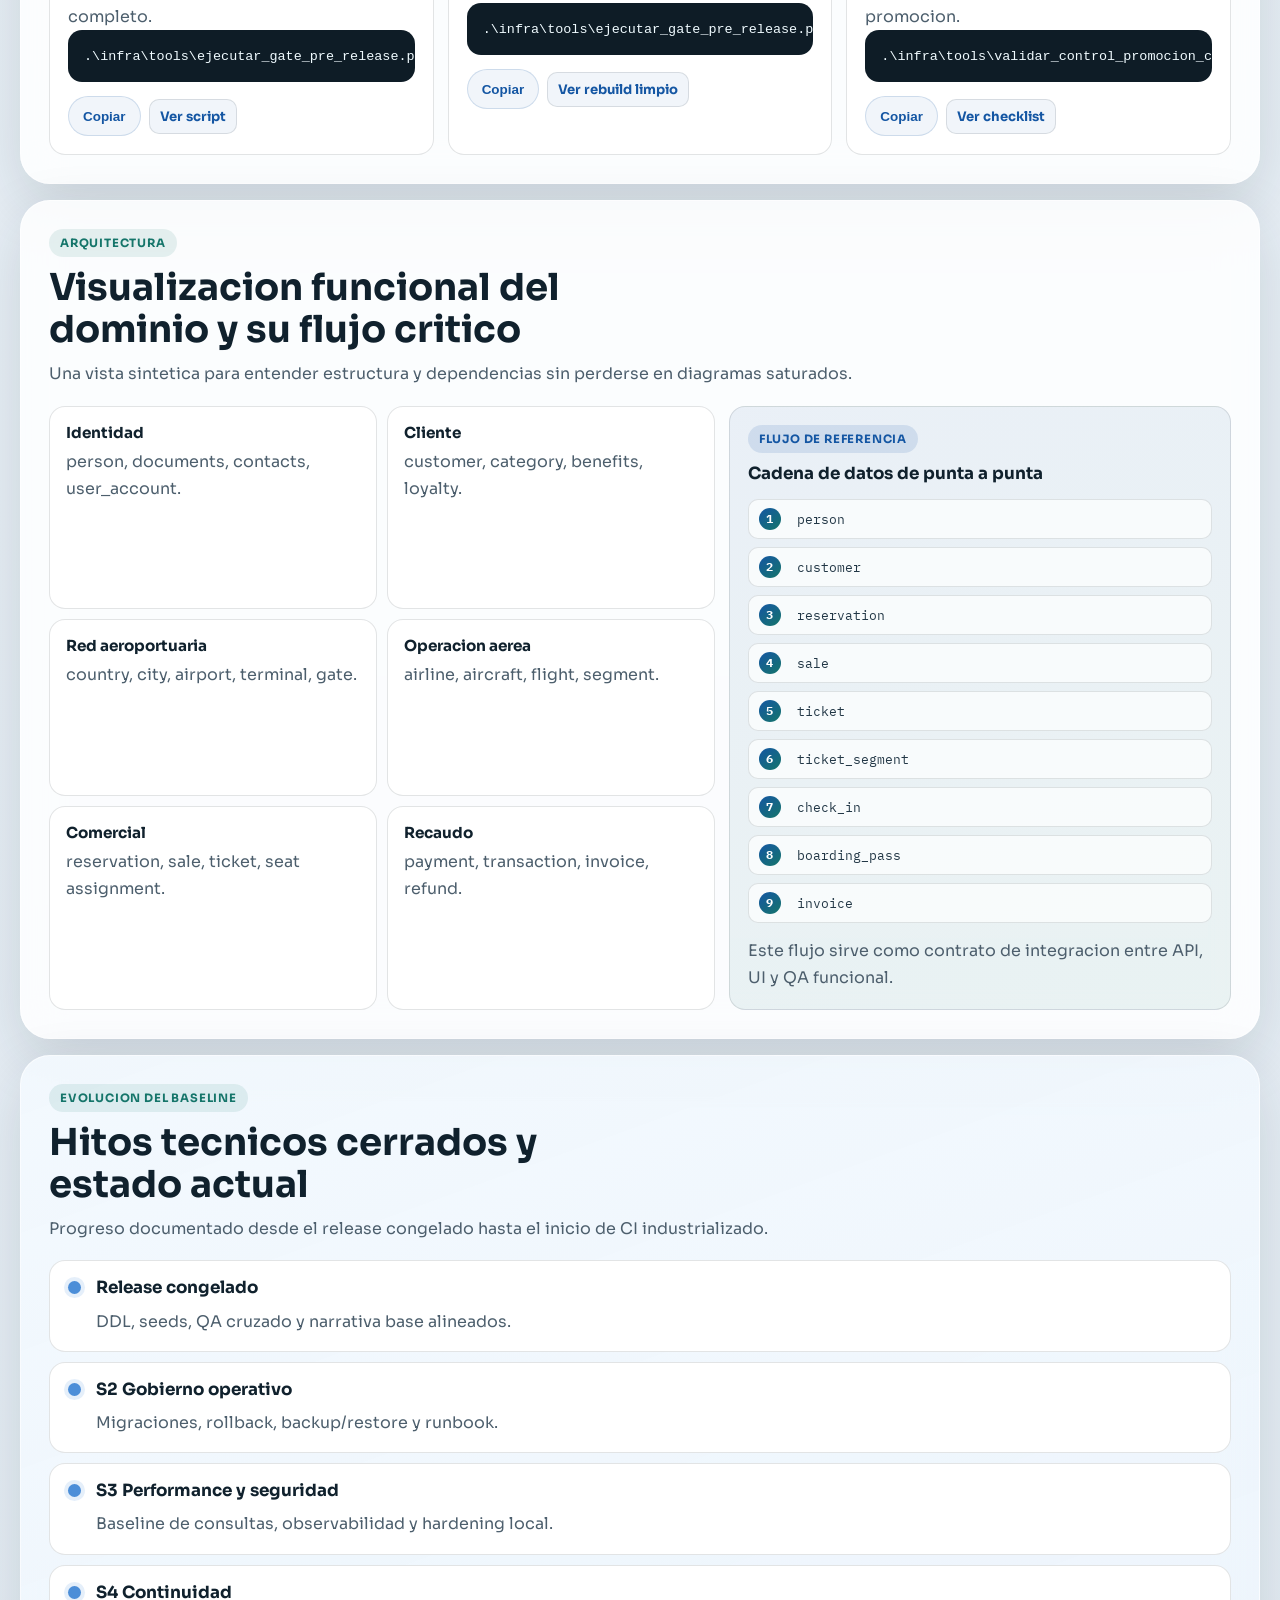
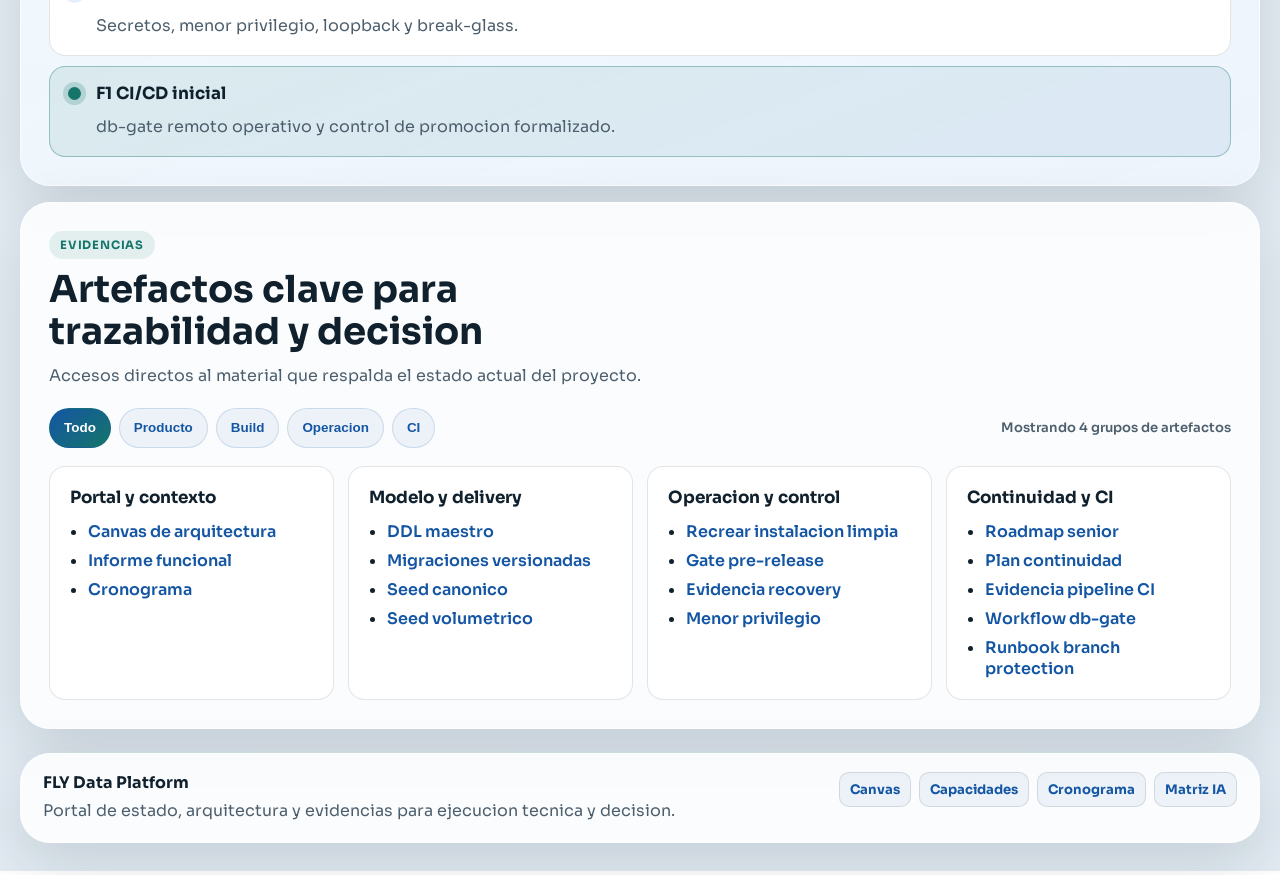
==== commit 1ee91ccd: "AGREGAR DOCUMENTACION + CSV Y PS1 DENTRO DE TOOLS EN INFRA" ====
--- a/app/landing/index.html
+++ b/app/landing/index.html
@@ -3,1080 +3,575 @@
 <head>
     <meta charset="UTF-8">
     <meta name="viewport" content="width=device-width, initial-scale=1.0">
-    <title>Sistema FLY - Modelo Relacional 3FN de Aerolínea</title>
+    <title>FLY Data Platform | Portal Arquitectonico</title>
     <link rel="stylesheet" href="styles.css">
-    <link href="https://fonts.googleapis.com/css2?family=Outfit:wght@300;400;500;600;700;800&family=JetBrains+Mono:wght@400;500&display=swap" rel="stylesheet">
+    <link href="https://fonts.googleapis.com/css2?family=Sora:wght@400;500;600;700;800&family=IBM+Plex+Mono:wght@400;500;600&display=swap" rel="stylesheet">
+    <script src="script.js" defer></script>
 </head>
 <body>
-    <!-- Hero Section -->
-    <header class="hero">
-        <nav class="nav">
-            <div class="logo">
-                <svg class="logo-icon" width="32" height="32" viewBox="0 0 32 32" fill="none">
-                    <path d="M16 2L4 14L16 10L28 14L16 2Z" fill="url(#plane-gradient)"/>
-                    <path d="M16 10L4 14L16 30L28 14L16 10Z" fill="url(#plane-gradient-2)"/>
-                    <defs>
-                        <linearGradient id="plane-gradient" x1="4" y1="2" x2="28" y2="14">
-                            <stop stop-color="#60A5FA"/>
-                            <stop offset="1" stop-color="#3B82F6"/>
-                        </linearGradient>
-                        <linearGradient id="plane-gradient-2" x1="4" y1="14" x2="28" y2="30">
-                            <stop stop-color="#3B82F6"/>
-                            <stop offset="1" stop-color="#1D4ED8"/>
-                        </linearGradient>
-                    </defs>
-                </svg>
-                <span class="logo-text">FLY</span>
-            </div>
-            <ul class="nav-links">
-                <li><a href="#overview">Vista General</a></li>
-                <li><a href="#evolution">Evolutivo</a></li>
-                <li><a href="#modules">Módulos</a></li>
-                <li><a href="#diagram">Diagrama ER</a></li>
-                <li><a href="#downloads">Descargas</a></li>
-            </ul>
+    <div class="ambient ambient-a" aria-hidden="true"></div>
+    <div class="ambient ambient-b" aria-hidden="true"></div>
+    <div class="ambient-grid" aria-hidden="true"></div>
+
+    <header class="topbar">
+        <a class="brand" href="index.html">
+            <span class="brand-badge">FLY</span>
+            <span class="brand-copy">
+                <strong>Data Platform Portal</strong>
+                <small>Baseline 3FN + Estabilizacion S4.6 + CI F1</small>
+            </span>
+        </a>
+        <nav class="topnav" aria-label="Navegacion principal">
+            <a href="#valor" data-nav-link>Valor</a>
+            <a href="#equipos" data-nav-link>Equipos</a>
+            <a href="#journeys" data-nav-link>Journeys</a>
+            <a href="#operar" data-nav-link>Operar</a>
+            <a href="#arquitectura" data-nav-link>Arquitectura</a>
+            <a href="#evolucion" data-nav-link>Evolucion</a>
+            <a href="#evidencias" data-nav-link>Evidencias</a>
         </nav>
-        
-        <div class="hero-content">
-            <div class="hero-badge">PostgreSQL 16 · 12 Módulos · 76 Tablas · 3FN · Release Congelado ✓ · S4.6 Continuidad ✓</div>
-            <h1 class="hero-title">
-                Modelo Relacional<br>
-                <span class="gradient-text">Sistema de Aerolínea</span>
-            </h1>
-            <p class="hero-description">
-                Arquitectura relacional 3FN validada y luego estabilizada sobre PostgreSQL 16 con
-                migraciones versionadas, rebuild limpio alineado con journal, recovery probado, baseline de performance, observabilidad mínima
-                y hardening local de seguridad ya integrados al flujo operativo.
-            </p>
-            <div class="hero-actions">
-                <a href="#evolution" class="btn btn-primary">Ver Evolutivo</a>
-                <a href="#downloads" class="btn btn-secondary">Ver Artefactos</a>
-            </div>
+        <span class="state-pill">Corte 13-Abr-2026</span>
+    </header>
+
+    <main class="portal">
+        <section class="hero">
+            <div class="hero-main reveal">
+                <span class="tagline">Resumen Ejecutivo Tecnico</span>
+                <h1>Una base de datos lista para que backend y frontend construyan con confianza.</h1>
+                <p>
+                    Esta plataforma ya no es una maqueta de arquitectura. Es un baseline operativo
+                    en PostgreSQL 16 con migraciones, rebuild deterministico, validaciones de
+                    seguridad, controles de promocion y CI remoto ejecutandose en GitHub Actions.
+                </p>
+                <div class="hero-actions">
+                    <a class="btn btn-primary" href="#equipos">Ver ruta por equipo</a>
+                    <a class="btn btn-secondary" href="#journeys">Explorar journeys</a>
+                    <a class="btn btn-secondary" href="../../architecture/canvas/canvas_arquitectura.html">Ver canvas tecnico</a>
+                    <a class="btn btn-ghost" href="../../reports/html/funcionalidades_sistema.html">Ver capacidades</a>
+                </div>
+                <ul class="trust-strip">
+                    <li>76 tablas en baseline validado</li>
+                    <li>0 riesgos residuales expuestos al host</li>
+                    <li>db-gate remoto validado en rama de trabajo y release</li>
+                </ul>
+            </div>
+
+            <aside class="hero-board reveal delay-1">
+                <header>
+                    <h2>Estado verificable</h2>
+                    <p>Lo que esta confirmado con evidencias y scripts reales</p>
+                </header>
+
+                <div class="kpi-grid">
+                    <article class="kpi">
+                        <strong>76</strong>
+                        <span>tablas reales</span>
+                    </article>
+                    <article class="kpi">
+                        <strong>12</strong>
+                        <span>modulos funcionales</span>
+                    </article>
+                    <article class="kpi">
+                        <strong>0</strong>
+                        <span>fallas bloqueantes</span>
+                    </article>
+                    <article class="kpi">
+                        <strong>4</strong>
+                        <span>runs CI en verde</span>
+                    </article>
+                </div>
+
+                <div class="signal-ring">
+                    <div class="ring-core">
+                        <span>Release Health</span>
+                        <strong>Estable</strong>
+                    </div>
+                </div>
+
+                <ul class="board-notes">
+                    <li>Recovery validado con 78 tablas y 0 diferencias.</li>
+                    <li>Performance baseline: 6 consultas, 0 fuera de umbral.</li>
+                    <li>Accesos RW/RO/AUDIT con menor privilegio operativo.</li>
+                </ul>
+            </aside>
+        </section>
+
+        <section id="valor" class="section reveal delay-2">
+            <header class="section-head">
+                <span class="section-kicker">Valor Entregado</span>
+                <h2>Resultados que reducen riesgo y aceleran ejecucion</h2>
+                <p>
+                    Esta base ya entrega un contrato funcional y tecnico para avanzar sin
+                    reabrir discusiones estructurales en cada sprint.
+                </p>
+            </header>
+
+            <div class="pillar-grid">
+                <article class="pillar-card">
+                    <span class="pillar-tag">Negocio</span>
+                    <h3>Dominio comercial y operativo modelado de punta a punta</h3>
+                    <p>
+                        Identidad, cliente, lealtad, vuelos, reservas, ticketing, pagos e
+                        invoice quedan trazables dentro del mismo modelo.
+                    </p>
+                </article>
+                <article class="pillar-card">
+                    <span class="pillar-tag">Tecnologia</span>
+                    <h3>Rebuild deterministico y gobernanza de cambio</h3>
+                    <p>
+                        DDL, migraciones, seeds y gate pre-release funcionan como cadena de
+                        integridad tecnica, no como scripts sueltos.
+                    </p>
+                </article>
+                <article class="pillar-card">
+                    <span class="pillar-tag">Entrega</span>
+                    <h3>Control de promocion con CI y evidencia documental</h3>
+                    <p>
+                        Workflow remoto, release guard y checklist de promocion ya forman parte
+                        del flujo de entrega de cambios.
+                    </p>
+                </article>
+            </div>
+        </section>
+
+        <section id="equipos" class="section section-alt reveal">
+            <header class="section-head">
+                <span class="section-kicker">Adopcion</span>
+                <h2>Ruta de entrada por tipo de equipo</h2>
+                <p>
+                    Cada equipo tiene una puerta de entrada clara, con enlaces directos a los
+                    artefactos que necesita para avanzar.
+                </p>
+            </header>
+
+            <div class="audience-switcher" role="tablist" aria-label="Perfiles de adopcion">
+                <button class="audience-tab active" type="button" data-audience="arquitectura" aria-selected="true">Arquitectura / Data</button>
+                <button class="audience-tab" type="button" data-audience="backend" aria-selected="false">Backend</button>
+                <button class="audience-tab" type="button" data-audience="frontend" aria-selected="false">Frontend / Producto</button>
+                <button class="audience-tab" type="button" data-audience="operacion" aria-selected="false">QA / Operacion</button>
+            </div>
+
+            <div class="route-grid">
+                <article class="route-card active" data-audience="arquitectura" tabindex="0" role="button" aria-pressed="true">
+                    <h3>Arquitectura / Data</h3>
+                    <p>Revisar decisiones, estado del modelo y gobierno del baseline.</p>
+                    <div class="route-links">
+                        <a href="../../architecture/canvas/canvas_arquitectura.html">Canvas</a>
+                        <a href="../../docs/planes/ROADMAP_ESTABILIZACION_DB_SENIOR.md">Roadmap</a>
+                        <a href="../../db/ddl/modelo_postgresql.sql">DDL maestro</a>
+                    </div>
+                </article>
+
+                <article class="route-card" data-audience="backend" tabindex="0" role="button" aria-pressed="false">
+                    <h3>Backend</h3>
+                    <p>Implementar servicios sobre tablas, flujos y validaciones estables.</p>
+                    <div class="route-links">
+                        <a href="../../reports/html/funcionalidades_sistema.html">Capacidades</a>
+                        <a href="../../infra/docker/recrear_instalacion_limpia.ps1">Rebuild limpio</a>
+                        <a href="../../infra/tools/ejecutar_gate_pre_release.ps1">Gate local</a>
+                    </div>
+                </article>
+
+                <article class="route-card" data-audience="frontend" tabindex="0" role="button" aria-pressed="false">
+                    <h3>Frontend / Producto</h3>
+                    <p>Mapear journeys, estados y dependencias funcionales del dominio.</p>
+                    <div class="route-links">
+                        <a href="../../reports/html/funcionalidades_sistema.html">Informe funcional</a>
+                        <a href="../../reports/cronograma/cronograma_realizacion.html">Cronograma</a>
+                        <a href="../../docs/planes/PLAN_CONTINUIDAD_FASES_2026-03-19.md">Continuidad</a>
+                    </div>
+                </article>
+
+                <article class="route-card" data-audience="operacion" tabindex="0" role="button" aria-pressed="false">
+                    <h3>Operacion / QA</h3>
+                    <p>Auditar salud, riesgos y promocion de cambios con evidencia trazable.</p>
+                    <div class="route-links">
+                        <a href="../../docs/validacion/EVIDENCIA_PIPELINE_CI_REMOTO_2026-03-20.md">Evidencia CI</a>
+                        <a href="../../docs/validacion/POLITICA_PROMOCION_DB_RELEASE_GUARD.md">Release guard</a>
+                        <a href="../../docs/validacion/EVIDENCIA_ADMIN_BOOTSTRAP_LOCAL_2026-03-20.md">Admin bootstrap</a>
+                    </div>
+                </article>
+            </div>
+
+            <aside class="audience-brief" id="audience-brief" aria-live="polite">
+                <div class="brief-head">
+                    <span class="brief-kicker">Recorrido activo</span>
+                    <h3>Arquitectura / Data</h3>
+                    <p>Empieza aqui para validar baseline, modelo vigente y siguiente frente sin reabrir decisiones ya cerradas.</p>
+                </div>
+
+                <div class="brief-grid">
+                    <section class="brief-block">
+                        <h4>Que revisar primero</h4>
+                        <ul class="brief-list">
+                            <li>Canvas para ubicar capas, riesgos y continuidad.</li>
+                            <li>Roadmap senior para entender que ya se estabilizo.</li>
+                            <li>DDL maestro para confirmar el contrato fisico real.</li>
+                        </ul>
+                    </section>
+
+                    <section class="brief-block">
+                        <h4>Resultado esperado</h4>
+                        <ul class="brief-list">
+                            <li>Diagnostico claro del baseline vigente.</li>
+                            <li>Decision de frente siguiente con una sola fuente de verdad.</li>
+                            <li>Handoff tecnico consistente para backend y frontend.</li>
+                        </ul>
+                    </section>
+                </div>
+
+                <div class="brief-command">
+                    <span class="command-caption">Primer comando recomendado</span>
+                    <pre class="code-block"><code>.\infra\tools\ejecutar_gate_pre_release.ps1 -SkipDocker</code></pre>
+                    <div class="command-actions">
+                        <button class="copy-btn" type="button" data-copy=".\infra\tools\ejecutar_gate_pre_release.ps1 -SkipDocker">Copiar comando</button>
+                        <span class="command-note">Valida rapido el estado repo-local antes de abrir un nuevo frente de trabajo.</span>
+                    </div>
+                </div>
+            </aside>
+        </section>
+
+        <section id="journeys" class="section section-immersive reveal delay-1">
+            <header class="section-head journey-head">
+                <span class="section-kicker">Diseno + Funcionalidad</span>
+                <h2>Journeys priorizados para materializar una experiencia real</h2>
+                <p>
+                    Elige un flujo y aterriza al mismo tiempo pantallas, estados, contrato backend,
+                    foco QA y los artefactos que el equipo necesita para construir sin ambiguedad.
+                </p>
+            </header>
+
+            <div class="journey-layout">
+                <div class="journey-selector" role="tablist" aria-label="Journeys priorizados">
+                    <button class="journey-tab active" type="button" data-journey="reserva" aria-selected="true">
+                        <span class="journey-tab-index">01</span>
+                        <span class="journey-tab-copy">
+                            <strong>Reserva y venta</strong>
+                            <small>Busqueda, seleccion, cobro y emision</small>
+                        </span>
+                        <span class="journey-signal signal-core">Core</span>
+                    </button>
+
+                    <button class="journey-tab" type="button" data-journey="checkin" aria-selected="false">
+                        <span class="journey-tab-index">02</span>
+                        <span class="journey-tab-copy">
+                            <strong>Check-in y embarque</strong>
+                            <small>Confirmacion, asiento y pase de abordar</small>
+                        </span>
+                        <span class="journey-signal signal-live">Operacion</span>
+                    </button>
+
+                    <button class="journey-tab" type="button" data-journey="postventa" aria-selected="false">
+                        <span class="journey-tab-index">03</span>
+                        <span class="journey-tab-copy">
+                            <strong>Postventa y recaudo</strong>
+                            <small>Cambios, ajustes, devoluciones y trazabilidad</small>
+                        </span>
+                        <span class="journey-signal signal-risk">Riesgo</span>
+                    </button>
+
+                    <button class="journey-tab" type="button" data-journey="lealtad" aria-selected="false">
+                        <span class="journey-tab-index">04</span>
+                        <span class="journey-tab-copy">
+                            <strong>Lealtad y cliente</strong>
+                            <small>Perfil, beneficios y retencion</small>
+                        </span>
+                        <span class="journey-signal signal-growth">Growth</span>
+                    </button>
+                </div>
+
+                <aside class="journey-panel" id="journey-panel" aria-live="polite">
+                    <div class="journey-panel-head">
+                        <span class="journey-kicker">Journey activo</span>
+                        <h3>Reserva y venta</h3>
+                        <p>
+                            Es el flujo que convierte exploracion en ingreso y debe sentirse
+                            confiable, rapido y verificable desde busqueda hasta emision.
+                        </p>
+                    </div>
+
+                    <div class="journey-metrics">
+                        <article class="journey-stat">
+                            <span>Momento critico</span>
+                            <strong>Cotizacion a cobro</strong>
+                        </article>
+                        <article class="journey-stat">
+                            <span>Persona principal</span>
+                            <strong>Cliente comprador</strong>
+                        </article>
+                        <article class="journey-stat">
+                            <span>Tablas eje</span>
+                            <strong>reservation, sale, payment</strong>
+                        </article>
+                    </div>
+
+                    <div class="journey-grid">
+                        <section class="journey-block">
+                            <h4>Estados de experiencia</h4>
+                            <div class="journey-state-grid">
+                                <article class="state-card">
+                                    <strong>Busqueda</strong>
+                                    <p>Explorar origen, destino, fecha, tarifa y disponibilidad.</p>
+                                </article>
+                                <article class="state-card">
+                                    <strong>Seleccion</strong>
+                                    <p>Elegir vuelo, tarifa, asientos base y datos del pasajero.</p>
+                                </article>
+                                <article class="state-card">
+                                    <strong>Pago</strong>
+                                    <p>Confirmar monto, metodo y resultado transaccional sin friccion.</p>
+                                </article>
+                                <article class="state-card">
+                                    <strong>Emision</strong>
+                                    <p>Mostrar ticket, localizador, recibo e invoice trazable.</p>
+                                </article>
+                            </div>
+                        </section>
+
+                        <section class="journey-block">
+                            <h4>Que debe salir de diseno y producto</h4>
+                            <ul class="journey-list">
+                                <li>Flujo completo de compra con estados claros y recuperables.</li>
+                                <li>Mensajes consistentes para validaciones, rechazo y exito.</li>
+                                <li>Resumen final que conecte reserva, ticket e invoice.</li>
+                            </ul>
+                        </section>
+
+                        <section class="journey-block">
+                            <h4>Contrato backend y datos</h4>
+                            <ul class="journey-list">
+                                <li>Persistencia ordenada entre reservation, sale, payment y ticket.</li>
+                                <li>Trazabilidad de transaccion y relacion con invoice.</li>
+                                <li>Estados idempotentes para reintento y confirmacion.</li>
+                            </ul>
+                        </section>
+
+                        <section class="journey-block">
+                            <h4>QA y liberacion</h4>
+                            <ul class="journey-list">
+                                <li>Caso feliz de compra completo con evidencia final.</li>
+                                <li>Fallas de cobro sin doble emision ni registros huerfanos.</li>
+                                <li>Chequeo de consistencia previo a promover cambios.</li>
+                            </ul>
+                        </section>
+                    </div>
+
+                    <div class="journey-footer">
+                        <div class="journey-links">
+                            <a href="../../reports/html/funcionalidades_sistema.html">Abrir informe funcional</a>
+                            <a href="../../db/ddl/modelo_postgresql.sql">Abrir DDL maestro</a>
+                            <a href="../../infra/tools/ejecutar_gate_pre_release.ps1">Abrir gate local</a>
+                        </div>
+
+                        <div class="journey-command">
+                            <span class="command-caption">Siguiente paso recomendado</span>
+                            <pre class="code-block"><code>.\infra\tools\ejecutar_gate_pre_release.ps1 -SkipDocker</code></pre>
+                            <div class="command-actions">
+                                <button class="copy-btn" type="button" data-copy=".\infra\tools\ejecutar_gate_pre_release.ps1 -SkipDocker">Copiar comando</button>
+                                <span class="command-note">Usa este corte rapido antes de traducir el journey a backlog visual y tareas tecnicas.</span>
+                            </div>
+                        </div>
+                    </div>
+                </aside>
+            </div>
+        </section>
+
+        <section id="operar" class="section reveal delay-1">
+            <header class="section-head">
+                <span class="section-kicker">Operar y Construir</span>
+                <h2>Acciones concretas para mover el proyecto hoy</h2>
+                <p>
+                    Esta base ya tiene comandos y controles suficientes para que un equipo avance
+                    sin improvisar el siguiente paso.
+                </p>
+            </header>
+
+            <div class="command-grid">
+                <article class="command-card">
+                    <span class="command-tag">Chequeo rapido</span>
+                    <h3>Gate repo-local sin Docker</h3>
+                    <p>Valida consistencia documental y control de promocion sin correr rebuild completo.</p>
+                    <pre class="code-block"><code>.\infra\tools\ejecutar_gate_pre_release.ps1 -SkipDocker</code></pre>
+                    <div class="command-actions">
+                        <button class="copy-btn" type="button" data-copy=".\infra\tools\ejecutar_gate_pre_release.ps1 -SkipDocker">Copiar</button>
+                        <a class="command-link" href="../../infra/tools/ejecutar_gate_pre_release.ps1">Ver script</a>
+                    </div>
+                </article>
+
+                <article class="command-card">
+                    <span class="command-tag">Chequeo integral</span>
+                    <h3>Gate completo con rebuild</h3>
+                    <p>Ejecuta el baseline de punta a punta cuando necesites un corte tecnico fuerte.</p>
+                    <pre class="code-block"><code>.\infra\tools\ejecutar_gate_pre_release.ps1</code></pre>
+                    <div class="command-actions">
+                        <button class="copy-btn" type="button" data-copy=".\infra\tools\ejecutar_gate_pre_release.ps1">Copiar</button>
+                        <a class="command-link" href="../../infra/docker/recrear_instalacion_limpia.ps1">Ver rebuild limpio</a>
+                    </div>
+                </article>
+
+                <article class="command-card">
+                    <span class="command-tag">Promocion</span>
+                    <h3>Release guard repo-local</h3>
+                    <p>Confirma que CI, checklist y politica siguen alineados antes de considerar promocion.</p>
+                    <pre class="code-block"><code>.\infra\tools\validar_control_promocion_ci.ps1</code></pre>
+                    <div class="command-actions">
+                        <button class="copy-btn" type="button" data-copy=".\infra\tools\validar_control_promocion_ci.ps1">Copiar</button>
+                        <a class="command-link" href="../../docs/validacion/CHECKLIST_PROMOCION_CI_DB.md">Ver checklist</a>
+                    </div>
+                </article>
+            </div>
+        </section>
+
+        <section id="arquitectura" class="section reveal delay-1">
+            <header class="section-head">
+                <span class="section-kicker">Arquitectura</span>
+                <h2>Visualizacion funcional del dominio y su flujo critico</h2>
+                <p>
+                    Una vista sintetica para entender estructura y dependencias sin perderse en
+                    diagramas saturados.
+                </p>
+            </header>
+
+            <div class="architecture-layout">
+                <div class="domain-matrix">
+                    <article><h3>Identidad</h3><p>person, documents, contacts, user_account.</p></article>
+                    <article><h3>Cliente</h3><p>customer, category, benefits, loyalty.</p></article>
+                    <article><h3>Red aeroportuaria</h3><p>country, city, airport, terminal, gate.</p></article>
+                    <article><h3>Operacion aerea</h3><p>airline, aircraft, flight, segment.</p></article>
+                    <article><h3>Comercial</h3><p>reservation, sale, ticket, seat assignment.</p></article>
+                    <article><h3>Recaudo</h3><p>payment, transaction, invoice, refund.</p></article>
+                </div>
+
+                <div class="flow-board">
+                    <span class="flow-label">Flujo de referencia</span>
+                    <h3>Cadena de datos de punta a punta</h3>
+                    <ol class="flow-steps">
+                        <li>person</li>
+                        <li>customer</li>
+                        <li>reservation</li>
+                        <li>sale</li>
+                        <li>ticket</li>
+                        <li>ticket_segment</li>
+                        <li>check_in</li>
+                        <li>boarding_pass</li>
+                        <li>invoice</li>
+                    </ol>
+                    <p>
+                        Este flujo sirve como contrato de integracion entre API, UI y QA funcional.
+                    </p>
+                </div>
+            </div>
+        </section>
+
+        <section id="evolucion" class="section section-alt reveal delay-2">
+            <header class="section-head">
+                <span class="section-kicker">Evolucion del baseline</span>
+                <h2>Hitos tecnicos cerrados y estado actual</h2>
+                <p>Progreso documentado desde el release congelado hasta el inicio de CI industrializado.</p>
+            </header>
+
+            <div class="timeline">
+                <article class="timeline-item">
+                    <span class="dot"></span>
+                    <h3>Release congelado</h3>
+                    <p>DDL, seeds, QA cruzado y narrativa base alineados.</p>
+                </article>
+                <article class="timeline-item">
+                    <span class="dot"></span>
+                    <h3>S2 Gobierno operativo</h3>
+                    <p>Migraciones, rollback, backup/restore y runbook.</p>
+                </article>
+                <article class="timeline-item">
+                    <span class="dot"></span>
+                    <h3>S3 Performance y seguridad</h3>
+                    <p>Baseline de consultas, observabilidad y hardening local.</p>
+                </article>
+                <article class="timeline-item">
+                    <span class="dot"></span>
+                    <h3>S4 Continuidad</h3>
+                    <p>Secretos, menor privilegio, loopback y break-glass.</p>
+                </article>
+                <article class="timeline-item active">
+                    <span class="dot"></span>
+                    <h3>F1 CI/CD inicial</h3>
+                    <p>db-gate remoto operativo y control de promocion formalizado.</p>
+                </article>
+            </div>
+        </section>
+
+        <section id="evidencias" class="section reveal">
+            <header class="section-head">
+                <span class="section-kicker">Evidencias</span>
+                <h2>Artefactos clave para trazabilidad y decision</h2>
+                <p>
+                    Accesos directos al material que respalda el estado actual del proyecto.
+                </p>
+            </header>
+
+            <div class="filter-row">
+                <button class="filter-chip active" type="button" data-filter="all">Todo</button>
+                <button class="filter-chip" type="button" data-filter="producto">Producto</button>
+                <button class="filter-chip" type="button" data-filter="build">Build</button>
+                <button class="filter-chip" type="button" data-filter="operacion">Operacion</button>
+                <button class="filter-chip" type="button" data-filter="ci">CI</button>
+                <span class="filter-status" data-filter-status>Mostrando 4 grupos de artefactos</span>
+            </div>
+
+            <div class="evidence-grid">
+                <article class="evidence-card" data-tags="producto build">
+                    <h3>Portal y contexto</h3>
+                    <ul>
+                        <li><a href="../../architecture/canvas/canvas_arquitectura.html">Canvas de arquitectura</a></li>
+                        <li><a href="../../reports/html/funcionalidades_sistema.html">Informe funcional</a></li>
+                        <li><a href="../../reports/cronograma/cronograma_realizacion.html">Cronograma</a></li>
+                    </ul>
+                </article>
+
+                <article class="evidence-card" data-tags="build producto">
+                    <h3>Modelo y delivery</h3>
+                    <ul>
+                        <li><a href="../../db/ddl/modelo_postgresql.sql">DDL maestro</a></li>
+                        <li><a href="../../db/migrations/README.md">Migraciones versionadas</a></li>
+                        <li><a href="../../db/seeds/00_seed_canonico.sql">Seed canonico</a></li>
+                        <li><a href="../../db/seeds/01_seed_volumetrico.sql">Seed volumetrico</a></li>
+                    </ul>
+                </article>
+
+                <article class="evidence-card" data-tags="operacion build">
+                    <h3>Operacion y control</h3>
+                    <ul>
+                        <li><a href="../../infra/docker/recrear_instalacion_limpia.ps1">Recrear instalacion limpia</a></li>
+                        <li><a href="../../infra/tools/ejecutar_gate_pre_release.ps1">Gate pre-release</a></li>
+                        <li><a href="../../docs/validacion/EVIDENCIA_RECUPERACION_LOCAL_2026-03-19.md">Evidencia recovery</a></li>
+                        <li><a href="../../docs/validacion/EVIDENCIA_MENOR_PRIVILEGIO_OPERATIVO_LOCAL_2026-03-20.md">Menor privilegio</a></li>
+                    </ul>
+                </article>
+
+                <article class="evidence-card" data-tags="ci operacion">
+                    <h3>Continuidad y CI</h3>
+                    <ul>
+                        <li><a href="../../docs/planes/ROADMAP_ESTABILIZACION_DB_SENIOR.md">Roadmap senior</a></li>
+                        <li><a href="../../docs/planes/PLAN_CONTINUIDAD_FASES_2026-03-19.md">Plan continuidad</a></li>
+                        <li><a href="../../docs/validacion/EVIDENCIA_PIPELINE_CI_REMOTO_2026-03-20.md">Evidencia pipeline CI</a></li>
+                        <li><a href="../../.github/workflows/db-gate.yml">Workflow db-gate</a></li>
+                        <li><a href="../../docs/validacion/RUNBOOK_BRANCH_PROTECTION_GITHUB.md">Runbook branch protection</a></li>
+                    </ul>
+                </article>
+            </div>
+        </section>
+    </main>
+
+    <footer class="footer">
+        <div>
+            <strong>FLY Data Platform</strong>
+            <p>Portal de estado, arquitectura y evidencias para ejecucion tecnica y decision.</p>
         </div>
-        
-        <!-- Hero SVG Illustration -->
-        <div class="hero-visual">
-            <svg viewBox="0 0 500 400" class="hero-svg">
-                <!-- Background circles -->
-                <circle cx="250" cy="200" r="150" fill="none" stroke="rgba(59,130,246,0.1)" stroke-width="1" class="orbit orbit-1"/>
-                <circle cx="250" cy="200" r="110" fill="none" stroke="rgba(59,130,246,0.15)" stroke-width="1" class="orbit orbit-2"/>
-                <circle cx="250" cy="200" r="70" fill="none" stroke="rgba(59,130,246,0.2)" stroke-width="1" class="orbit orbit-3"/>
-                
-                <!-- Center plane icon -->
-                <g transform="translate(225, 175)">
-                    <circle cx="25" cy="25" r="30" fill="url(#center-glow)"/>
-                    <path d="M25 10L15 25L25 22L35 25L25 10Z" fill="#3B82F6"/>
-                    <path d="M25 22L15 25L25 40L35 25L25 22Z" fill="#1D4ED8"/>
-                </g>
-                
-                <!-- Module nodes on orbits -->
-                <g class="module-nodes">
-                    <!-- Identity -->
-                    <g class="node node-1" transform="translate(250, 50)">
-                        <circle r="24" fill="#1E293B" stroke="#3B82F6" stroke-width="2"/>
-                        <text y="5" text-anchor="middle" fill="#E2E8F0" font-size="16">👤</text>
-                    </g>
-                    <!-- Security -->
-                    <g class="node node-2" transform="translate(380, 120)">
-                        <circle r="24" fill="#1E293B" stroke="#F59E0B" stroke-width="2"/>
-                        <text y="5" text-anchor="middle" fill="#E2E8F0" font-size="16">🔐</text>
-                    </g>
-                    <!-- Customer -->
-                    <g class="node node-3" transform="translate(400, 250)">
-                        <circle r="24" fill="#1E293B" stroke="#10B981" stroke-width="2"/>
-                        <text y="5" text-anchor="middle" fill="#E2E8F0" font-size="16">⭐</text>
-                    </g>
-                    <!-- Aircraft -->
-                    <g class="node node-4" transform="translate(320, 340)">
-                        <circle r="24" fill="#1E293B" stroke="#8B5CF6" stroke-width="2"/>
-                        <text y="5" text-anchor="middle" fill="#E2E8F0" font-size="16">✈️</text>
-                    </g>
-                    <!-- Airport -->
-                    <g class="node node-5" transform="translate(180, 340)">
-                        <circle r="24" fill="#1E293B" stroke="#EC4899" stroke-width="2"/>
-                        <text y="5" text-anchor="middle" fill="#E2E8F0" font-size="16">🏢</text>
-                    </g>
-                    <!-- Flight -->
-                    <g class="node node-6" transform="translate(100, 250)">
-                        <circle r="24" fill="#1E293B" stroke="#06B6D4" stroke-width="2"/>
-                        <text y="5" text-anchor="middle" fill="#E2E8F0" font-size="16">🛩️</text>
-                    </g>
-                    <!-- Sales -->
-                    <g class="node node-7" transform="translate(120, 120)">
-                        <circle r="24" fill="#1E293B" stroke="#F97316" stroke-width="2"/>
-                        <text y="5" text-anchor="middle" fill="#E2E8F0" font-size="16">🛒</text>
-                    </g>
-                </g>
-                
-                <!-- Connection lines -->
-                <g class="connections" stroke-width="1" fill="none" opacity="0.3">
-                    <line x1="250" y1="74" x2="250" y2="170" stroke="#3B82F6"/>
-                    <line x1="356" y1="120" x2="280" y2="185" stroke="#F59E0B"/>
-                    <line x1="376" y1="250" x2="280" y2="215" stroke="#10B981"/>
-                    <line x1="296" y1="340" x2="265" y2="230" stroke="#8B5CF6"/>
-                    <line x1="204" y1="340" x2="235" y2="230" stroke="#EC4899"/>
-                    <line x1="124" y1="250" x2="220" y2="215" stroke="#06B6D4"/>
-                    <line x1="144" y1="120" x2="220" y2="185" stroke="#F97316"/>
-                </g>
-                
-                <defs>
-                    <radialGradient id="center-glow">
-                        <stop offset="0%" stop-color="rgba(59,130,246,0.4)"/>
-                        <stop offset="100%" stop-color="rgba(59,130,246,0)"/>
-                    </radialGradient>
-                </defs>
-            </svg>
-        </div>
-    </header>
-
-    <!-- Stats Section -->
-    <section class="stats">
-        <div class="stat-card">
-            <svg width="40" height="40" viewBox="0 0 40 40" fill="none">
-                <rect x="4" y="8" width="12" height="24" rx="2" fill="#3B82F6"/>
-                <rect x="20" y="14" width="12" height="18" rx="2" fill="#60A5FA"/>
-                <rect x="12" y="4" width="12" height="28" rx="2" fill="#1D4ED8"/>
-            </svg>
-            <span class="stat-number">12</span>
-            <span class="stat-label">Módulos</span>
-        </div>
-        <div class="stat-card">
-            <svg width="40" height="40" viewBox="0 0 40 40" fill="none">
-                <rect x="4" y="4" width="14" height="14" rx="3" fill="#10B981"/>
-                <rect x="22" y="4" width="14" height="14" rx="3" fill="#34D399"/>
-                <rect x="4" y="22" width="14" height="14" rx="3" fill="#34D399"/>
-                <rect x="22" y="22" width="14" height="14" rx="3" fill="#10B981"/>
-            </svg>
-            <span class="stat-number">76</span>
-            <span class="stat-label">Tablas</span>
-        </div>
-        <div class="stat-card">
-            <svg width="40" height="40" viewBox="0 0 40 40" fill="none">
-                <circle cx="12" cy="12" r="6" fill="#F59E0B"/>
-                <circle cx="28" cy="12" r="6" fill="#F59E0B"/>
-                <circle cx="20" cy="28" r="6" fill="#F59E0B"/>
-                <line x1="12" y1="18" x2="20" y2="22" stroke="#F59E0B" stroke-width="2"/>
-                <line x1="28" y1="18" x2="20" y2="22" stroke="#F59E0B" stroke-width="2"/>
-            </svg>
-            <span class="stat-number">100+</span>
-            <span class="stat-label">Relaciones FK</span>
-        </div>
-        <div class="stat-card">
-            <svg width="40" height="40" viewBox="0 0 40 40" fill="none">
-                <circle cx="20" cy="20" r="16" fill="none" stroke="#8B5CF6" stroke-width="3"/>
-                <path d="M12 20L18 26L28 14" stroke="#8B5CF6" stroke-width="3" stroke-linecap="round" stroke-linejoin="round"/>
-            </svg>
-            <span class="stat-number">3NF</span>
-            <span class="stat-label">Normalizado</span>
-        </div>
-        <div class="stat-card">
-            <svg width="40" height="40" viewBox="0 0 40 40" fill="none">
-                <path d="M20 4L8 12V20C8 29.4 13.2 37.8 20 40C26.8 37.8 32 29.4 32 20V12L20 4Z" fill="#10B981" opacity="0.2" stroke="#10B981" stroke-width="2"/>
-                <path d="M13 20L18 25L27 14" stroke="#10B981" stroke-width="2.5" stroke-linecap="round" stroke-linejoin="round"/>
-            </svg>
-            <span class="stat-number">S4.6</span>
-            <span class="stat-label">Estabilización</span>
-        </div>
-    </section>
-
-    <!-- Status Section -->
-    <section id="status" class="project-status">
-        <div class="status-header">
-            <span class="section-tag">Estado del Proyecto</span>
-            <h2>Evolución del paquete al 20-Mar-2026</h2>
-            <p>El baseline técnico ya quedó expandido a una base operable con controles de gobierno, capacidad, seguridad y menor privilegio operativo</p>
-        </div>
-        <div class="status-phases">
-            <div class="phase phase-done">
-                <div class="phase-icon">✓</div>
-                <div class="phase-name">Release Congelado</div>
-                <div class="phase-detail">DDL, seeds, QA cruzado y gate integral en verde</div>
-            </div>
-            <div class="phase-arrow">→</div>
-            <div class="phase phase-done">
-                <div class="phase-icon">✓</div>
-                <div class="phase-name">S2 Gobierno Operativo</div>
-                <div class="phase-detail">Migraciones, rollback, backup/restore y runbook local</div>
-            </div>
-            <div class="phase-arrow">→</div>
-            <div class="phase phase-done">
-                <div class="phase-icon">✓</div>
-                <div class="phase-name">S3.1 Performance</div>
-                <div class="phase-detail">6 consultas medidas · 0 fuera de umbral</div>
-            </div>
-            <div class="phase-arrow">→</div>
-            <div class="phase phase-done">
-                <div class="phase-icon">✓</div>
-                <div class="phase-name">S3.2 Observabilidad</div>
-                <div class="phase-detail">Locks 0 · idle 0 · cache hit 99.88%</div>
-            </div>
-            <div class="phase-arrow">→</div>
-            <div class="phase phase-done">
-                <div class="phase-icon">✓</div>
-                <div class="phase-name">S3.3 Seguridad</div>
-                <div class="phase-detail">Hardening aplicado · auditoría sin fallas bloqueantes</div>
-            </div>
-            <div class="phase-arrow">→</div>
-            <div class="phase phase-done">
-                <div class="phase-icon">✓</div>
-                <div class="phase-name">S4.6 Continuidad</div>
-                <div class="phase-detail">Puerto PostgreSQL confinado a `127.0.0.1` y admin bootstrap aislado como break-glass interno</div>
-            </div>
-        </div>
-        <div class="status-flows">
-            <div class="flow-card">
-                <div class="flow-label">Recovery Validado</div>
-                <div class="flow-route">Backup 420 ms · Restore 2478 ms · 78 tablas comparadas · 0 diferencias</div>
-            </div>
-            <div class="flow-card">
-                <div class="flow-label">Baseline Performance</div>
-                <div class="flow-route">6 consultas · 0 fuera de umbral · boarding_flow_join 2.15 ms</div>
-            </div>
-            <div class="flow-card">
-                <div class="flow-label">Observabilidad + Seguridad + Accesos</div>
-                <div class="flow-route">waiting_locks 0 · idle 0 · journal materializado en rebuild · bind 127.0.0.1 · 3 flujos no-admin OK · residuales expuestos 0</div>
-            </div>
-        </div>
-    </section>
-
-    <!-- Evolution Section -->
-    <section id="evolution" class="stabilization">
-        <div class="section-header">
-            <span class="section-tag">Evolutivo Senior</span>
-            <h2>Cómo evolucionó el paquete después del release congelado</h2>
-            <p>La visualización ya no se queda en el corte técnico: ahora expone el avance real de estabilización que sí quedó implementado y validado.</p>
-        </div>
-
-        <div class="stability-grid">
-            <article class="stability-card">
-                <span class="stability-stage">S1 · Estabilización inmediata</span>
-                <h3>Controles base cerrados</h3>
-                <p>Se consolidó la higiene residual, la plantilla de evidencia y la regresión SQL post-seed como contrato de salida.</p>
-                <ul class="stability-list">
-                    <li>Gate arquitectónico reforzado y en verde</li>
-                    <li>Validación de rutas documentales automatizada</li>
-                    <li>Release congelado preservado como baseline</li>
-                </ul>
-                <div class="stability-metrics">
-                    <span>BR-003 ✓</span>
-                    <span>BR-004 ✓</span>
-                    <span>BR-005 ✓</span>
-                </div>
-            </article>
-
-            <article class="stability-card">
-                <span class="stability-stage">S2 · Gobierno operativo</span>
-                <h3>Operación repetible y recuperable</h3>
-                <p>La base local dejó de depender de memoria tribal y ahora tiene migraciones versionadas, rollback, recuperación comprobada y rebuild limpio con journal materializado.</p>
-                <ul class="stability-list">
-                    <li>Migraciones `up/down` con journal bootstrap</li>
-                    <li>Prueba de recuperación con 78 tablas y 0 diferencias</li>
-                    <li>Runbook operativo y diagnóstico rápido publicados</li>
-                </ul>
-                <div class="stability-metrics">
-                    <span>1 migración reversible</span>
-                    <span>0 diferencias</span>
-                    <span>Runbook ✓</span>
-                </div>
-            </article>
-
-            <article class="stability-card">
-                <span class="stability-stage">S3 · Confiabilidad y capacidad</span>
-                <h3>Performance, observabilidad y seguridad</h3>
-                <p>El baseline local ya mide consultas reales, captura salud operativa y aplica hardening con auditoría integrada al flujo limpio.</p>
-                <ul class="stability-list">
-                    <li>6 consultas críticas medidas con 0 desvíos</li>
-                    <li>`waiting_locks = 0` e `idle_in_transaction = 0`</li>
-                    <li>Auditoría de seguridad sin fallas bloqueantes</li>
-                </ul>
-                <div class="stability-metrics">
-                    <span>cache 99.88%</span>
-                    <span>security 0 fallas</span>
-                    <span>S3.3 ✓</span>
-                </div>
-            </article>
-
-            <article class="stability-card current">
-                <span class="stability-stage">S4 · Continuidad operativa</span>
-                <h3>Menor privilegio operativo cerrado</h3>
-                <p>S4 ya cubre secretos locales, accesos operativos y defaults no administrativos: el entorno bloquea placeholders, exige `.env` valido, aísla el admin bootstrap por TCP y ejecuta diagnostico, observabilidad y baseline con AUDIT/RO/RW. El siguiente frente natural ya es F1: industrializacion CI/CD del delivery DB, con workflow de GitHub Actions endurecido y primera corrida remota pendiente de evidencia.</p>
-                <ul class="stability-list">
-                    <li>`infra/docker/.env` local no versionado validado por gate</li>
-                    <li>RW, RO y AUDIT conectables por password con roles heredados</li>
-                    <li>Diagnóstico AUDIT, observabilidad AUDIT y baseline RO/RW validados en Docker real</li>
-                </ul>
-                <div class="stability-metrics">
-                    <span>3 flujos no-admin</span>
-                    <span>0 residuales expuestos</span>
-                    <span>S4.6 ✓</span>
-                </div>
-            </article>
-        </div>
-    </section>
-
-    <!-- Overview Section -->
-    <section id="overview" class="overview">
-        <div class="section-header">
-            <span class="section-tag">Arquitectura</span>
-            <h2>Vista General del Sistema</h2>
-            <p>Diseño modular que separa responsabilidades y garantiza escalabilidad</p>
-        </div>
-        
-        <div class="architecture-diagram">
-            <svg viewBox="0 0 900 500" class="arch-svg">
-                <!-- Background grid -->
-                <defs>
-                    <pattern id="grid" width="40" height="40" patternUnits="userSpaceOnUse">
-                        <path d="M 40 0 L 0 0 0 40" fill="none" stroke="rgba(59,130,246,0.05)" stroke-width="1"/>
-                    </pattern>
-                </defs>
-                <rect width="100%" height="100%" fill="url(#grid)"/>
-                
-                <!-- Layer labels -->
-                <text x="50" y="60" fill="#64748B" font-size="12" font-weight="600">CAPA CORE</text>
-                <text x="50" y="200" fill="#64748B" font-size="12" font-weight="600">CAPA OPERATIVA</text>
-                <text x="50" y="340" fill="#64748B" font-size="12" font-weight="600">CAPA COMERCIAL</text>
-                
-                <!-- Core Layer -->
-                <g class="layer-core">
-                    <rect x="150" y="40" width="200" height="80" rx="8" fill="#1E293B" stroke="#3B82F6" stroke-width="2"/>
-                    <text x="250" y="70" text-anchor="middle" fill="#E2E8F0" font-size="14" font-weight="600">Identity Module</text>
-                    <text x="250" y="95" text-anchor="middle" fill="#94A3B8" font-size="11">person, person_document</text>
-                    
-                    <rect x="380" y="40" width="200" height="80" rx="8" fill="#1E293B" stroke="#F59E0B" stroke-width="2"/>
-                    <text x="480" y="70" text-anchor="middle" fill="#E2E8F0" font-size="14" font-weight="600">Security Module</text>
-                    <text x="480" y="95" text-anchor="middle" fill="#94A3B8" font-size="11">user_account, role, permission</text>
-                    
-                    <rect x="610" y="40" width="200" height="80" rx="8" fill="#1E293B" stroke="#10B981" stroke-width="2"/>
-                    <text x="710" y="70" text-anchor="middle" fill="#E2E8F0" font-size="14" font-weight="600">Customer Module</text>
-                    <text x="710" y="95" text-anchor="middle" fill="#94A3B8" font-size="11">customer, loyalty_account</text>
-                </g>
-                
-                <!-- Arrows Core to Operations -->
-                <g class="arrows" stroke="#475569" stroke-width="1.5" fill="none">
-                    <path d="M250 120 L250 160 L300 180" marker-end="url(#arrowhead)"/>
-                    <path d="M480 120 L480 160 L450 180" marker-end="url(#arrowhead)"/>
-                    <path d="M710 120 L710 160 L650 180" marker-end="url(#arrowhead)"/>
-                </g>
-                
-                <!-- Operations Layer -->
-                <g class="layer-ops">
-                    <rect x="150" y="180" width="180" height="80" rx="8" fill="#1E293B" stroke="#8B5CF6" stroke-width="2"/>
-                    <text x="240" y="210" text-anchor="middle" fill="#E2E8F0" font-size="14" font-weight="600">Aircraft</text>
-                    <text x="240" y="235" text-anchor="middle" fill="#94A3B8" font-size="11">aircraft, seat, maintenance</text>
-                    
-                    <rect x="360" y="180" width="180" height="80" rx="8" fill="#1E293B" stroke="#EC4899" stroke-width="2"/>
-                    <text x="450" y="210" text-anchor="middle" fill="#E2E8F0" font-size="14" font-weight="600">Airport</text>
-                    <text x="450" y="235" text-anchor="middle" fill="#94A3B8" font-size="11">airport, terminal, gate</text>
-                    
-                    <rect x="570" y="180" width="180" height="80" rx="8" fill="#1E293B" stroke="#06B6D4" stroke-width="2"/>
-                    <text x="660" y="210" text-anchor="middle" fill="#E2E8F0" font-size="14" font-weight="600">Flight Control</text>
-                    <text x="660" y="235" text-anchor="middle" fill="#94A3B8" font-size="11">flight, flight_segment</text>
-                </g>
-                
-                <!-- Arrows Ops to Commercial -->
-                <g class="arrows" stroke="#475569" stroke-width="1.5" fill="none">
-                    <path d="M240 260 L240 300 L280 320" marker-end="url(#arrowhead)"/>
-                    <path d="M450 260 L450 320" marker-end="url(#arrowhead)"/>
-                    <path d="M660 260 L660 300 L620 320" marker-end="url(#arrowhead)"/>
-                </g>
-                
-                <!-- Commercial Layer -->
-                <g class="layer-commercial">
-                    <rect x="120" y="320" width="160" height="80" rx="8" fill="#1E293B" stroke="#F97316" stroke-width="2"/>
-                    <text x="200" y="350" text-anchor="middle" fill="#E2E8F0" font-size="14" font-weight="600">Sales</text>
-                    <text x="200" y="375" text-anchor="middle" fill="#94A3B8" font-size="11">sale, ticket, reservation</text>
-                    
-                    <rect x="310" y="320" width="160" height="80" rx="8" fill="#1E293B" stroke="#EF4444" stroke-width="2"/>
-                    <text x="390" y="350" text-anchor="middle" fill="#E2E8F0" font-size="14" font-weight="600">Boarding</text>
-                    <text x="390" y="375" text-anchor="middle" fill="#94A3B8" font-size="11">check_in, boarding_pass</text>
-                    
-                    <rect x="500" y="320" width="160" height="80" rx="8" fill="#1E293B" stroke="#14B8A6" stroke-width="2"/>
-                    <text x="580" y="350" text-anchor="middle" fill="#E2E8F0" font-size="14" font-weight="600">Payment</text>
-                    <text x="580" y="375" text-anchor="middle" fill="#94A3B8" font-size="11">payment, refund</text>
-                    
-                    <rect x="690" y="320" width="160" height="80" rx="8" fill="#1E293B" stroke="#A855F7" stroke-width="2"/>
-                    <text x="770" y="350" text-anchor="middle" fill="#E2E8F0" font-size="14" font-weight="600">Billing</text>
-                    <text x="770" y="375" text-anchor="middle" fill="#94A3B8" font-size="11">invoice, currency</text>
-                </g>
-                
-                <!-- Support modules (bottom) -->
-                <g class="layer-support">
-                    <rect x="300" y="440" width="300" height="50" rx="8" fill="#0F172A" stroke="#64748B" stroke-width="1"/>
-                    <text x="450" y="470" text-anchor="middle" fill="#94A3B8" font-size="12">🌍 Geolocation Module (continent → country → state_province → city → address)</text>
-                </g>
-                
-                <!-- Arrow marker -->
-                <defs>
-                    <marker id="arrowhead" markerWidth="10" markerHeight="7" refX="9" refY="3.5" orient="auto">
-                        <polygon points="0 0, 10 3.5, 0 7" fill="#475569"/>
-                    </marker>
-                </defs>
-            </svg>
-        </div>
-    </section>
-
-    <!-- Modules Section -->
-    <section id="modules" class="modules">
-        <div class="section-header">
-            <span class="section-tag">Módulos</span>
-            <h2>Los 12 Módulos del Sistema</h2>
-            <p>Cada módulo encapsula un dominio específico del negocio</p>
-        </div>
-        
-        <div class="modules-grid">
-            <article class="module-card" data-module="identity">
-                <div class="module-header">
-                    <div class="module-number">01</div>
-                    <svg class="module-icon" width="48" height="48" viewBox="0 0 48 48" fill="none">
-                        <circle cx="24" cy="16" r="8" fill="#3B82F6"/>
-                        <path d="M8 40C8 31.16 15.16 24 24 24C32.84 24 40 31.16 40 40" stroke="#3B82F6" stroke-width="4" stroke-linecap="round"/>
-                    </svg>
-                </div>
-                <h3>Identity</h3>
-                <p>Gestión de personas, documentos de identidad y contacto.</p>
-                <div class="module-entities">
-                    <span>person</span>
-                    <span>person_document</span>
-                    <span>person_contact</span>
-                    <span>document_type</span>
-                    <span>person_type</span>
-                    <span>contact_type</span>
-                </div>
-                <div class="module-count">6 entidades</div>
-            </article>
-            
-            <article class="module-card" data-module="security">
-                <div class="module-header">
-                    <div class="module-number">02</div>
-                    <svg class="module-icon" width="48" height="48" viewBox="0 0 48 48" fill="none">
-                        <path d="M24 4L8 12V22C8 33.1 14.84 43.32 24 46C33.16 43.32 40 33.1 40 22V12L24 4Z" fill="#F59E0B"/>
-                        <path d="M20 24L23 27L28 20" stroke="white" stroke-width="3" stroke-linecap="round" stroke-linejoin="round"/>
-                    </svg>
-                </div>
-                <h3>Security</h3>
-                <p>Autenticación, roles, permisos y estados de usuario.</p>
-                <div class="module-entities">
-                    <span>user_account</span>
-                    <span>security_role</span>
-                    <span>security_permission</span>
-                    <span>user_role</span>
-                    <span>role_permission</span>
-                    <span>user_status</span>
-                </div>
-                <div class="module-count">6 entidades</div>
-            </article>
-            
-            <article class="module-card" data-module="customer">
-                <div class="module-header">
-                    <div class="module-number">03</div>
-                    <svg class="module-icon" width="48" height="48" viewBox="0 0 48 48" fill="none">
-                        <path d="M24 4L28.5 17H42L31 26L35.5 39L24 30L12.5 39L17 26L6 17H19.5L24 4Z" fill="#10B981"/>
-                    </svg>
-                </div>
-                <h3>Customer</h3>
-                <p>Clientes, programas de lealtad, millas y beneficios.</p>
-                <div class="module-entities">
-                    <span>customer</span>
-                    <span>loyalty_program</span>
-                    <span>loyalty_tier</span>
-                    <span>loyalty_account</span>
-                    <span>loyalty_account_tier</span>
-                    <span>miles_transaction</span>
-                    <span>customer_benefit</span>
-                    <span>customer_category</span>
-                    <span>benefit_type</span>
-                </div>
-                <div class="module-count">9 entidades</div>
-            </article>
-            
-            <article class="module-card" data-module="aircraft">
-                <div class="module-header">
-                    <div class="module-number">04</div>
-                    <svg class="module-icon" width="48" height="48" viewBox="0 0 48 48" fill="none">
-                        <path d="M24 6L18 18H8L14 24L8 42L24 34L40 42L34 24L40 18H30L24 6Z" fill="#8B5CF6"/>
-                    </svg>
-                </div>
-                <h3>Aircraft Management</h3>
-                <p>Flota, modelos, cabinas, asientos y mantenimiento.</p>
-                <div class="module-entities">
-                    <span>aircraft</span>
-                    <span>aircraft_manufacturer</span>
-                    <span>aircraft_model</span>
-                    <span>aircraft_cabin</span>
-                    <span>aircraft_seat</span>
-                    <span>maintenance_event</span>
-                    <span>maintenance_provider</span>
-                    <span>maintenance_type</span>
-                    <span>cabin_class</span>
-                </div>
-                <div class="module-count">9 entidades</div>
-            </article>
-            
-            <article class="module-card" data-module="airport">
-                <div class="module-header">
-                    <div class="module-number">05</div>
-                    <svg class="module-icon" width="48" height="48" viewBox="0 0 48 48" fill="none">
-                        <rect x="8" y="20" width="32" height="22" rx="2" fill="#EC4899"/>
-                        <rect x="14" y="8" width="20" height="12" rx="2" fill="#EC4899"/>
-                        <rect x="12" y="26" width="6" height="8" fill="#1E293B"/>
-                        <rect x="21" y="26" width="6" height="8" fill="#1E293B"/>
-                        <rect x="30" y="26" width="6" height="8" fill="#1E293B"/>
-                    </svg>
-                </div>
-                <h3>Airport Management</h3>
-                <p>Aeropuertos, terminales, puertas y pistas.</p>
-                <div class="module-entities">
-                    <span>airport</span>
-                    <span>terminal</span>
-                    <span>boarding_gate</span>
-                    <span>runway</span>
-                    <span>airport_regulation</span>
-                </div>
-                <div class="module-count">5 entidades</div>
-            </article>
-            
-            <article class="module-card" data-module="flight">
-                <div class="module-header">
-                    <div class="module-number">06</div>
-                    <svg class="module-icon" width="48" height="48" viewBox="0 0 48 48" fill="none">
-                        <path d="M42 18L28 24L18 20L6 24L18 28L28 24L42 30L44 24L42 18Z" fill="#06B6D4"/>
-                        <circle cx="14" cy="24" r="4" fill="#06B6D4"/>
-                    </svg>
-                </div>
-                <h3>Flight Control</h3>
-                <p>Vuelos, segmentos, estados y razones de demora.</p>
-                <div class="module-entities">
-                    <span>flight</span>
-                    <span>flight_segment</span>
-                    <span>flight_delay</span>
-                    <span>flight_status</span>
-                    <span>delay_reason_type</span>
-                </div>
-                <div class="module-count">5 entidades</div>
-            </article>
-            
-            <article class="module-card" data-module="boarding">
-                <div class="module-header">
-                    <div class="module-number">07</div>
-                    <svg class="module-icon" width="48" height="48" viewBox="0 0 48 48" fill="none">
-                        <rect x="10" y="8" width="28" height="32" rx="4" fill="#EF4444"/>
-                        <rect x="14" y="14" width="12" height="4" fill="white"/>
-                        <rect x="14" y="22" width="20" height="2" fill="white" opacity="0.6"/>
-                        <rect x="14" y="28" width="20" height="2" fill="white" opacity="0.6"/>
-                        <rect x="28" y="32" width="8" height="4" fill="white"/>
-                    </svg>
-                </div>
-                <h3>Boarding</h3>
-                <p>Check-in, pases de abordar y validación.</p>
-                <div class="module-entities">
-                    <span>check_in</span>
-                    <span>check_in_status</span>
-                    <span>boarding_pass</span>
-                    <span>boarding_group</span>
-                    <span>boarding_validation</span>
-                </div>
-                <div class="module-count">5 entidades</div>
-            </article>
-            
-            <article class="module-card" data-module="sales">
-                <div class="module-header">
-                    <div class="module-number">08</div>
-                    <svg class="module-icon" width="48" height="48" viewBox="0 0 48 48" fill="none">
-                        <path d="M14 16H40L36 32H18L14 16Z" fill="#F97316"/>
-                        <circle cx="20" cy="38" r="3" fill="#F97316"/>
-                        <circle cx="34" cy="38" r="3" fill="#F97316"/>
-                        <path d="M8 8H12L14 16" stroke="#F97316" stroke-width="3" stroke-linecap="round"/>
-                    </svg>
-                </div>
-                <h3>Sales</h3>
-                <p>Reservas, ventas, tarifas, ticketing, segmentos y asignación de asientos.</p>
-                <div class="module-entities">
-                    <span>reservation</span>
-                    <span>sale</span>
-                    <span>reservation_passenger</span>
-                    <span>ticket</span>
-                    <span>ticket_segment</span>
-                    <span>fare</span>
-                    <span>fare_class</span>
-                    <span>seat_assignment</span>
-                    <span>baggage</span>
-                    <span>reservation_status</span>
-                    <span>sale_channel</span>
-                    <span>ticket_status</span>
-                </div>
-                <div class="module-count">12 entidades</div>
-            </article>
-            
-            <article class="module-card" data-module="payment">
-                <div class="module-header">
-                    <div class="module-number">09</div>
-                    <svg class="module-icon" width="48" height="48" viewBox="0 0 48 48" fill="none">
-                        <rect x="6" y="12" width="36" height="24" rx="4" fill="#14B8A6"/>
-                        <rect x="6" y="18" width="36" height="6" fill="#0D9488"/>
-                        <rect x="10" y="28" width="12" height="4" rx="1" fill="white"/>
-                    </svg>
-                </div>
-                <h3>Payment</h3>
-                <p>Pagos, transacciones y reembolsos.</p>
-                <div class="module-entities">
-                    <span>payment</span>
-                    <span>payment_transaction</span>
-                    <span>refund</span>
-                    <span>payment_status</span>
-                    <span>payment_method</span>
-                </div>
-                <div class="module-count">5 entidades</div>
-            </article>
-            
-            <article class="module-card" data-module="billing">
-                <div class="module-header">
-                    <div class="module-number">10</div>
-                    <svg class="module-icon" width="48" height="48" viewBox="0 0 48 48" fill="none">
-                        <rect x="10" y="6" width="28" height="36" rx="2" fill="#A855F7"/>
-                        <rect x="14" y="12" width="16" height="3" fill="white"/>
-                        <rect x="14" y="18" width="20" height="2" fill="white" opacity="0.5"/>
-                        <rect x="14" y="23" width="20" height="2" fill="white" opacity="0.5"/>
-                        <rect x="14" y="28" width="20" height="2" fill="white" opacity="0.5"/>
-                        <rect x="24" y="34" width="10" height="4" fill="white"/>
-                    </svg>
-                </div>
-                <h3>Billing</h3>
-                <p>Facturas, impuestos y tasas de cambio.</p>
-                <div class="module-entities">
-                    <span>invoice</span>
-                    <span>invoice_line</span>
-                    <span>tax</span>
-                    <span>exchange_rate</span>
-                    <span>currency</span>
-                    <span>invoice_status</span>
-                </div>
-                <div class="module-count">6 entidades</div>
-            </article>
-            
-            <article class="module-card" data-module="geolocation">
-                <div class="module-header">
-                    <div class="module-number">11</div>
-                    <svg class="module-icon" width="48" height="48" viewBox="0 0 48 48" fill="none">
-                        <circle cx="24" cy="24" r="18" fill="none" stroke="#22C55E" stroke-width="3"/>
-                        <ellipse cx="24" cy="24" rx="8" ry="18" fill="none" stroke="#22C55E" stroke-width="2"/>
-                        <line x1="6" y1="24" x2="42" y2="24" stroke="#22C55E" stroke-width="2"/>
-                        <line x1="24" y1="6" x2="24" y2="42" stroke="#22C55E" stroke-width="2"/>
-                    </svg>
-                </div>
-                <h3>Geolocation</h3>
-                <p>Jerarquía geográfica completa y zonas horarias.</p>
-                <div class="module-entities">
-                    <span>continent</span>
-                    <span>country</span>
-                    <span>state_province</span>
-                    <span>city</span>
-                    <span>district</span>
-                    <span>address</span>
-                    <span>time_zone</span>
-                </div>
-                <div class="module-count">7 entidades</div>
-            </article>
-            
-            <article class="module-card" data-module="airline">
-                <div class="module-header">
-                    <div class="module-number">12</div>
-                    <svg class="module-icon" width="48" height="48" viewBox="0 0 48 48" fill="none">
-                        <circle cx="24" cy="24" r="18" fill="#6366F1"/>
-                        <path d="M24 12L20 20H14L18 24L14 36L24 30L34 36L30 24L34 20H28L24 12Z" fill="white"/>
-                    </svg>
-                </div>
-                <h3>Airline</h3>
-                <p>Entidad central de la aerolínea.</p>
-                <div class="module-entities">
-                    <span>airline</span>
-                </div>
-                <div class="module-count">1 entidad</div>
-            </article>
-        </div>
-    </section>
-
-    <!-- ER Diagram Section -->
-    <section id="diagram" class="er-diagram">
-        <div class="section-header">
-            <span class="section-tag">Diagrama ER</span>
-            <h2>Relaciones entre Entidades</h2>
-            <p>Flujo principal de datos: Person → Customer → Reservation → Sale → Ticket → Ticket Segment</p>
-        </div>
-        
-        <div class="diagram-container">
-            <svg viewBox="0 0 1100 700" class="er-svg">
-                <!-- Background -->
-                <defs>
-                    <pattern id="er-grid" width="20" height="20" patternUnits="userSpaceOnUse">
-                        <path d="M 20 0 L 0 0 0 20" fill="none" stroke="rgba(59,130,246,0.03)" stroke-width="1"/>
-                    </pattern>
-                    <filter id="glow">
-                        <feGaussianBlur stdDeviation="2" result="coloredBlur"/>
-                        <feMerge>
-                            <feMergeNode in="coloredBlur"/>
-                            <feMergeNode in="SourceGraphic"/>
-                        </feMerge>
-                    </filter>
-                </defs>
-                <rect width="100%" height="100%" fill="url(#er-grid)"/>
-                
-                <!-- Connection lines (behind entities) -->
-                <g class="er-connections" stroke-width="2" fill="none">
-                    <!-- person to user_account -->
-                    <path d="M200 100 Q250 100 280 140" stroke="#3B82F6" opacity="0.6"/>
-                    <!-- person to customer -->
-                    <path d="M200 100 Q250 150 280 200" stroke="#10B981" opacity="0.6"/>
-                    <!-- person to person_document -->
-                    <path d="M120 130 L120 180" stroke="#64748B" opacity="0.4"/>
-                    
-                    <!-- user_account to user_role -->
-                    <path d="M400 160 L450 160" stroke="#F59E0B" opacity="0.6"/>
-                    <!-- role to user_role -->
-                    <path d="M550 120 L550 160 L500 160" stroke="#F59E0B" opacity="0.6"/>
-                    
-                    <!-- customer to sale -->
-                    <path d="M350 230 Q400 280 450 300" stroke="#F97316" opacity="0.6"/>
-                    <!-- customer to loyalty_account -->
-                    <path d="M350 230 L400 280" stroke="#10B981" opacity="0.6"/>
-                    
-                    <!-- sale to ticket -->
-                    <path d="M550 320 L620 320" stroke="#F97316" opacity="0.6"/>
-                    <!-- sale to payment -->
-                    <path d="M500 350 L500 420" stroke="#14B8A6" opacity="0.6"/>
-                    <!-- sale to invoice -->
-                    <path d="M550 350 Q600 400 650 450" stroke="#A855F7" opacity="0.6"/>
-                    
-                    <!-- ticket to flight_segment -->
-                    <path d="M750 320 L820 320" stroke="#06B6D4" opacity="0.6"/>
-                    <!-- ticket to seat_assignment -->
-                    <path d="M700 350 L700 400" stroke="#8B5CF6" opacity="0.6"/>
-                    <!-- ticket to boarding_pass -->
-                    <path d="M750 350 Q800 380 850 400" stroke="#EF4444" opacity="0.6"/>
-                    
-                    <!-- flight_segment to flight -->
-                    <path d="M920 290 L920 220" stroke="#06B6D4" opacity="0.6"/>
-                    <!-- flight to aircraft -->
-                    <path d="M870 180 L800 140" stroke="#8B5CF6" opacity="0.6"/>
-                    <!-- flight to airport (origin) -->
-                    <path d="M870 180 Q820 100 750 80" stroke="#EC4899" opacity="0.6"/>
-                    <!-- flight to airport (destination) -->
-                    <path d="M970 180 Q1020 100 1000 80" stroke="#EC4899" opacity="0.6"/>
-                    
-                    <!-- airport to geolocation -->
-                    <path d="M700 80 L650 120" stroke="#22C55E" opacity="0.4"/>
-                    
-                    <!-- loyalty_account to loyalty_program -->
-                    <path d="M450 300 Q500 320 500 360" stroke="#10B981" opacity="0.4"/>
-                    <!-- loyalty_program to airline -->
-                    <path d="M500 400 L500 450" stroke="#6366F1" opacity="0.4"/>
-                </g>
-                
-                <!-- Entity boxes -->
-                <g class="er-entities">
-                    <!-- IDENTITY MODULE -->
-                    <g class="entity" transform="translate(80, 60)">
-                        <rect width="160" height="70" rx="6" fill="#1E293B" stroke="#3B82F6" stroke-width="2"/>
-                        <text x="80" y="25" text-anchor="middle" fill="#3B82F6" font-size="11" font-weight="600">IDENTITY</text>
-                        <text x="80" y="45" text-anchor="middle" fill="#E2E8F0" font-size="13" font-weight="700">person</text>
-                        <text x="80" y="60" text-anchor="middle" fill="#64748B" font-size="9">id (PK) • person_type_id (FK)</text>
-                    </g>
-                    
-                    <g class="entity" transform="translate(60, 180)">
-                        <rect width="140" height="60" rx="6" fill="#0F172A" stroke="#64748B" stroke-width="1"/>
-                        <text x="70" y="25" text-anchor="middle" fill="#94A3B8" font-size="10">person_document</text>
-                        <text x="70" y="45" text-anchor="middle" fill="#64748B" font-size="9">person_id (FK)</text>
-                    </g>
-                    
-                    <!-- SECURITY MODULE -->
-                    <g class="entity" transform="translate(280, 120)">
-                        <rect width="160" height="70" rx="6" fill="#1E293B" stroke="#F59E0B" stroke-width="2"/>
-                        <text x="80" y="25" text-anchor="middle" fill="#F59E0B" font-size="11" font-weight="600">SECURITY</text>
-                        <text x="80" y="45" text-anchor="middle" fill="#E2E8F0" font-size="13" font-weight="700">user_account</text>
-                        <text x="80" y="60" text-anchor="middle" fill="#64748B" font-size="9">person_id (FK) • user_status_id</text>
-                    </g>
-                    
-                    <g class="entity" transform="translate(460, 130)">
-                        <rect width="100" height="50" rx="6" fill="#0F172A" stroke="#F59E0B" stroke-width="1"/>
-                        <text x="50" y="25" text-anchor="middle" fill="#FBBF24" font-size="10">user_role</text>
-                        <text x="50" y="40" text-anchor="middle" fill="#64748B" font-size="8">user_id • role_id</text>
-                    </g>
-                    
-                    <g class="entity" transform="translate(500, 80)">
-                        <rect width="80" height="40" rx="6" fill="#0F172A" stroke="#F59E0B" stroke-width="1"/>
-                        <text x="40" y="25" text-anchor="middle" fill="#FBBF24" font-size="10">role</text>
-                    </g>
-                    
-                    <!-- CUSTOMER MODULE -->
-                    <g class="entity" transform="translate(260, 200)">
-                        <rect width="140" height="70" rx="6" fill="#1E293B" stroke="#10B981" stroke-width="2"/>
-                        <text x="70" y="25" text-anchor="middle" fill="#10B981" font-size="11" font-weight="600">CUSTOMER</text>
-                        <text x="70" y="45" text-anchor="middle" fill="#E2E8F0" font-size="13" font-weight="700">customer</text>
-                        <text x="70" y="60" text-anchor="middle" fill="#64748B" font-size="9">person_id (FK)</text>
-                    </g>
-                    
-                    <g class="entity" transform="translate(360, 260)">
-                        <rect width="120" height="50" rx="6" fill="#0F172A" stroke="#10B981" stroke-width="1"/>
-                        <text x="60" y="25" text-anchor="middle" fill="#34D399" font-size="10">loyalty_account</text>
-                        <text x="60" y="40" text-anchor="middle" fill="#64748B" font-size="8">customer_id (FK)</text>
-                    </g>
-                    
-                    <g class="entity" transform="translate(440, 360)">
-                        <rect width="120" height="50" rx="6" fill="#0F172A" stroke="#10B981" stroke-width="1"/>
-                        <text x="60" y="25" text-anchor="middle" fill="#34D399" font-size="10">loyalty_program</text>
-                        <text x="60" y="40" text-anchor="middle" fill="#64748B" font-size="8">airline_id (FK)</text>
-                    </g>
-                    
-                    <!-- SALES MODULE -->
-                    <g class="entity" transform="translate(450, 280)">
-                        <rect width="140" height="70" rx="6" fill="#1E293B" stroke="#F97316" stroke-width="2"/>
-                        <text x="70" y="25" text-anchor="middle" fill="#F97316" font-size="11" font-weight="600">SALES</text>
-                        <text x="70" y="45" text-anchor="middle" fill="#E2E8F0" font-size="13" font-weight="700">reservation</text>
-                        <text x="70" y="60" text-anchor="middle" fill="#64748B" font-size="9">customer_id • reservation_status_id</text>
-                    </g>
-                    
-                    <g class="entity" transform="translate(620, 290)">
-                        <rect width="130" height="70" rx="6" fill="#1E293B" stroke="#F97316" stroke-width="2"/>
-                        <text x="65" y="25" text-anchor="middle" fill="#FB923C" font-size="10">ticket</text>
-                        <text x="65" y="42" text-anchor="middle" fill="#64748B" font-size="8">sale_id (FK)</text>
-                        <text x="65" y="54" text-anchor="middle" fill="#64748B" font-size="8">reservation_passenger_id</text>
-                        <text x="65" y="66" text-anchor="middle" fill="#64748B" font-size="8">fare_id</text>
-                    </g>
-                    
-                    <g class="entity" transform="translate(640, 400)">
-                        <rect width="120" height="50" rx="6" fill="#0F172A" stroke="#8B5CF6" stroke-width="1"/>
-                        <text x="60" y="25" text-anchor="middle" fill="#A78BFA" font-size="10">seat_assignment</text>
-                        <text x="60" y="40" text-anchor="middle" fill="#64748B" font-size="8">ticket_segment_id • seat_id</text>
-                    </g>
-                    
-                    <!-- PAYMENT MODULE -->
-                    <g class="entity" transform="translate(420, 420)">
-                        <rect width="130" height="60" rx="6" fill="#1E293B" stroke="#14B8A6" stroke-width="2"/>
-                        <text x="65" y="22" text-anchor="middle" fill="#14B8A6" font-size="11" font-weight="600">PAYMENT</text>
-                        <text x="65" y="42" text-anchor="middle" fill="#E2E8F0" font-size="12" font-weight="700">payment</text>
-                        <text x="65" y="55" text-anchor="middle" fill="#64748B" font-size="8">sale_id (FK)</text>
-                    </g>
-                    
-                    <!-- BILLING MODULE -->
-                    <g class="entity" transform="translate(600, 460)">
-                        <rect width="130" height="60" rx="6" fill="#1E293B" stroke="#A855F7" stroke-width="2"/>
-                        <text x="65" y="22" text-anchor="middle" fill="#A855F7" font-size="11" font-weight="600">BILLING</text>
-                        <text x="65" y="42" text-anchor="middle" fill="#E2E8F0" font-size="12" font-weight="700">invoice</text>
-                        <text x="65" y="55" text-anchor="middle" fill="#64748B" font-size="8">sale_id • currency_id</text>
-                    </g>
-                    
-                    <!-- BOARDING MODULE -->
-                    <g class="entity" transform="translate(800, 400)">
-                        <rect width="130" height="60" rx="6" fill="#1E293B" stroke="#EF4444" stroke-width="2"/>
-                        <text x="65" y="22" text-anchor="middle" fill="#EF4444" font-size="11" font-weight="600">BOARDING</text>
-                        <text x="65" y="42" text-anchor="middle" fill="#E2E8F0" font-size="12" font-weight="700">boarding_pass</text>
-                        <text x="65" y="55" text-anchor="middle" fill="#64748B" font-size="8">check_in_id (FK)</text>
-                    </g>
-                    
-                    <!-- FLIGHT MODULE -->
-                    <g class="entity" transform="translate(850, 280)">
-                        <rect width="140" height="60" rx="6" fill="#1E293B" stroke="#06B6D4" stroke-width="2"/>
-                        <text x="70" y="22" text-anchor="middle" fill="#06B6D4" font-size="10">flight_segment</text>
-                        <text x="70" y="40" text-anchor="middle" fill="#64748B" font-size="8">flight_id (FK)</text>
-                        <text x="70" y="52" text-anchor="middle" fill="#64748B" font-size="8">origin • destination</text>
-                    </g>
-                    
-                    <g class="entity" transform="translate(850, 160)">
-                        <rect width="140" height="70" rx="6" fill="#1E293B" stroke="#06B6D4" stroke-width="2"/>
-                        <text x="70" y="25" text-anchor="middle" fill="#06B6D4" font-size="11" font-weight="600">FLIGHT</text>
-                        <text x="70" y="45" text-anchor="middle" fill="#E2E8F0" font-size="13" font-weight="700">flight</text>
-                        <text x="70" y="60" text-anchor="middle" fill="#64748B" font-size="9">aircraft_id • airports</text>
-                    </g>
-                    
-                    <!-- AIRCRAFT MODULE -->
-                    <g class="entity" transform="translate(700, 100)">
-                        <rect width="130" height="60" rx="6" fill="#1E293B" stroke="#8B5CF6" stroke-width="2"/>
-                        <text x="65" y="22" text-anchor="middle" fill="#8B5CF6" font-size="11" font-weight="600">AIRCRAFT</text>
-                        <text x="65" y="42" text-anchor="middle" fill="#E2E8F0" font-size="12" font-weight="700">aircraft</text>
-                        <text x="65" y="55" text-anchor="middle" fill="#64748B" font-size="8">aircraft_model_id</text>
-                    </g>
-                    
-                    <!-- AIRPORT MODULE -->
-                    <g class="entity" transform="translate(650, 40)">
-                        <rect width="120" height="50" rx="6" fill="#1E293B" stroke="#EC4899" stroke-width="2"/>
-                        <text x="60" y="22" text-anchor="middle" fill="#EC4899" font-size="11" font-weight="600">AIRPORT</text>
-                        <text x="60" y="40" text-anchor="middle" fill="#E2E8F0" font-size="11" font-weight="700">airport</text>
-                    </g>
-                    
-                    <g class="entity" transform="translate(950, 40)">
-                        <rect width="120" height="50" rx="6" fill="#0F172A" stroke="#EC4899" stroke-width="1"/>
-                        <text x="60" y="22" text-anchor="middle" fill="#F472B6" font-size="10">terminal</text>
-                        <text x="60" y="38" text-anchor="middle" fill="#64748B" font-size="8">airport_id (FK)</text>
-                    </g>
-                    
-                    <!-- GEOLOCATION MODULE -->
-                    <g class="entity" transform="translate(560, 100)">
-                        <rect width="110" height="50" rx="6" fill="#0F172A" stroke="#22C55E" stroke-width="1"/>
-                        <text x="55" y="22" text-anchor="middle" fill="#22C55E" font-size="10">address</text>
-                        <text x="55" y="38" text-anchor="middle" fill="#64748B" font-size="8">district • city • ...</text>
-                    </g>
-                    
-                    <!-- AIRLINE MODULE -->
-                    <g class="entity" transform="translate(460, 450)">
-                        <rect width="100" height="50" rx="6" fill="#1E293B" stroke="#6366F1" stroke-width="2"/>
-                        <text x="50" y="22" text-anchor="middle" fill="#6366F1" font-size="11" font-weight="600">AIRLINE</text>
-                        <text x="50" y="40" text-anchor="middle" fill="#E2E8F0" font-size="11" font-weight="700">airline</text>
-                    </g>
-                </g>
-                
-                <!-- Legend -->
-                <g class="legend" transform="translate(50, 550)">
-                    <text x="0" y="0" fill="#94A3B8" font-size="11" font-weight="600">LEYENDA:</text>
-                    <circle cx="20" cy="25" r="6" fill="#3B82F6"/>
-                    <text x="35" y="30" fill="#94A3B8" font-size="10">Identity</text>
-                    <circle cx="100" cy="25" r="6" fill="#F59E0B"/>
-                    <text x="115" y="30" fill="#94A3B8" font-size="10">Security</text>
-                    <circle cx="180" cy="25" r="6" fill="#10B981"/>
-                    <text x="195" y="30" fill="#94A3B8" font-size="10">Customer</text>
-                    <circle cx="270" cy="25" r="6" fill="#F97316"/>
-                    <text x="285" y="30" fill="#94A3B8" font-size="10">Sales</text>
-                    <circle cx="340" cy="25" r="6" fill="#06B6D4"/>
-                    <text x="355" y="30" fill="#94A3B8" font-size="10">Flight</text>
-                    <circle cx="410" cy="25" r="6" fill="#8B5CF6"/>
-                    <text x="425" y="30" fill="#94A3B8" font-size="10">Aircraft</text>
-                    <circle cx="495" cy="25" r="6" fill="#EC4899"/>
-                    <text x="510" y="30" fill="#94A3B8" font-size="10">Airport</text>
-                    <circle cx="575" cy="25" r="6" fill="#EF4444"/>
-                    <text x="590" y="30" fill="#94A3B8" font-size="10">Boarding</text>
-                </g>
-                
-                <!-- Flow annotation -->
-                <g class="flow-annotation" transform="translate(50, 620)">
-                    <text fill="#64748B" font-size="10">
-                        <tspan x="0" y="0">→ Flujo principal: person → customer → reservation → sale → ticket → ticket_segment → flight_segment</tspan>
-                        <tspan x="0" y="18">→ Líneas sólidas = FK directa | Líneas punteadas = relación indirecta</tspan>
-                    </text>
-                </g>
-            </svg>
-        </div>
-    </section>
-
-    <!-- Downloads Section -->
-    <section id="downloads" class="downloads">
-        <div class="section-header">
-            <span class="section-tag">Descargas</span>
-            <h2>Archivos del Modelo</h2>
-            <p>Paquete documental y operativo para explicacion, validacion y seguimiento arquitectonico</p>
-        </div>
-        
-        <div class="downloads-grid">
-            <div class="download-card">
-                <div class="download-icon">
-                    <svg width="64" height="64" viewBox="0 0 64 64" fill="none">
-                        <rect x="12" y="4" width="40" height="56" rx="4" fill="#10B981"/>
-                        <text x="32" y="38" text-anchor="middle" fill="white" font-size="14" font-weight="700">SQL</text>
-                    </svg>
-                </div>
-                <div class="download-badge done">Validado</div>
-                <h3>DDL PostgreSQL</h3>
-                <p>DDL maestro ejecutado en PostgreSQL 16. 76 tablas, PKs, FKs, restricciones UNIQUE y CHECK.</p>
-                <span class="download-format">SQL (.sql)</span>
-                <a href="../../db/ddl/modelo_postgresql.sql" class="btn btn-primary" download>Descargar DDL</a>
-            </div>
-
-            <div class="download-card">
-                <div class="download-icon">
-                    <svg width="64" height="64" viewBox="0 0 64 64" fill="none">
-                        <rect x="12" y="4" width="40" height="56" rx="4" fill="#3B82F6"/>
-                        <text x="32" y="38" text-anchor="middle" fill="white" font-size="11" font-weight="700">SEED</text>
-                    </svg>
-                </div>
-                <div class="download-badge done">Implementado</div>
-                <h3>Seed Canónico</h3>
-                <p>3 flujos E2E completos: person → customer → reservation → sale → ticket → payment → invoice → boarding.</p>
-                <span class="download-format">SQL (.sql)</span>
-                <a href="../../db/seeds/00_seed_canonico.sql" class="btn btn-primary" download>Descargar Seed</a>
-            </div>
-
-            <div class="download-card">
-                <div class="download-icon">
-                    <svg width="64" height="64" viewBox="0 0 64 64" fill="none">
-                        <rect x="12" y="4" width="40" height="56" rx="4" fill="#1D4ED8"/>
-                        <rect x="18" y="14" width="20" height="4" fill="white"/>
-                        <rect x="18" y="24" width="28" height="2" fill="white" opacity="0.6"/>
-                        <rect x="18" y="30" width="28" height="2" fill="white" opacity="0.6"/>
-                        <rect x="18" y="36" width="28" height="2" fill="white" opacity="0.6"/>
-                        <rect x="18" y="42" width="20" height="2" fill="white" opacity="0.6"/>
-                    </svg>
-                </div>
-                <div class="download-badge done">Documentado</div>
-                <h3>Modelo Documentado</h3>
-                <p>Modelo 3FN con módulos, decisiones de diseño, jerarquías y trazabilidad arquitectónica.</p>
-                <span class="download-format">Markdown (.md)</span>
-                <a href="../../docs/datos/modelo_documentado.md" class="btn btn-primary" download>Descargar Doc</a>
-            </div>
-
-            <div class="download-card">
-                <div class="download-icon">
-                    <svg width="64" height="64" viewBox="0 0 64 64" fill="none">
-                        <rect x="8" y="8" width="48" height="48" rx="8" fill="#16324f"/>
-                        <rect x="14" y="20" width="36" height="6" rx="2" fill="#1f6feb" opacity="0.8"/>
-                        <rect x="14" y="30" width="24" height="4" rx="2" fill="#1f6feb" opacity="0.5"/>
-                        <rect x="14" y="38" width="30" height="4" rx="2" fill="#1f6feb" opacity="0.5"/>
-                    </svg>
-                </div>
-                <div class="download-badge done">Actualizado</div>
-                <h3>Canvas Arquitectónico</h3>
-                <p>Vista técnica de decisiones, métricas, flujo canónico, riesgos activos y siguiente fase.</p>
-                <span class="download-format">HTML (.html)</span>
-                <a href="../../architecture/canvas/canvas_arquitectura.html" class="btn btn-primary">Abrir Canvas</a>
-            </div>
-
-            <div class="download-card">
-                <div class="download-icon">
-                    <svg width="64" height="64" viewBox="0 0 64 64" fill="none">
-                        <rect x="12" y="4" width="40" height="56" rx="4" fill="#c3562c"/>
-                        <rect x="18" y="16" width="28" height="4" fill="white"/>
-                        <rect x="18" y="26" width="24" height="4" fill="white" opacity="0.75"/>
-                        <rect x="18" y="36" width="28" height="4" fill="white" opacity="0.6"/>
-                        <rect x="18" y="46" width="18" height="4" fill="white" opacity="0.45"/>
-                    </svg>
-                </div>
-                <div class="download-badge done">Actualizado</div>
-                <h3>Informe de Funcionalidades</h3>
-                <p>Estado del sistema, capacidades por módulo, flujo operativo visible y artefactos disponibles.</p>
-                <span class="download-format">HTML (.html)</span>
-                <a href="../../reports/html/funcionalidades_sistema.html" class="btn btn-primary">Abrir Informe</a>
-            </div>
-
-            <div class="download-card">
-                <div class="download-icon">
-                    <svg width="64" height="64" viewBox="0 0 64 64" fill="none">
-                        <rect x="10" y="10" width="44" height="44" rx="10" fill="#214d3b"/>
-                        <rect x="18" y="18" width="6" height="28" fill="#4e9b78"/>
-                        <rect x="28" y="24" width="6" height="22" fill="#4e9b78" opacity="0.8"/>
-                        <rect x="38" y="14" width="6" height="32" fill="#4e9b78" opacity="0.6"/>
-                    </svg>
-                </div>
-                <div class="download-badge done">Actualizado</div>
-                <h3>Cronograma de Realización</h3>
-                <p>Vista evolutiva del release congelado hacia S2, S3 y S4.6, con continuidad operativa validada, baseline limpio unificado, red local confinada y admin bootstrap encapsulado.</p>
-                <span class="download-format">HTML (.html)</span>
-                <a href="../../reports/cronograma/cronograma_realizacion.html" class="btn btn-primary">Abrir Cronograma</a>
-            </div>
-        </div>
-    </section>
-
-    <!-- Footer -->
-    <footer class="footer">
-        <div class="footer-content">
-            <div class="footer-logo">
-                <svg width="24" height="24" viewBox="0 0 32 32" fill="none">
-                    <path d="M16 2L4 14L16 10L28 14L16 2Z" fill="#3B82F6"/>
-                    <path d="M16 10L4 14L16 30L28 14L16 10Z" fill="#1D4ED8"/>
-                </svg>
-                <span>FLY</span>
-            </div>
-            <p>Modelo Relacional 3FN para Sistema de Aerolínea</p>
-            <p class="footer-meta">PostgreSQL 16 · 12 Módulos · 76 Tablas · 100+ FKs · Seed Canónico ✓ · Seed Volumétrico ✓ · Pre-release arquitectónico en curso</p>
+        <div class="footer-links">
+            <a href="../../architecture/canvas/canvas_arquitectura.html">Canvas</a>
+            <a href="../../reports/html/funcionalidades_sistema.html">Capacidades</a>
+            <a href="../../reports/cronograma/cronograma_realizacion.html">Cronograma</a>
+            <a href="../../docs/planes/MATRIZ_IA_PORTAL_VISUAL_FLY_2026-03-20.md">Matriz IA</a>
         </div>
     </footer>
-
-    <script src="script.js"></script>
 </body>
 </html>
--- a/app/landing/styles.css
+++ b/app/landing/styles.css
@@ -1,36 +1,31 @@
-/* ============================================
-   Sistema FLY - Airline Database Model Landing Page
-   ============================================ */
-
-/* CSS Variables */
 :root {
-    --bg-primary: #0F172A;
-    --bg-secondary: #1E293B;
-    --bg-tertiary: #334155;
-    --text-primary: #F1F5F9;
-    --text-secondary: #94A3B8;
-    --text-muted: #64748B;
-    --accent-blue: #3B82F6;
-    --accent-blue-light: #60A5FA;
-    --accent-green: #10B981;
-    --accent-yellow: #F59E0B;
-    --accent-purple: #8B5CF6;
-    --accent-pink: #EC4899;
-    --accent-cyan: #06B6D4;
-    --accent-orange: #F97316;
-    --accent-red: #EF4444;
-    --accent-teal: #14B8A6;
-    --border-color: rgba(59, 130, 246, 0.2);
-    --shadow-color: rgba(0, 0, 0, 0.3);
-    --font-main: 'Outfit', -apple-system, BlinkMacSystemFont, sans-serif;
-    --font-mono: 'JetBrains Mono', 'Fira Code', monospace;
-}
-
-/* Reset & Base */
-*, *::before, *::after {
+    --bg: #eef3f7;
+    --ink: #10212d;
+    --ink-soft: #4d5f6d;
+    --surface: rgba(255, 255, 255, 0.84);
+    --surface-strong: #ffffff;
+    --line: rgba(16, 33, 45, 0.12);
+    --line-strong: rgba(16, 33, 45, 0.24);
+    --primary: #1456a3;
+    --primary-soft: #4c8ed8;
+    --teal: #15756a;
+    --amber: #b97414;
+    --slate: #223746;
+    --ok: #137d4f;
+    --shadow-lg: 0 20px 60px rgba(16, 33, 45, 0.14);
+    --shadow-md: 0 14px 34px rgba(16, 33, 45, 0.1);
+    --radius-xl: 30px;
+    --radius-lg: 22px;
+    --radius-md: 16px;
+    --radius-sm: 12px;
+    --font-main: "Sora", "Segoe UI", sans-serif;
+    --font-mono: "IBM Plex Mono", "Consolas", monospace;
+}
+
+*,
+*::before,
+*::after {
     box-sizing: border-box;
-    margin: 0;
-    padding: 0;
 }
 
 html {
@@ -38,25 +33,12 @@
 }
 
 body {
+    margin: 0;
     font-family: var(--font-main);
-    background-color: var(--bg-primary);
-    color: var(--text-primary);
-    line-height: 1.6;
+    color: var(--ink);
+    background: linear-gradient(180deg, #f6f9fc 0%, #eaf1f7 45%, #e3ebf3 100%);
+    min-height: 100vh;
     overflow-x: hidden;
-}
-
-/* Typography */
-h1, h2, h3, h4 {
-    font-weight: 700;
-    line-height: 1.2;
-}
-
-h1 { font-size: clamp(2.5rem, 5vw, 4rem); }
-h2 { font-size: clamp(1.8rem, 4vw, 2.5rem); }
-h3 { font-size: 1.25rem; }
-
-p {
-    color: var(--text-secondary);
 }
 
 a {
@@ -64,904 +46,1192 @@
     text-decoration: none;
 }
 
-/* ============================================
-   Navigation
-   ============================================ */
-.nav {
-    display: flex;
-    justify-content: space-between;
-    align-items: center;
-    padding: 1.5rem 5%;
+p {
+    margin: 0;
+    color: var(--ink-soft);
+    line-height: 1.7;
+}
+
+h1,
+h2,
+h3,
+strong {
+    color: var(--ink);
+}
+
+.ambient {
     position: fixed;
-    top: 0;
-    left: 0;
-    right: 0;
-    z-index: 1000;
-    background: rgba(15, 23, 42, 0.9);
-    backdrop-filter: blur(10px);
-    border-bottom: 1px solid var(--border-color);
-}
-
-.logo {
+    z-index: -3;
+    pointer-events: none;
+    border-radius: 50%;
+    filter: blur(4px);
+}
+
+.ambient-a {
+    width: 620px;
+    height: 620px;
+    top: -260px;
+    left: -220px;
+    background: radial-gradient(circle at center, rgba(76, 142, 216, 0.22) 0%, rgba(76, 142, 216, 0) 72%);
+}
+
+.ambient-b {
+    width: 520px;
+    height: 520px;
+    top: -150px;
+    right: -170px;
+    background: radial-gradient(circle at center, rgba(21, 117, 106, 0.18) 0%, rgba(21, 117, 106, 0) 70%);
+}
+
+.ambient-grid {
+    position: fixed;
+    inset: 0;
+    z-index: -2;
+    pointer-events: none;
+    opacity: 0.42;
+    background-image:
+        linear-gradient(rgba(16, 33, 45, 0.04) 1px, transparent 1px),
+        linear-gradient(90deg, rgba(16, 33, 45, 0.04) 1px, transparent 1px);
+    background-size: 54px 54px;
+    mask-image: linear-gradient(180deg, rgba(0, 0, 0, 0.5), rgba(0, 0, 0, 0.1));
+}
+
+.topbar,
+.portal,
+.footer {
+    width: min(1240px, calc(100% - 36px));
+    margin: 0 auto;
+}
+
+.topbar {
+    margin-top: 18px;
+    padding: 14px 18px;
     display: flex;
     align-items: center;
-    gap: 0.75rem;
-}
-
-.logo-icon {
-    width: 32px;
-    height: 32px;
-}
-
-.logo-text {
-    font-size: 1.5rem;
+    gap: 16px;
+    border-radius: 999px;
+    border: 1px solid rgba(255, 255, 255, 0.66);
+    background: rgba(255, 255, 255, 0.64);
+    backdrop-filter: blur(20px);
+    box-shadow: var(--shadow-md);
+    position: sticky;
+    top: 14px;
+    z-index: 30;
+}
+
+.brand {
+    display: flex;
+    align-items: center;
+    gap: 12px;
+    min-width: 0;
+}
+
+.brand-badge {
+    min-width: 58px;
+    padding: 10px 12px;
+    border-radius: 999px;
+    text-align: center;
+    color: #fff;
     font-weight: 800;
-    background: linear-gradient(135deg, var(--accent-blue-light), var(--accent-blue));
-    -webkit-background-clip: text;
-    -webkit-text-fill-color: transparent;
-    background-clip: text;
-}
-
-.nav-links {
+    letter-spacing: 0.13em;
+    background: linear-gradient(140deg, var(--primary), var(--teal));
+    box-shadow: 0 10px 22px rgba(20, 86, 163, 0.36);
+}
+
+.brand-copy {
+    display: grid;
+    gap: 2px;
+}
+
+.brand-copy strong {
+    font-size: 0.95rem;
+}
+
+.brand-copy small {
+    color: var(--ink-soft);
+    font-size: 0.75rem;
+}
+
+.topnav {
     display: flex;
-    list-style: none;
-    gap: 2rem;
-}
-
-.nav-links a {
-    color: var(--text-secondary);
-    font-weight: 500;
-    transition: color 0.3s ease;
-    position: relative;
-}
-
-.nav-links a:hover {
-    color: var(--text-primary);
-}
-
-.nav-links a::after {
-    content: '';
-    position: absolute;
-    bottom: -4px;
-    left: 0;
-    width: 0;
-    height: 2px;
-    background: var(--accent-blue);
-    transition: width 0.3s ease;
-}
-
-.nav-links a:hover::after {
-    width: 100%;
-}
-
-/* ============================================
-   Hero Section
-   ============================================ */
+    flex-wrap: wrap;
+    gap: 8px;
+    margin-left: auto;
+    margin-right: 6px;
+}
+
+.topnav a {
+    padding: 8px 12px;
+    border-radius: 999px;
+    color: var(--ink-soft);
+    font-size: 0.85rem;
+    font-weight: 600;
+    transition: 0.2s ease;
+}
+
+.topnav a:hover {
+    color: var(--ink);
+    background: rgba(16, 33, 45, 0.08);
+}
+
+.topnav a.active {
+    color: var(--ink);
+    background: rgba(20, 86, 163, 0.1);
+}
+
+.state-pill {
+    padding: 8px 12px;
+    border-radius: 999px;
+    font-size: 0.78rem;
+    font-weight: 700;
+    color: var(--teal);
+    background: rgba(21, 117, 106, 0.1);
+    border: 1px solid rgba(21, 117, 106, 0.24);
+    white-space: nowrap;
+}
+
+.portal {
+    margin-top: 18px;
+    margin-bottom: 24px;
+}
+
+.scroll-target {
+    scroll-margin-top: 118px;
+}
+
+.hero,
+.section,
+.footer {
+    border: 1px solid rgba(255, 255, 255, 0.62);
+    background: var(--surface);
+    backdrop-filter: blur(20px);
+    border-radius: var(--radius-xl);
+    box-shadow: var(--shadow-lg);
+}
+
 .hero {
-    min-height: 100vh;
-    display: grid;
-    grid-template-columns: 1fr 1fr;
-    align-items: center;
-    padding: 8rem 5% 4rem;
-    gap: 4rem;
+    padding: 26px;
+    display: grid;
+    grid-template-columns: 1.22fr 0.78fr;
+    gap: 18px;
+}
+
+.hero-main,
+.hero-board {
+    border-radius: var(--radius-lg);
+    border: 1px solid var(--line);
+}
+
+.hero-main {
+    padding: 30px 30px 28px;
+    background: linear-gradient(165deg, rgba(255, 255, 255, 0.94), rgba(249, 252, 255, 0.76));
     position: relative;
     overflow: hidden;
 }
 
-.hero::before {
-    content: '';
+.hero-main::before {
+    content: "";
     position: absolute;
-    top: 0;
-    left: 0;
-    right: 0;
-    bottom: 0;
-    background: 
-        radial-gradient(ellipse at 20% 20%, rgba(59, 130, 246, 0.15) 0%, transparent 50%),
-        radial-gradient(ellipse at 80% 80%, rgba(139, 92, 246, 0.1) 0%, transparent 50%);
+    inset: 0;
+    background:
+        radial-gradient(circle at 88% 10%, rgba(20, 86, 163, 0.14) 0%, rgba(20, 86, 163, 0) 32%),
+        radial-gradient(circle at 4% 100%, rgba(185, 116, 20, 0.12) 0%, rgba(185, 116, 20, 0) 40%);
     pointer-events: none;
 }
 
-.hero-content {
+.hero-main > * {
     position: relative;
     z-index: 1;
 }
 
-.hero-badge {
-    display: inline-block;
-    padding: 0.5rem 1rem;
-    background: rgba(59, 130, 246, 0.1);
-    border: 1px solid var(--accent-blue);
-    border-radius: 50px;
-    font-size: 0.875rem;
-    color: var(--accent-blue-light);
-    font-weight: 500;
-    margin-bottom: 1.5rem;
-    font-family: var(--font-mono);
-}
-
-.hero-title {
-    margin-bottom: 1.5rem;
-}
-
-.gradient-text {
-    background: linear-gradient(135deg, var(--accent-blue-light) 0%, var(--accent-purple) 50%, var(--accent-pink) 100%);
-    -webkit-background-clip: text;
-    -webkit-text-fill-color: transparent;
-    background-clip: text;
-}
-
-.hero-description {
-    font-size: 1.125rem;
-    max-width: 540px;
-    margin-bottom: 2rem;
-    line-height: 1.8;
+.tagline,
+.section-kicker,
+.pillar-tag,
+.flow-label,
+.journey-kicker {
+    display: inline-flex;
+    align-items: center;
+    gap: 8px;
+    width: fit-content;
+    padding: 7px 11px;
+    border-radius: 999px;
+    font-size: 0.72rem;
+    font-weight: 700;
+    letter-spacing: 0.07em;
+    text-transform: uppercase;
+}
+
+.tagline {
+    color: var(--primary);
+    background: rgba(20, 86, 163, 0.1);
+}
+
+h1 {
+    margin: 16px 0 14px;
+    font-size: clamp(2rem, 4.1vw, 3.25rem);
+    line-height: 1.06;
+    max-width: 16ch;
+}
+
+.hero-main p {
+    max-width: 62ch;
 }
 
 .hero-actions {
+    margin-top: 24px;
     display: flex;
-    gap: 1rem;
     flex-wrap: wrap;
-}
-
-/* Buttons */
+    gap: 10px;
+}
+
 .btn {
     display: inline-flex;
     align-items: center;
     justify-content: center;
-    padding: 0.875rem 2rem;
-    border-radius: 8px;
-    font-weight: 600;
-    font-size: 1rem;
-    transition: all 0.3s ease;
-    cursor: pointer;
-    border: none;
+    min-height: 44px;
+    padding: 0 16px;
+    border-radius: 999px;
+    border: 1px solid transparent;
+    font-weight: 700;
+    font-size: 0.9rem;
+    transition: transform 0.2s ease, box-shadow 0.2s ease, background-color 0.2s ease;
+}
+
+.btn:hover {
+    transform: translateY(-2px);
 }
 
 .btn-primary {
-    background: linear-gradient(135deg, var(--accent-blue), var(--accent-purple));
-    color: white;
-    box-shadow: 0 4px 15px rgba(59, 130, 246, 0.3);
-}
-
-.btn-primary:hover {
-    transform: translateY(-2px);
-    box-shadow: 0 6px 20px rgba(59, 130, 246, 0.4);
+    color: #fff;
+    background: linear-gradient(140deg, var(--primary), var(--teal));
+    box-shadow: 0 14px 24px rgba(20, 86, 163, 0.28);
 }
 
 .btn-secondary {
-    background: transparent;
-    color: var(--text-primary);
-    border: 2px solid var(--border-color);
-}
-
-.btn-secondary:hover {
-    background: rgba(59, 130, 246, 0.1);
-    border-color: var(--accent-blue);
-}
-
-/* Hero Visual */
-.hero-visual {
+    background: rgba(20, 86, 163, 0.08);
+    color: var(--primary);
+    border-color: rgba(20, 86, 163, 0.2);
+}
+
+.btn-ghost {
+    background: #fff;
+    border-color: var(--line);
+}
+
+.trust-strip {
+    margin: 20px 0 0;
+    padding: 0;
+    list-style: none;
+    display: grid;
+    gap: 8px;
+}
+
+.trust-strip li {
+    padding-left: 20px;
+    position: relative;
+    color: var(--slate);
+    font-weight: 500;
+}
+
+.trust-strip li::before {
+    content: "";
+    width: 9px;
+    height: 9px;
+    border-radius: 50%;
+    background: var(--ok);
+    position: absolute;
+    left: 0;
+    top: 0.45em;
+}
+
+.hero-board {
+    padding: 24px;
+    background: linear-gradient(170deg, rgba(16, 33, 45, 0.96), rgba(27, 53, 69, 0.96));
+    color: rgba(237, 246, 255, 0.82);
+}
+
+.hero-board h2,
+.hero-board h3,
+.hero-board strong {
+    color: #eef6ff;
+}
+
+.hero-board p,
+.hero-board li,
+.kpi span {
+    color: rgba(237, 246, 255, 0.72);
+}
+
+.hero-board header p {
+    margin-top: 6px;
+}
+
+.kpi-grid {
+    margin-top: 16px;
+    display: grid;
+    grid-template-columns: repeat(2, minmax(0, 1fr));
+    gap: 10px;
+}
+
+.kpi {
+    padding: 14px;
+    border-radius: var(--radius-sm);
+    border: 1px solid rgba(237, 246, 255, 0.16);
+    background: rgba(255, 255, 255, 0.04);
+}
+
+.kpi strong {
+    display: block;
+    font-size: 1.65rem;
+}
+
+.kpi span {
+    font-size: 0.82rem;
+}
+
+.signal-ring {
+    margin: 18px auto 14px;
+    width: 180px;
+    height: 180px;
+    border-radius: 50%;
+    padding: 10px;
+    background: conic-gradient(from 110deg, #2a89de, #20a293, #7db9f0, #2a89de);
+    display: grid;
+    place-items: center;
+    animation: spin 14s linear infinite;
+}
+
+.ring-core {
+    width: 100%;
+    height: 100%;
+    border-radius: 50%;
+    background: #112637;
+    border: 1px solid rgba(237, 246, 255, 0.2);
+    display: grid;
+    place-items: center;
+    text-align: center;
+    padding: 18px;
+}
+
+.ring-core span {
+    display: block;
+    font-size: 0.76rem;
+    letter-spacing: 0.06em;
+    text-transform: uppercase;
+    color: rgba(237, 246, 255, 0.7);
+}
+
+.ring-core strong {
+    display: block;
+    margin-top: 3px;
+    font-size: 1.2rem;
+}
+
+.board-notes {
+    margin: 0;
+    padding-left: 18px;
+    display: grid;
+    gap: 8px;
+}
+
+.section {
+    margin-top: 16px;
+    padding: 28px;
+}
+
+.section-alt {
+    background: linear-gradient(160deg, rgba(244, 250, 255, 0.88), rgba(239, 246, 253, 0.84));
+}
+
+.section-immersive {
+    position: relative;
+    overflow: hidden;
+    background: linear-gradient(155deg, rgba(8, 29, 44, 0.96), rgba(16, 43, 61, 0.95));
+    border-color: rgba(125, 185, 240, 0.18);
+}
+
+.section-immersive::before {
+    content: "";
+    position: absolute;
+    inset: 0;
+    background:
+        radial-gradient(circle at 12% 18%, rgba(76, 142, 216, 0.22) 0%, rgba(76, 142, 216, 0) 32%),
+        radial-gradient(circle at 92% 78%, rgba(21, 117, 106, 0.18) 0%, rgba(21, 117, 106, 0) 28%);
+    pointer-events: none;
+}
+
+.section-immersive > * {
     position: relative;
     z-index: 1;
+}
+
+.section-immersive .section-kicker,
+.journey-kicker {
+    color: #8ed0ff;
+    background: rgba(142, 208, 255, 0.14);
+}
+
+.section-immersive .section-head h2,
+.section-immersive .section-head h3,
+.section-immersive .journey-tab strong,
+.section-immersive .journey-stat strong,
+.section-immersive .journey-block h4,
+.section-immersive .state-card strong {
+    color: #f3fbff;
+}
+
+.section-immersive .section-head p,
+.section-immersive .journey-panel-head p,
+.section-immersive .journey-stat span,
+.section-immersive .journey-list li,
+.section-immersive .state-card p,
+.section-immersive .command-note {
+    color: rgba(230, 242, 250, 0.78);
+}
+
+.journey-head {
+    margin-bottom: 20px;
+}
+
+.section-head {
+    display: grid;
+    gap: 10px;
+    margin-bottom: 18px;
+}
+
+.section-kicker {
+    color: var(--teal);
+    background: rgba(21, 117, 106, 0.1);
+}
+
+.section-head h2 {
+    margin: 0;
+    font-size: clamp(1.45rem, 2.9vw, 2.4rem);
+    line-height: 1.12;
+    max-width: 20ch;
+}
+
+.pillar-grid,
+.route-grid,
+.evidence-grid {
+    display: grid;
+    gap: 14px;
+}
+
+.pillar-grid {
+    grid-template-columns: repeat(3, minmax(0, 1fr));
+}
+
+.pillar-card,
+.route-card,
+.evidence-card,
+.domain-matrix article,
+.flow-board,
+.timeline-item {
+    border: 1px solid var(--line);
+    border-radius: var(--radius-md);
+    background: var(--surface-strong);
+}
+
+.pillar-card,
+.route-card,
+.evidence-card {
+    padding: 20px;
+}
+
+.pillar-tag {
+    color: var(--amber);
+    background: rgba(185, 116, 20, 0.12);
+    margin-bottom: 10px;
+}
+
+.pillar-card h3,
+.route-card h3,
+.evidence-card h3,
+.flow-board h3,
+.timeline-item h3 {
+    margin: 0 0 8px;
+    font-size: 1.05rem;
+    line-height: 1.32;
+}
+
+.route-grid {
+    grid-template-columns: repeat(2, minmax(0, 1fr));
+}
+
+.audience-switcher {
+    margin-bottom: 14px;
     display: flex;
+    flex-wrap: wrap;
+    gap: 8px;
+}
+
+.audience-tab,
+.copy-btn,
+.filter-chip {
+    display: inline-flex;
+    align-items: center;
     justify-content: center;
+    min-height: 40px;
+    padding: 0 14px;
+    border-radius: 999px;
+    border: 1px solid rgba(20, 86, 163, 0.16);
+    background: rgba(20, 86, 163, 0.06);
+    color: var(--primary);
+    font-size: 0.84rem;
+    font-weight: 700;
+    cursor: pointer;
+    transition: transform 0.2s ease, background-color 0.2s ease, color 0.2s ease, border-color 0.2s ease;
+}
+
+.audience-tab:hover,
+.copy-btn:hover,
+.filter-chip:hover {
+    transform: translateY(-2px);
+}
+
+.audience-tab.active,
+.copy-btn.is-copied,
+.filter-chip.active {
+    color: #fff;
+    border-color: transparent;
+    background: linear-gradient(140deg, var(--primary), var(--teal));
+}
+
+.route-card {
+    cursor: pointer;
+    transition: transform 0.2s ease, border-color 0.2s ease, box-shadow 0.2s ease, background-color 0.2s ease;
+}
+
+.route-card:hover,
+.route-card:focus-visible {
+    transform: translateY(-4px);
+    box-shadow: var(--shadow-md);
+    outline: none;
+}
+
+.route-card.active {
+    border-color: rgba(20, 86, 163, 0.28);
+    background: linear-gradient(160deg, rgba(20, 86, 163, 0.08), rgba(21, 117, 106, 0.08));
+}
+
+.audience-brief {
+    margin-top: 14px;
+    padding: 20px;
+    display: grid;
+    gap: 14px;
+    border: 1px solid var(--line);
+    border-radius: var(--radius-md);
+    background: linear-gradient(165deg, rgba(255, 255, 255, 0.98), rgba(245, 250, 255, 0.88));
+}
+
+.brief-head {
+    display: grid;
+    gap: 10px;
+}
+
+.brief-kicker {
+    color: var(--primary);
+    background: rgba(20, 86, 163, 0.1);
+}
+
+.brief-grid {
+    display: grid;
+    grid-template-columns: repeat(2, minmax(0, 1fr));
+    gap: 12px;
+}
+
+.brief-block {
+    padding: 16px;
+    border: 1px solid var(--line);
+    border-radius: var(--radius-sm);
+    background: rgba(20, 86, 163, 0.04);
+}
+
+.brief-block h4 {
+    margin: 0 0 10px;
+    font-size: 0.92rem;
+}
+
+.brief-links {
+    display: grid;
+    gap: 8px;
+}
+
+.brief-links a {
+    display: flex;
     align-items: center;
-}
-
-.hero-svg {
+    justify-content: space-between;
+    gap: 12px;
+    padding: 10px 12px;
+    border-radius: 12px;
+    border: 1px solid var(--line);
+    background: rgba(20, 86, 163, 0.04);
+    color: var(--primary);
+    font-weight: 700;
+}
+
+.brief-list {
+    margin: 0;
+    padding: 0;
+    list-style: none;
+    display: grid;
+    gap: 10px;
+}
+
+.brief-list li {
+    position: relative;
+    padding-left: 20px;
+}
+
+.brief-list li::before {
+    content: "";
+    width: 9px;
+    height: 9px;
+    border-radius: 50%;
+    background: var(--ok);
+    position: absolute;
+    left: 0;
+    top: 0.45em;
+}
+
+.brief-command,
+.command-card {
+    padding: 18px;
+    border: 1px solid var(--line);
+    border-radius: var(--radius-md);
+    background: var(--surface-strong);
+}
+
+.brief-command {
+    background: linear-gradient(160deg, rgba(20, 86, 163, 0.08), rgba(21, 117, 106, 0.08));
+}
+
+.command-caption,
+.command-tag {
+    display: inline-flex;
+    align-items: center;
+    gap: 8px;
+    width: fit-content;
+    padding: 7px 11px;
+    border-radius: 999px;
+    font-size: 0.72rem;
+    font-weight: 700;
+    letter-spacing: 0.07em;
+    text-transform: uppercase;
+}
+
+.command-caption {
+    margin-bottom: 10px;
+    color: var(--primary);
+}
+
+.command-tag {
+    margin-bottom: 12px;
+    color: var(--amber);
+    background: rgba(185, 116, 20, 0.12);
+}
+
+.code-block {
+    margin: 0;
+    padding: 14px 16px;
+    border-radius: 14px;
+    background: #0e1c26;
+    color: #f0fbff;
+    font-family: var(--font-mono);
+    font-size: 0.84rem;
+    line-height: 1.65;
+    overflow-x: auto;
+}
+
+.command-grid {
+    display: grid;
+    gap: 14px;
+    grid-template-columns: repeat(3, minmax(0, 1fr));
+}
+
+.command-card h3 {
+    margin-top: 0;
+}
+
+.command-actions {
+    margin-top: 14px;
+    display: flex;
+    flex-wrap: wrap;
+    gap: 8px;
+    align-items: center;
+}
+
+.command-link {
+    padding: 8px 10px;
+    border-radius: 10px;
+    border: 1px solid var(--line);
+    background: rgba(20, 86, 163, 0.06);
+    color: var(--primary);
+    font-size: 0.82rem;
+    font-weight: 700;
+}
+
+.command-note {
+    color: var(--ink-soft);
+    font-size: 0.8rem;
+    line-height: 1.5;
+}
+
+.route-links {
+    margin-top: 14px;
+    display: flex;
+    flex-wrap: wrap;
+    gap: 8px;
+}
+
+.route-meta {
+    margin-bottom: 12px;
+    display: flex;
+    flex-wrap: wrap;
+    gap: 8px;
+}
+
+.route-meta span {
+    display: inline-flex;
+    align-items: center;
+    gap: 6px;
+    padding: 6px 10px;
+    border-radius: 999px;
+    font-size: 0.75rem;
+    font-weight: 700;
+    background: rgba(16, 33, 45, 0.06);
+    color: var(--ink-soft);
+}
+
+.route-links a,
+.footer-links a {
+    padding: 8px 10px;
+    border-radius: 10px;
+    border: 1px solid var(--line);
+    background: rgba(20, 86, 163, 0.06);
+    color: var(--primary);
+    font-size: 0.82rem;
+    font-weight: 700;
+}
+
+.journey-layout {
+    display: grid;
+    gap: 16px;
+    grid-template-columns: 0.78fr 1.22fr;
+    align-items: start;
+}
+
+.journey-selector {
+    display: grid;
+    gap: 10px;
+}
+
+.journey-tab {
     width: 100%;
-    max-width: 500px;
-    height: auto;
-}
-
-.hero-svg .orbit {
-    animation: rotate 30s linear infinite;
-    transform-origin: 250px 200px;
-}
-
-.hero-svg .orbit-2 {
-    animation-duration: 25s;
-    animation-direction: reverse;
-}
-
-.hero-svg .orbit-3 {
-    animation-duration: 20s;
-}
-
-.hero-svg .node {
-    animation: float 4s ease-in-out infinite;
-}
-
-.hero-svg .node-1 { animation-delay: 0s; }
-.hero-svg .node-2 { animation-delay: 0.5s; }
-.hero-svg .node-3 { animation-delay: 1s; }
-.hero-svg .node-4 { animation-delay: 1.5s; }
-.hero-svg .node-5 { animation-delay: 2s; }
-.hero-svg .node-6 { animation-delay: 2.5s; }
-.hero-svg .node-7 { animation-delay: 3s; }
-
-@keyframes rotate {
-    from { transform: rotate(0deg); }
-    to { transform: rotate(360deg); }
-}
-
-@keyframes float {
-    0%, 100% { transform: translateY(0); }
-    50% { transform: translateY(-8px); }
-}
-
-/* ============================================
-   Stats Section
-   ============================================ */
-.stats {
-    display: grid;
-    grid-template-columns: repeat(5, 1fr);
-    gap: 2rem;
-    padding: 4rem 5%;
-    background: var(--bg-secondary);
-    border-top: 1px solid var(--border-color);
-    border-bottom: 1px solid var(--border-color);
-}
-
-.stat-card {
+    padding: 16px;
+    display: grid;
+    grid-template-columns: auto 1fr auto;
+    gap: 12px;
+    align-items: center;
+    text-align: left;
+    border-radius: var(--radius-md);
+    border: 1px solid rgba(184, 219, 245, 0.16);
+    background: rgba(255, 255, 255, 0.05);
+    backdrop-filter: blur(14px);
+    cursor: pointer;
+    transition: transform 0.22s ease, border-color 0.22s ease, background-color 0.22s ease, box-shadow 0.22s ease;
+}
+
+.journey-tab:hover,
+.journey-tab:focus-visible {
+    transform: translateY(-3px);
+    border-color: rgba(142, 208, 255, 0.34);
+    box-shadow: 0 18px 28px rgba(5, 18, 28, 0.22);
+    outline: none;
+}
+
+.journey-tab.active {
+    border-color: rgba(255, 255, 255, 0.16);
+    background: linear-gradient(145deg, rgba(20, 86, 163, 0.66), rgba(21, 117, 106, 0.58));
+    box-shadow: 0 20px 34px rgba(5, 18, 28, 0.3);
+}
+
+.journey-tab-index {
+    width: 40px;
+    height: 40px;
+    border-radius: 14px;
+    display: grid;
+    place-items: center;
+    font-family: var(--font-mono);
+    font-size: 0.84rem;
+    font-weight: 700;
+    color: #dff6ff;
+    background: rgba(255, 255, 255, 0.1);
+}
+
+.journey-tab-copy {
+    display: grid;
+    gap: 4px;
+}
+
+.journey-tab-copy small {
+    color: rgba(230, 242, 250, 0.76);
+    line-height: 1.45;
+}
+
+.journey-signal {
+    display: inline-flex;
+    align-items: center;
+    justify-content: center;
+    min-height: 30px;
+    padding: 0 10px;
+    border-radius: 999px;
+    font-size: 0.72rem;
+    font-weight: 800;
+    letter-spacing: 0.06em;
+    text-transform: uppercase;
+    white-space: nowrap;
+}
+
+.signal-core {
+    color: #dff6ff;
+    background: rgba(20, 86, 163, 0.44);
+}
+
+.signal-live {
+    color: #d9fff4;
+    background: rgba(21, 117, 106, 0.42);
+}
+
+.signal-risk {
+    color: #fff0da;
+    background: rgba(185, 116, 20, 0.42);
+}
+
+.signal-growth {
+    color: #eff2ff;
+    background: rgba(103, 112, 195, 0.38);
+}
+
+.journey-panel {
+    padding: 22px;
+    border-radius: calc(var(--radius-lg) + 2px);
+    border: 1px solid rgba(184, 219, 245, 0.16);
+    background: linear-gradient(160deg, rgba(255, 255, 255, 0.1), rgba(215, 236, 252, 0.08));
+    backdrop-filter: blur(16px);
+    box-shadow: 0 22px 40px rgba(5, 18, 28, 0.22);
+    display: grid;
+    gap: 16px;
+}
+
+.journey-panel-head {
+    display: grid;
+    gap: 10px;
+}
+
+.journey-panel-head h3 {
+    margin: 0;
+    font-size: clamp(1.3rem, 2.6vw, 2.1rem);
+}
+
+.journey-metrics {
+    display: grid;
+    gap: 10px;
+    grid-template-columns: repeat(3, minmax(0, 1fr));
+}
+
+.journey-stat,
+.journey-block,
+.state-card {
+    border: 1px solid rgba(184, 219, 245, 0.16);
+    border-radius: var(--radius-sm);
+    background: rgba(255, 255, 255, 0.05);
+}
+
+.journey-stat {
+    padding: 14px;
+    display: grid;
+    gap: 6px;
+}
+
+.journey-stat span {
+    font-size: 0.74rem;
+    letter-spacing: 0.06em;
+    text-transform: uppercase;
+}
+
+.journey-stat strong {
+    line-height: 1.35;
+}
+
+.journey-grid {
+    display: grid;
+    gap: 12px;
+    grid-template-columns: repeat(2, minmax(0, 1fr));
+}
+
+.journey-block {
+    padding: 16px;
+}
+
+.journey-block h4 {
+    margin: 0 0 12px;
+    font-size: 0.96rem;
+}
+
+.journey-list {
+    margin: 0;
+    padding: 0;
+    list-style: none;
+    display: grid;
+    gap: 10px;
+}
+
+.journey-list li,
+.state-card p {
+    line-height: 1.6;
+}
+
+.journey-list li {
+    position: relative;
+    padding-left: 18px;
+}
+
+.journey-list li::before {
+    content: "";
+    width: 8px;
+    height: 8px;
+    border-radius: 50%;
+    position: absolute;
+    left: 0;
+    top: 0.5em;
+    background: linear-gradient(140deg, #7db9f0, #57cab9);
+}
+
+.journey-state-grid {
+    display: grid;
+    gap: 10px;
+}
+
+.state-card {
+    padding: 14px;
+}
+
+.state-card strong {
+    display: block;
+    margin-bottom: 6px;
+}
+
+.journey-footer {
+    display: grid;
+    gap: 14px;
+    grid-template-columns: 1fr 1.08fr;
+    align-items: start;
+}
+
+.journey-links {
+    display: grid;
+    gap: 8px;
+}
+
+.journey-links a {
     display: flex;
-    flex-direction: column;
     align-items: center;
-    text-align: center;
-    gap: 0.75rem;
-}
-
-.stat-card svg {
-    opacity: 0.9;
-}
-
-.stat-number {
-    font-size: 3rem;
-    font-weight: 800;
-    background: linear-gradient(135deg, var(--text-primary), var(--accent-blue-light));
-    -webkit-background-clip: text;
-    -webkit-text-fill-color: transparent;
-    background-clip: text;
-}
-
-.stat-label {
-    color: var(--text-muted);
-    font-size: 0.875rem;
-    text-transform: uppercase;
-    letter-spacing: 0.1em;
+    justify-content: space-between;
+    gap: 12px;
+    padding: 11px 12px;
+    border-radius: 12px;
+    border: 1px solid rgba(184, 219, 245, 0.16);
+    background: rgba(255, 255, 255, 0.06);
+    color: #dff6ff;
+    font-weight: 700;
+}
+
+.journey-command {
+    padding: 18px;
+    border-radius: var(--radius-md);
+    border: 1px solid rgba(184, 219, 245, 0.16);
+    background: rgba(4, 14, 22, 0.3);
+}
+
+.journey-command .command-caption {
+    color: #8ed0ff;
+}
+
+.architecture-layout {
+    display: grid;
+    gap: 14px;
+    grid-template-columns: 1.14fr 0.86fr;
+}
+
+.domain-matrix {
+    display: grid;
+    gap: 10px;
+    grid-template-columns: repeat(2, minmax(0, 1fr));
+}
+
+.domain-matrix article {
+    padding: 16px;
+}
+
+.domain-matrix h3 {
+    margin: 0 0 6px;
+    font-size: 0.95rem;
+}
+
+.flow-board {
+    padding: 18px;
+    background: linear-gradient(160deg, rgba(20, 86, 163, 0.08), rgba(21, 117, 106, 0.08));
+}
+
+.flow-label {
+    color: var(--primary);
+    background: rgba(20, 86, 163, 0.12);
+    margin-bottom: 10px;
+}
+
+.flow-steps {
+    margin: 14px 0 14px;
+    padding-left: 0;
+    list-style: none;
+    display: grid;
+    gap: 8px;
+    counter-reset: flow;
+}
+
+.flow-steps li {
+    counter-increment: flow;
+    display: grid;
+    grid-template-columns: 28px 1fr;
+    align-items: center;
+    gap: 10px;
+    padding: 8px 10px;
+    border-radius: 10px;
+    border: 1px solid var(--line);
+    background: rgba(255, 255, 255, 0.7);
+    font-family: var(--font-mono);
+    font-size: 0.84rem;
+    color: var(--slate);
+}
+
+.flow-steps li::before {
+    content: counter(flow);
+    width: 22px;
+    height: 22px;
+    border-radius: 50%;
+    display: grid;
+    place-items: center;
+    font-size: 0.72rem;
+    font-weight: 700;
+    color: #fff;
+    background: linear-gradient(140deg, var(--primary), var(--teal));
+}
+
+.timeline {
+    display: grid;
+    gap: 10px;
+}
+
+.timeline-item {
+    position: relative;
+    padding: 16px 18px 16px 46px;
+    overflow: hidden;
+}
+
+.timeline-item .dot {
+    width: 13px;
+    height: 13px;
+    border-radius: 50%;
+    position: absolute;
+    left: 18px;
+    top: 20px;
+    background: var(--primary-soft);
+    box-shadow: 0 0 0 4px rgba(76, 142, 216, 0.14);
+}
+
+.timeline-item.active {
+    border-color: rgba(21, 117, 106, 0.36);
+    background: linear-gradient(160deg, rgba(21, 117, 106, 0.1), rgba(20, 86, 163, 0.08));
+}
+
+.timeline-item.active .dot {
+    background: var(--teal);
+    box-shadow: 0 0 0 5px rgba(21, 117, 106, 0.2);
+}
+
+.evidence-grid {
+    grid-template-columns: repeat(4, minmax(0, 1fr));
+}
+
+.filter-row {
+    margin-bottom: 18px;
+    display: flex;
+    align-items: center;
+    gap: 8px;
+    flex-wrap: wrap;
+}
+
+.filter-status {
+    margin-left: auto;
+    color: var(--ink-soft);
+    font-size: 0.82rem;
     font-weight: 600;
 }
 
-/* ============================================
-   Section Styles
-   ============================================ */
-.section-header {
-    text-align: center;
-    margin-bottom: 3rem;
-}
-
-.section-tag {
-    display: inline-block;
-    padding: 0.375rem 1rem;
-    background: rgba(59, 130, 246, 0.1);
-    border-radius: 50px;
-    font-size: 0.75rem;
-    color: var(--accent-blue);
-    text-transform: uppercase;
-    letter-spacing: 0.15em;
+.evidence-card.is-hidden {
+    display: none;
+}
+
+.evidence-card ul {
+    margin: 12px 0 0;
+    padding-left: 18px;
+    display: grid;
+    gap: 8px;
+}
+
+.evidence-card a {
+    color: var(--primary);
     font-weight: 600;
-    margin-bottom: 1rem;
-}
-
-.section-header h2 {
-    margin-bottom: 0.75rem;
-}
-
-.section-header p {
-    max-width: 600px;
-    margin: 0 auto;
-}
-
-/* ============================================
-   Overview Section
-   ============================================ */
-.overview {
-    padding: 6rem 5%;
-}
-
-.architecture-diagram {
-    margin-top: 2rem;
-    background: var(--bg-secondary);
-    border-radius: 16px;
-    padding: 2rem;
-    border: 1px solid var(--border-color);
-    overflow-x: auto;
-}
-
-.arch-svg {
-    width: 100%;
-    min-width: 800px;
-    height: auto;
-}
-
-/* ============================================
-   Modules Section
-   ============================================ */
-.modules {
-    padding: 6rem 5%;
-    background: linear-gradient(180deg, var(--bg-primary) 0%, var(--bg-secondary) 100%);
-}
-
-.modules-grid {
-    display: grid;
-    grid-template-columns: repeat(auto-fit, minmax(300px, 1fr));
-    gap: 1.5rem;
-}
-
-.module-card {
-    background: var(--bg-secondary);
-    border-radius: 12px;
-    padding: 1.5rem;
-    border: 1px solid var(--border-color);
-    transition: all 0.3s ease;
-    position: relative;
-    overflow: hidden;
-}
-
-.module-card::before {
-    content: '';
-    position: absolute;
-    top: 0;
-    left: 0;
-    right: 0;
-    height: 3px;
-    background: linear-gradient(90deg, var(--accent-blue), var(--accent-purple));
-    opacity: 0;
-    transition: opacity 0.3s ease;
-}
-
-.module-card:hover {
-    transform: translateY(-4px);
-    border-color: var(--accent-blue);
-    box-shadow: 0 10px 40px rgba(59, 130, 246, 0.15);
-}
-
-.module-card:hover::before {
-    opacity: 1;
-}
-
-.module-header {
+}
+
+.footer {
+    margin-bottom: 28px;
+    padding: 18px 22px;
     display: flex;
+    gap: 20px;
     justify-content: space-between;
     align-items: flex-start;
-    margin-bottom: 1rem;
-}
-
-.module-number {
-    font-size: 0.75rem;
-    color: var(--text-muted);
-    font-family: var(--font-mono);
-    font-weight: 600;
-}
-
-.module-icon {
-    width: 48px;
-    height: 48px;
-}
-
-.module-card h3 {
-    margin-bottom: 0.5rem;
-    color: var(--text-primary);
-}
-
-.module-card p {
-    font-size: 0.875rem;
-    margin-bottom: 1rem;
-    line-height: 1.6;
-}
-
-.module-entities {
+}
+
+.footer p {
+    margin-top: 4px;
+    max-width: 55ch;
+}
+
+.footer-links {
     display: flex;
+    gap: 8px;
     flex-wrap: wrap;
-    gap: 0.5rem;
-    margin-bottom: 1rem;
-}
-
-.module-entities span {
-    padding: 0.25rem 0.5rem;
-    background: rgba(59, 130, 246, 0.1);
-    border-radius: 4px;
-    font-size: 0.7rem;
-    color: var(--accent-blue-light);
-    font-family: var(--font-mono);
-}
-
-.module-count {
-    font-size: 0.75rem;
-    color: var(--text-muted);
-    font-weight: 600;
-    text-transform: uppercase;
-    letter-spacing: 0.05em;
-}
-
-/* Module card color variants */
-.module-card[data-module="identity"] .module-icon path,
-.module-card[data-module="identity"] .module-icon circle { fill: var(--accent-blue); stroke: var(--accent-blue); }
-.module-card[data-module="security"] .module-icon path { fill: var(--accent-yellow); }
-.module-card[data-module="customer"] .module-icon path { fill: var(--accent-green); }
-.module-card[data-module="aircraft"] .module-icon path { fill: var(--accent-purple); }
-.module-card[data-module="airport"] .module-icon rect { fill: var(--accent-pink); }
-.module-card[data-module="flight"] .module-icon path,
-.module-card[data-module="flight"] .module-icon circle { fill: var(--accent-cyan); }
-.module-card[data-module="boarding"] .module-icon rect { fill: var(--accent-red); }
-.module-card[data-module="sales"] .module-icon path,
-.module-card[data-module="sales"] .module-icon circle { fill: var(--accent-orange); stroke: var(--accent-orange); }
-.module-card[data-module="payment"] .module-icon rect { fill: var(--accent-teal); }
-.module-card[data-module="billing"] .module-icon rect { fill: var(--accent-purple); }
-.module-card[data-module="geolocation"] .module-icon circle,
-.module-card[data-module="geolocation"] .module-icon ellipse,
-.module-card[data-module="geolocation"] .module-icon line { stroke: var(--accent-green); }
-.module-card[data-module="airline"] .module-icon circle,
-.module-card[data-module="airline"] .module-icon path { fill: #6366F1; }
-
-/* ============================================
-   ER Diagram Section
-   ============================================ */
-.er-diagram {
-    padding: 6rem 5%;
-    background: var(--bg-primary);
-}
-
-.diagram-container {
-    background: var(--bg-secondary);
-    border-radius: 16px;
-    padding: 2rem;
-    border: 1px solid var(--border-color);
-    overflow-x: auto;
-}
-
-.er-svg {
-    width: 100%;
-    min-width: 1000px;
-    height: auto;
-}
-
-.er-svg .entity rect {
-    transition: all 0.3s ease;
-}
-
-.er-svg .entity:hover rect {
-    filter: brightness(1.1);
-}
-
-/* ============================================
-   Downloads Section
-   ============================================ */
-.downloads {
-    padding: 6rem 5%;
-    background: linear-gradient(180deg, var(--bg-secondary) 0%, var(--bg-primary) 100%);
-}
-
-.downloads-grid {
-    display: grid;
-    grid-template-columns: repeat(auto-fit, minmax(260px, 1fr));
-    gap: 2rem;
-}
-
-.download-card {
-    background: var(--bg-secondary);
-    border-radius: 16px;
-    padding: 2.5rem;
-    text-align: center;
-    border: 1px solid var(--border-color);
-    transition: all 0.3s ease;
-}
-
-.download-card:hover {
-    transform: translateY(-4px);
-    border-color: var(--accent-blue);
-    box-shadow: 0 10px 40px rgba(59, 130, 246, 0.15);
-}
-
-.download-icon {
-    margin-bottom: 1.5rem;
-}
-
-.download-icon svg {
-    width: 64px;
-    height: 64px;
-}
-
-.download-card h3 {
-    margin-bottom: 0.75rem;
-}
-
-.download-card p {
-    font-size: 0.875rem;
-    margin-bottom: 1.5rem;
-    line-height: 1.6;
-}
-
-.download-format {
-    display: inline-block;
-    padding: 0.25rem 0.75rem;
-    background: rgba(59, 130, 246, 0.1);
-    border-radius: 4px;
-    font-size: 0.75rem;
-    color: var(--accent-blue-light);
-    font-family: var(--font-mono);
-    margin-bottom: 1.5rem;
-}
-
-/* Download badge */
-.download-badge {
-    display: inline-block;
-    padding: 0.2rem 0.65rem;
-    border-radius: 50px;
-    font-size: 0.72rem;
-    font-weight: 700;
-    text-transform: uppercase;
-    letter-spacing: 0.08em;
-    margin-bottom: 0.75rem;
-}
-.download-badge.done {
-    background: rgba(16, 185, 129, 0.12);
-    color: #34D399;
-    border: 1px solid rgba(16, 185, 129, 0.3);
-}
-.download-badge.active {
-    background: rgba(245, 158, 11, 0.12);
-    color: #FBBF24;
-    border: 1px solid rgba(245, 158, 11, 0.3);
-}
-
-/* ============================================
-   Project Status Section
-   ============================================ */
-.project-status {
-    padding: 5rem 5%;
-    background: var(--bg-primary);
-}
-
-.status-header {
-    text-align: center;
-    margin-bottom: 3rem;
-}
-
-.status-phases {
-    display: flex;
-    align-items: stretch;
-    gap: 0;
-    overflow-x: auto;
-    padding-bottom: 0.5rem;
-    margin-bottom: 2.5rem;
-}
-
-.phase {
-    flex: 1;
-    min-width: 160px;
-    padding: 1.25rem 1rem;
-    border-radius: 12px;
-    border: 1px solid var(--border-color);
-    text-align: center;
-    background: var(--bg-secondary);
-}
-
-.phase-arrow {
-    display: flex;
-    align-items: center;
-    padding: 0 0.5rem;
-    color: var(--text-muted);
-    font-size: 1.2rem;
-    flex-shrink: 0;
-}
-
-.phase-done {
-    border-color: rgba(16, 185, 129, 0.4);
-    background: rgba(16, 185, 129, 0.05);
-}
-
-.phase-active {
-    border-color: rgba(245, 158, 11, 0.5);
-    background: rgba(245, 158, 11, 0.05);
-    box-shadow: 0 0 20px rgba(245, 158, 11, 0.1);
-}
-
-.phase-pending {
-    opacity: 0.55;
-}
-
-.phase-icon {
-    font-size: 1.4rem;
-    margin-bottom: 0.5rem;
-    color: #34D399;
-}
-
-.phase-active .phase-icon {
-    color: #FBBF24;
-}
-
-.phase-pending .phase-icon {
-    color: var(--text-muted);
-}
-
-.phase-name {
-    font-weight: 700;
-    font-size: 0.875rem;
-    margin-bottom: 0.4rem;
-    color: var(--text-primary);
-}
-
-.phase-detail {
-    font-size: 0.72rem;
-    color: var(--text-muted);
-    line-height: 1.5;
-}
-
-@keyframes pulseOpacity {
-    0%, 100% { opacity: 1; }
-    50% { opacity: 0.4; }
-}
-
-.pulse {
-    animation: pulseOpacity 2s ease-in-out infinite;
-    display: inline-block;
-}
-
-.status-flows {
-    display: grid;
-    grid-template-columns: repeat(3, 1fr);
-    gap: 1rem;
-}
-
-.flow-card {
-    background: var(--bg-secondary);
-    border: 1px solid var(--border-color);
-    border-radius: 10px;
-    padding: 1rem 1.25rem;
-}
-
-.flow-label {
-    font-weight: 700;
-    font-size: 0.875rem;
-    margin-bottom: 0.4rem;
-    color: var(--accent-blue-light);
-}
-
-.flow-route {
-    font-size: 0.8rem;
-    color: var(--text-muted);
-    font-family: var(--font-mono);
-    line-height: 1.5;
-}
-
-/* ============================================
-   Stabilization Evolution Section
-   ============================================ */
-.stabilization {
-    padding: 6rem 5%;
-    background: linear-gradient(180deg, var(--bg-primary) 0%, var(--bg-secondary) 100%);
-}
-
-.stability-grid {
-    display: grid;
-    grid-template-columns: repeat(auto-fit, minmax(240px, 1fr));
-    gap: 1.5rem;
-}
-
-.stability-card {
-    background: var(--bg-secondary);
-    border-radius: 16px;
-    padding: 1.75rem;
-    border: 1px solid var(--border-color);
-    position: relative;
-    overflow: hidden;
-    transition: transform 0.3s ease, border-color 0.3s ease, box-shadow 0.3s ease;
-}
-
-.stability-card::before {
-    content: '';
-    position: absolute;
-    inset: 0 auto auto 0;
-    width: 100%;
-    height: 3px;
-    background: linear-gradient(90deg, var(--accent-blue), var(--accent-green));
-    opacity: 0.85;
-}
-
-.stability-card:hover {
-    transform: translateY(-4px);
-    border-color: rgba(96, 165, 250, 0.45);
-    box-shadow: 0 10px 40px rgba(59, 130, 246, 0.12);
-}
-
-.stability-card.current {
-    border-color: rgba(245, 158, 11, 0.45);
-    box-shadow: 0 0 24px rgba(245, 158, 11, 0.08);
-}
-
-.stability-stage {
-    display: inline-flex;
-    align-items: center;
-    padding: 0.35rem 0.8rem;
-    border-radius: 999px;
-    background: rgba(59, 130, 246, 0.1);
-    color: var(--accent-blue-light);
-    font-size: 0.72rem;
-    font-weight: 700;
-    letter-spacing: 0.08em;
-    text-transform: uppercase;
-    margin-bottom: 1rem;
-}
-
-.stability-card h3 {
-    margin-bottom: 0.75rem;
-}
-
-.stability-card p {
-    font-size: 0.92rem;
-    line-height: 1.7;
-}
-
-.stability-list {
-    list-style: none;
-    margin: 1rem 0 0;
-    display: grid;
-    gap: 0.65rem;
-}
-
-.stability-list li {
-    color: var(--text-secondary);
-    font-size: 0.86rem;
-    line-height: 1.5;
-    padding-left: 1rem;
-    position: relative;
-}
-
-.stability-list li::before {
-    content: '';
-    position: absolute;
-    left: 0;
-    top: 0.55rem;
-    width: 6px;
-    height: 6px;
-    border-radius: 999px;
-    background: var(--accent-green);
-}
-
-.stability-metrics {
-    display: flex;
-    flex-wrap: wrap;
-    gap: 0.5rem;
-    margin-top: 1.15rem;
-}
-
-.stability-metrics span {
-    padding: 0.35rem 0.7rem;
-    border-radius: 999px;
-    background: rgba(59, 130, 246, 0.08);
-    color: var(--accent-blue-light);
-    font-size: 0.72rem;
-    font-family: var(--font-mono);
-}
-
-/* ============================================
-   Footer
-   ============================================ */
-.footer {
-    padding: 3rem 5%;
-    background: var(--bg-secondary);
-    border-top: 1px solid var(--border-color);
-    text-align: center;
-}
-
-.footer-content {
-    display: flex;
-    flex-direction: column;
-    align-items: center;
-    gap: 0.75rem;
-}
-
-.footer-logo {
-    display: flex;
-    align-items: center;
-    gap: 0.5rem;
-    font-size: 1.25rem;
-    font-weight: 700;
-    color: var(--text-primary);
-}
-
-.footer p {
-    font-size: 0.875rem;
-}
-
-.footer-meta {
-    font-size: 0.75rem;
-    color: var(--text-muted);
-    font-family: var(--font-mono);
-}
-
-/* ============================================
-   Responsive Design
-   ============================================ */
-@media (max-width: 1024px) {
-    .hero {
-        grid-template-columns: 1fr;
-        text-align: center;
-        padding-top: 6rem;
-    }
-    
-    .hero-description {
-        margin-left: auto;
-        margin-right: auto;
-    }
-    
-    .hero-actions {
-        justify-content: center;
-    }
-    
-    .hero-visual {
-        order: -1;
-    }
-    
-    .hero-svg {
-        max-width: 400px;
-    }
-}
-
-@media (max-width: 768px) {
-    .nav-links {
-        display: none;
-    }
-    
-    .stats {
-        grid-template-columns: repeat(3, 1fr);
-    }
-
-    .status-flows {
-        grid-template-columns: 1fr;
-    }
-    
-    .stat-number {
-        font-size: 2rem;
-    }
-    
-    .modules-grid {
-        grid-template-columns: 1fr;
-    }
-    
-    .downloads-grid {
-        grid-template-columns: 1fr;
-    }
-
-    .stability-grid {
-        grid-template-columns: 1fr;
-    }
-}
-
-@media (max-width: 480px) {
-    .hero-badge {
-        font-size: 0.75rem;
-    }
-    
-    .btn {
-        padding: 0.75rem 1.5rem;
-        font-size: 0.875rem;
-    }
-    
-    .stats {
-        grid-template-columns: 1fr 1fr;
-        gap: 1rem;
-    }
-}
-
-/* ============================================
-   Animations
-   ============================================ */
-@keyframes fadeInUp {
+    justify-content: flex-end;
+}
+
+.reveal {
+    animation: rise 0.62s ease both;
+}
+
+.delay-1 {
+    animation-delay: 0.08s;
+}
+
+.delay-2 {
+    animation-delay: 0.16s;
+}
+
+@keyframes rise {
     from {
         opacity: 0;
-        transform: translateY(30px);
+        transform: translateY(16px);
     }
     to {
         opacity: 1;
@@ -969,32 +1239,126 @@
     }
 }
 
-.hero-content,
-.hero-visual,
-.stat-card,
-.module-card,
-.download-card {
-    animation: fadeInUp 0.6s ease-out forwards;
-}
-
-.stat-card:nth-child(1) { animation-delay: 0.1s; }
-.stat-card:nth-child(2) { animation-delay: 0.2s; }
-.stat-card:nth-child(3) { animation-delay: 0.3s; }
-.stat-card:nth-child(4) { animation-delay: 0.4s; }
-
-.module-card {
-    opacity: 0;
-}
-
-.module-card:nth-child(1) { animation-delay: 0.1s; }
-.module-card:nth-child(2) { animation-delay: 0.15s; }
-.module-card:nth-child(3) { animation-delay: 0.2s; }
-.module-card:nth-child(4) { animation-delay: 0.25s; }
-.module-card:nth-child(5) { animation-delay: 0.3s; }
-.module-card:nth-child(6) { animation-delay: 0.35s; }
-.module-card:nth-child(7) { animation-delay: 0.4s; }
-.module-card:nth-child(8) { animation-delay: 0.45s; }
-.module-card:nth-child(9) { animation-delay: 0.5s; }
-.module-card:nth-child(10) { animation-delay: 0.55s; }
-.module-card:nth-child(11) { animation-delay: 0.6s; }
-.module-card:nth-child(12) { animation-delay: 0.65s; }
+@keyframes spin {
+    from {
+        transform: rotate(0deg);
+    }
+    to {
+        transform: rotate(360deg);
+    }
+}
+
+@media (max-width: 1180px) {
+    .topbar {
+        border-radius: 24px;
+        position: static;
+    }
+
+    .topnav {
+        margin-left: 0;
+    }
+
+    .hero,
+    .architecture-layout,
+    .journey-layout,
+    .journey-footer {
+        grid-template-columns: 1fr;
+    }
+
+    .pillar-grid,
+    .route-grid,
+    .evidence-grid,
+    .command-grid {
+        grid-template-columns: repeat(2, minmax(0, 1fr));
+    }
+}
+
+@media (max-width: 760px) {
+    .topbar,
+    .portal,
+    .footer {
+        width: min(100%, calc(100% - 20px));
+    }
+
+    .topbar {
+        padding: 12px;
+        gap: 12px;
+    }
+
+    .brand {
+        align-items: flex-start;
+        flex-direction: column;
+    }
+
+    .brand-badge {
+        min-width: auto;
+    }
+
+    .hero,
+    .section,
+    .footer {
+        padding: 16px;
+    }
+
+    .hero-main,
+    .hero-board {
+        padding: 16px;
+    }
+
+    h1 {
+        font-size: clamp(1.5rem, 7vw, 2.05rem);
+        max-width: none;
+    }
+
+    .section-head h2 {
+        max-width: none;
+    }
+
+    .hero-actions {
+        flex-direction: column;
+        align-items: stretch;
+    }
+
+    .btn {
+        width: 100%;
+    }
+
+    .kpi-grid,
+    .pillar-grid,
+    .route-grid,
+    .domain-matrix,
+    .evidence-grid,
+    .brief-grid,
+    .command-grid,
+    .journey-grid,
+    .journey-metrics {
+        grid-template-columns: 1fr;
+    }
+
+    .filter-status {
+        width: 100%;
+        margin-left: 0;
+    }
+
+    .signal-ring {
+        width: 148px;
+        height: 148px;
+    }
+
+    .footer {
+        flex-direction: column;
+    }
+
+    .footer-links {
+        justify-content: flex-start;
+    }
+
+    .journey-tab {
+        grid-template-columns: auto 1fr;
+    }
+
+    .journey-signal {
+        grid-column: 1 / -1;
+        justify-self: start;
+    }
+}
